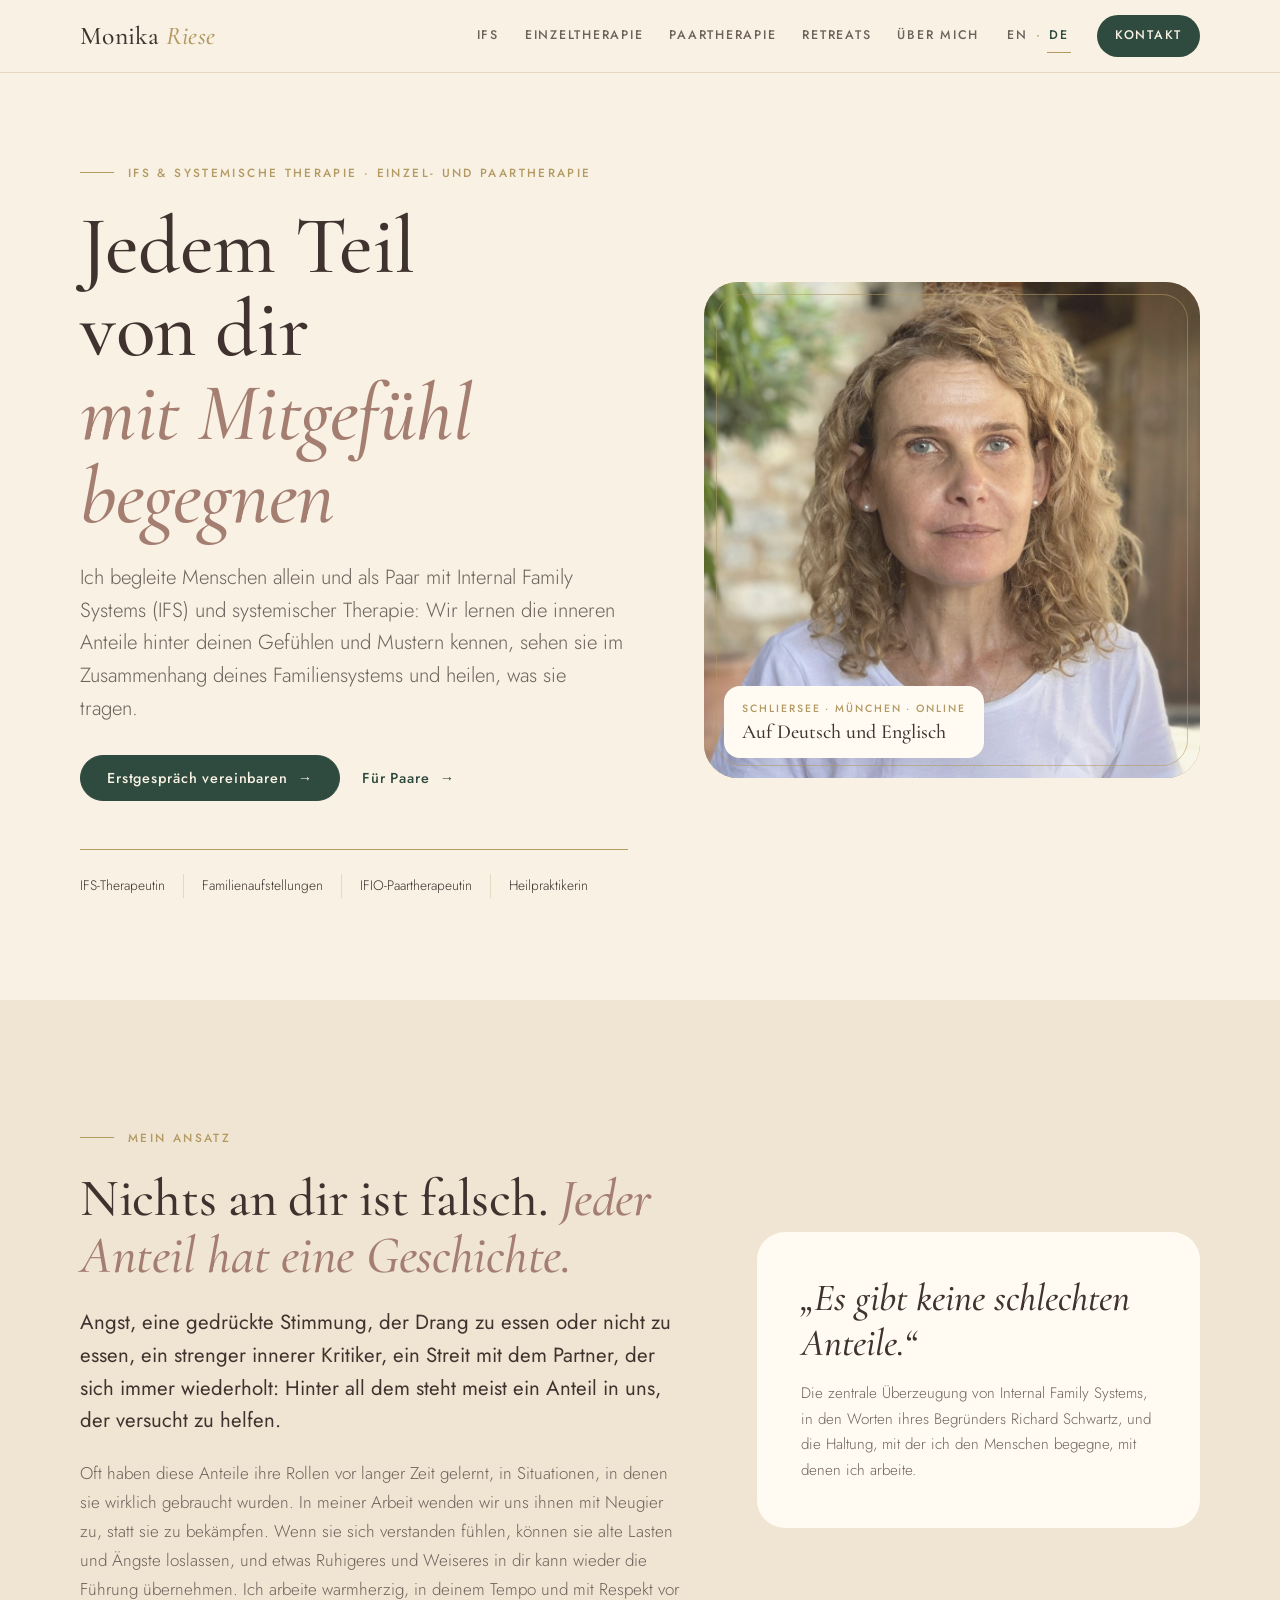
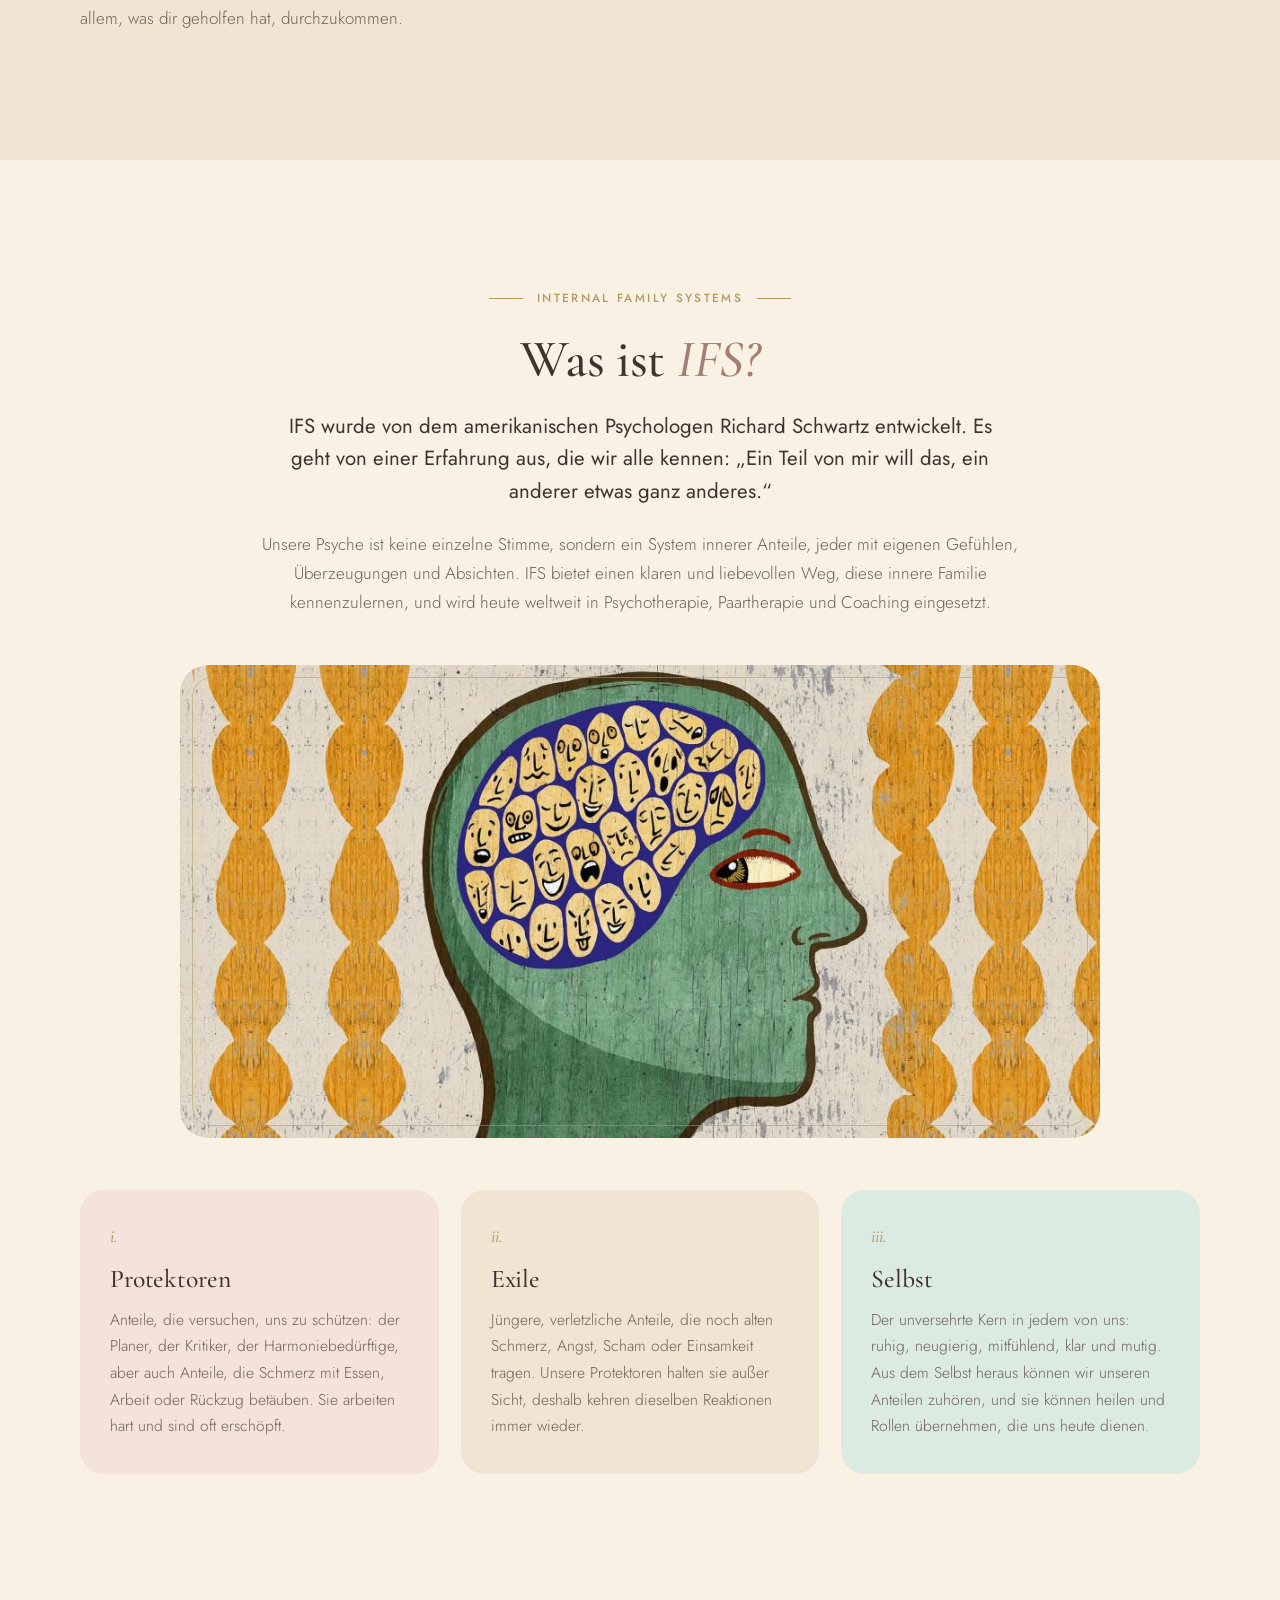
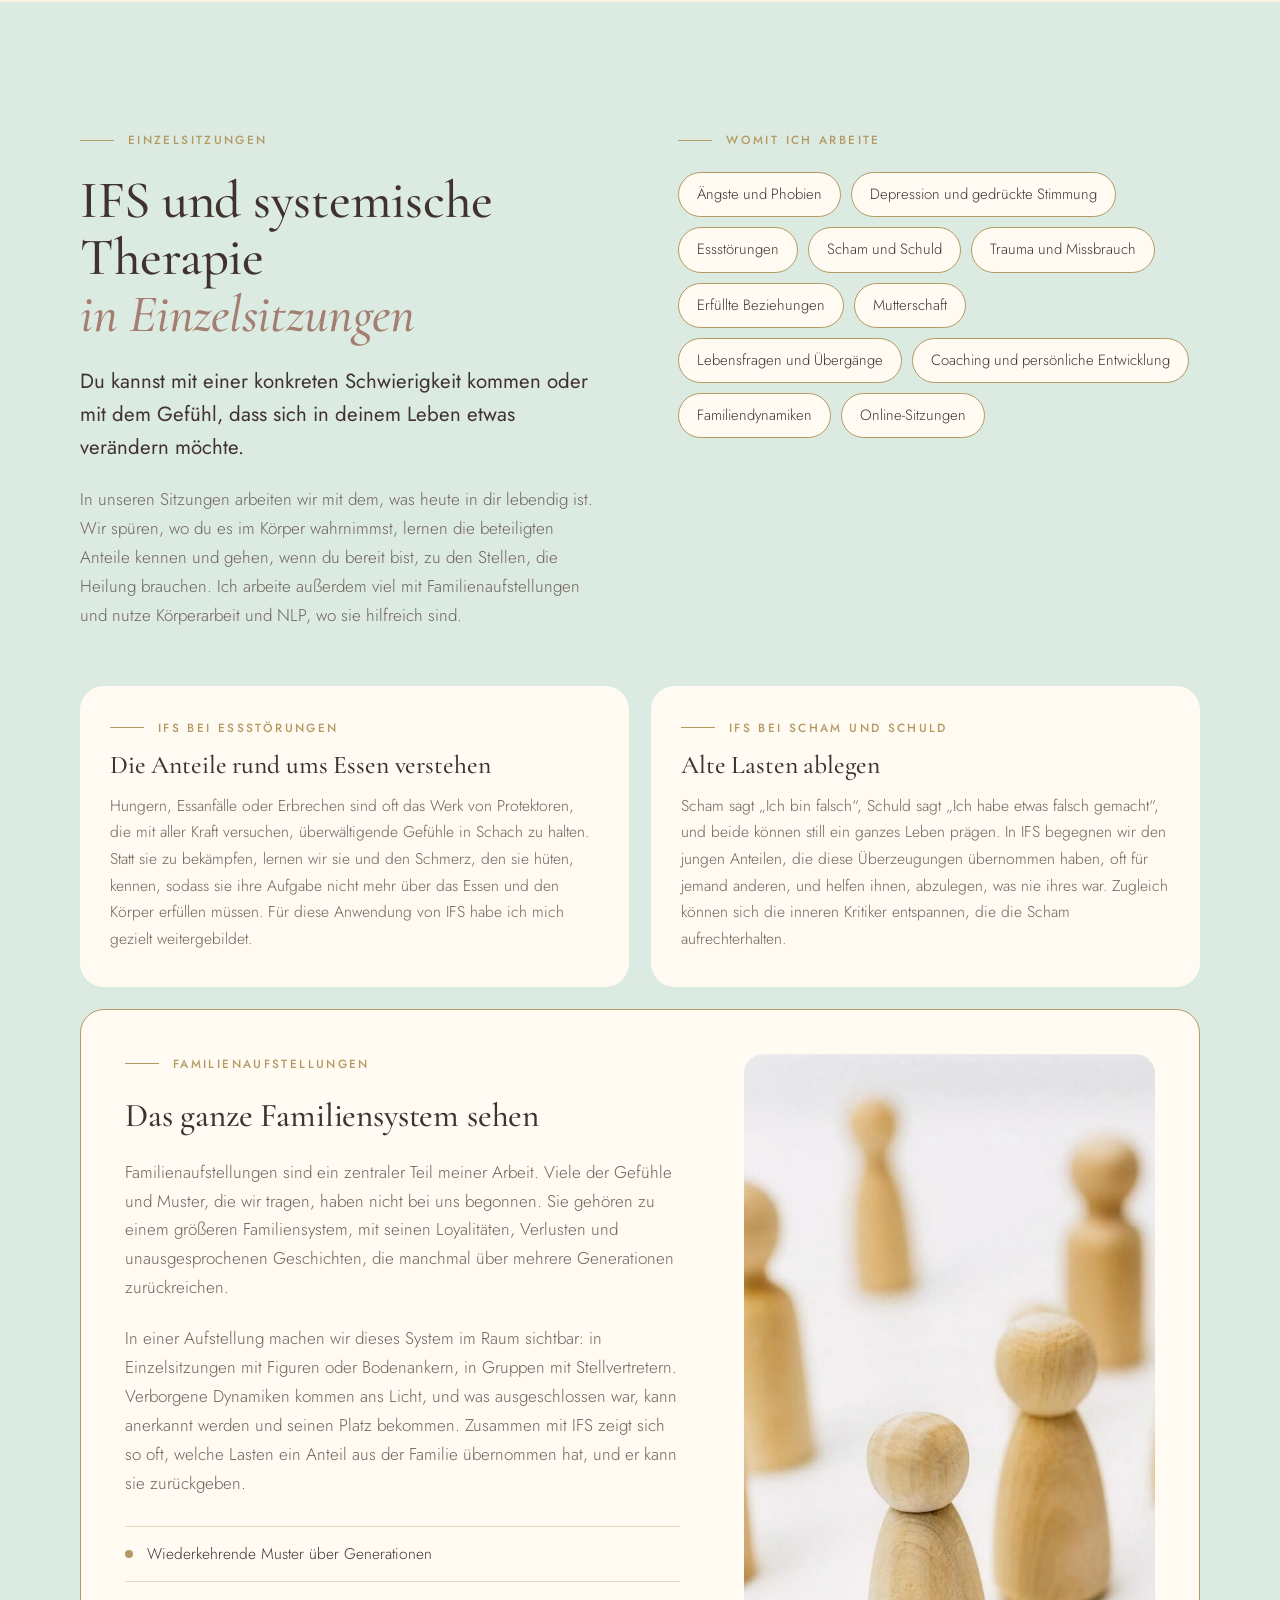
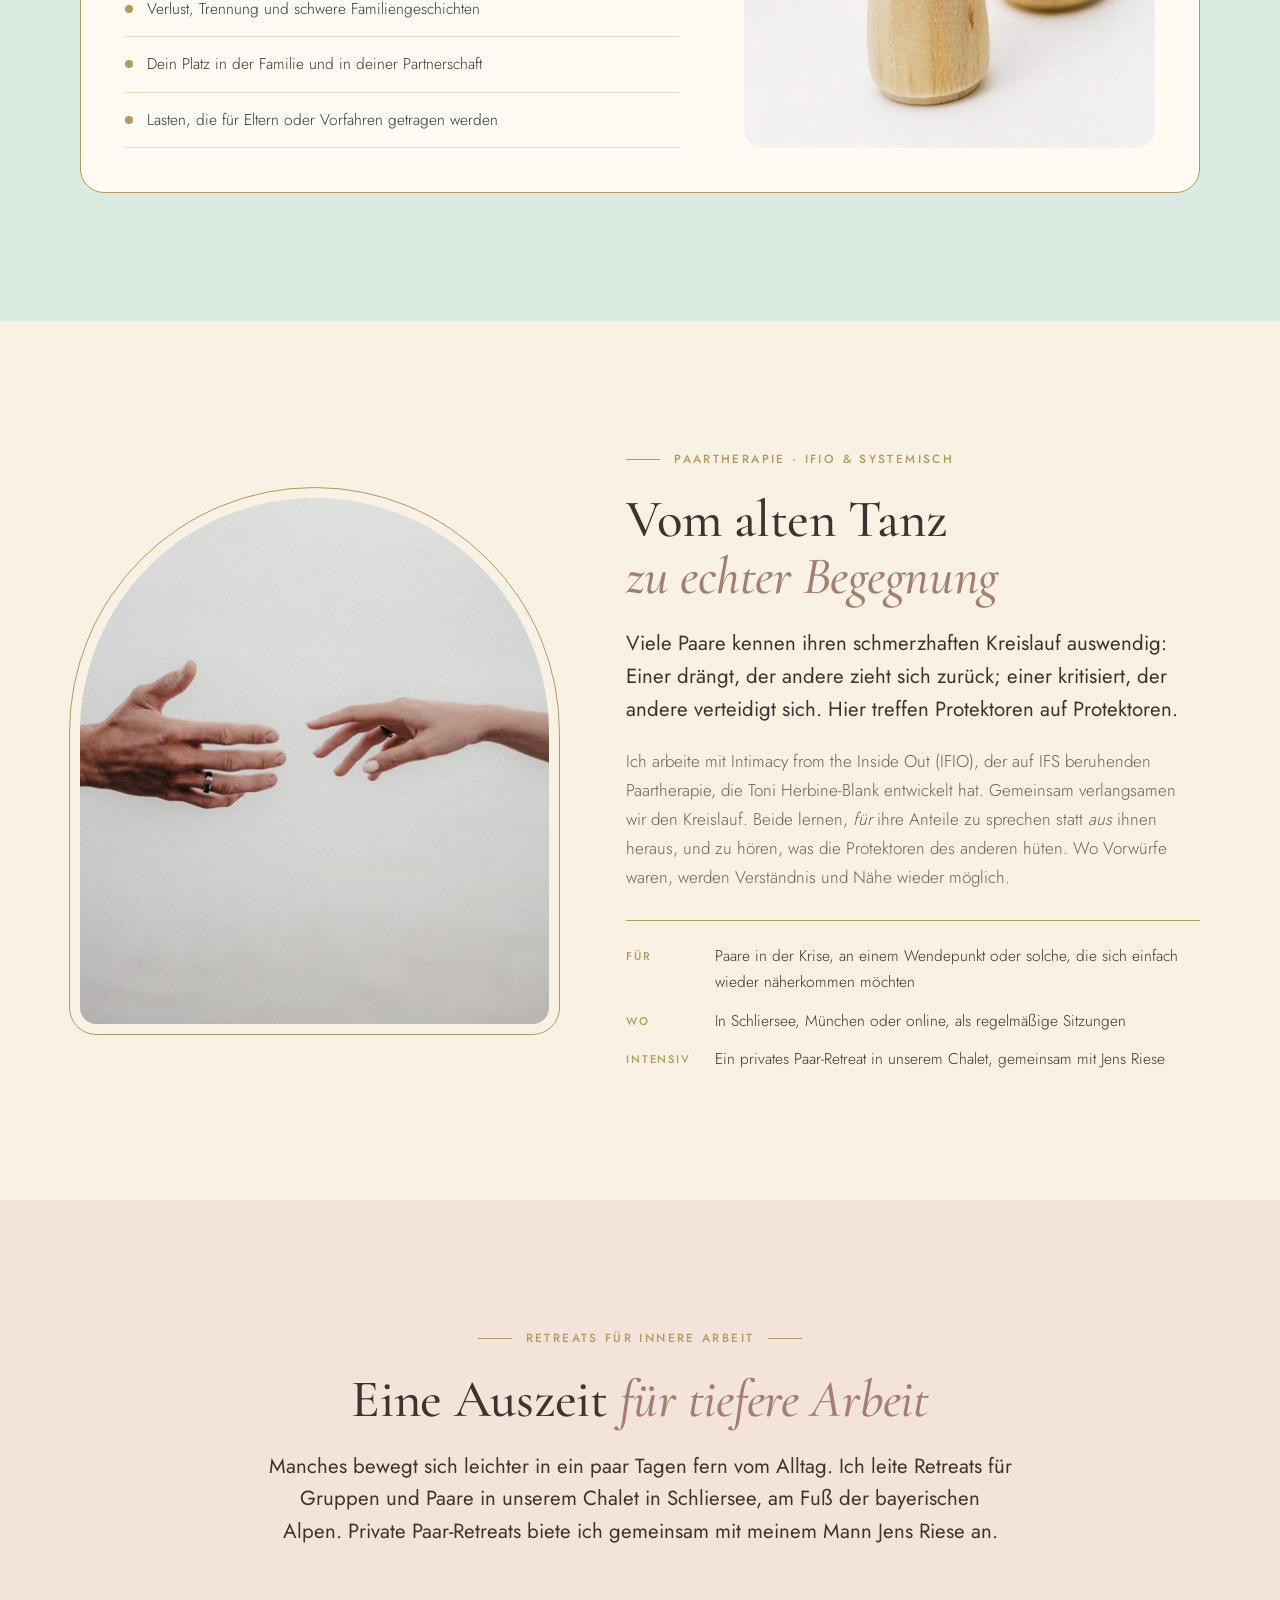
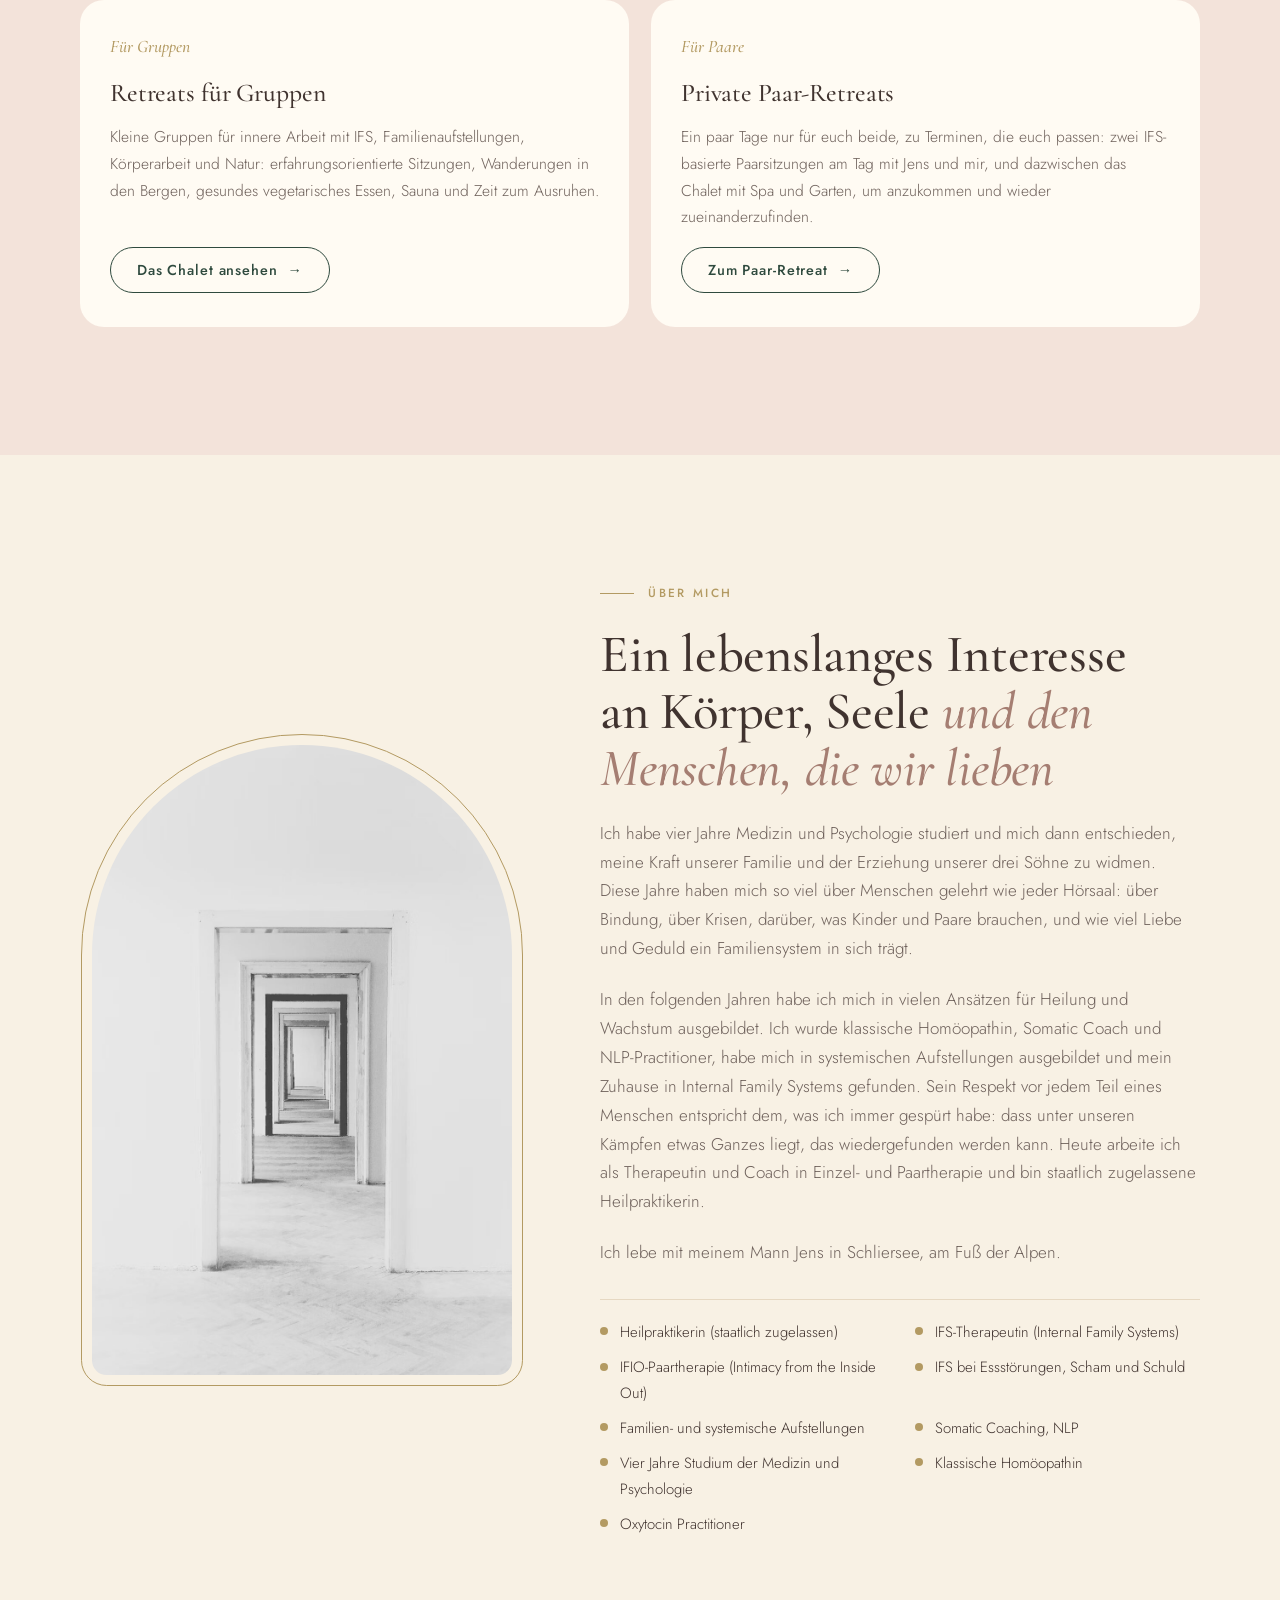
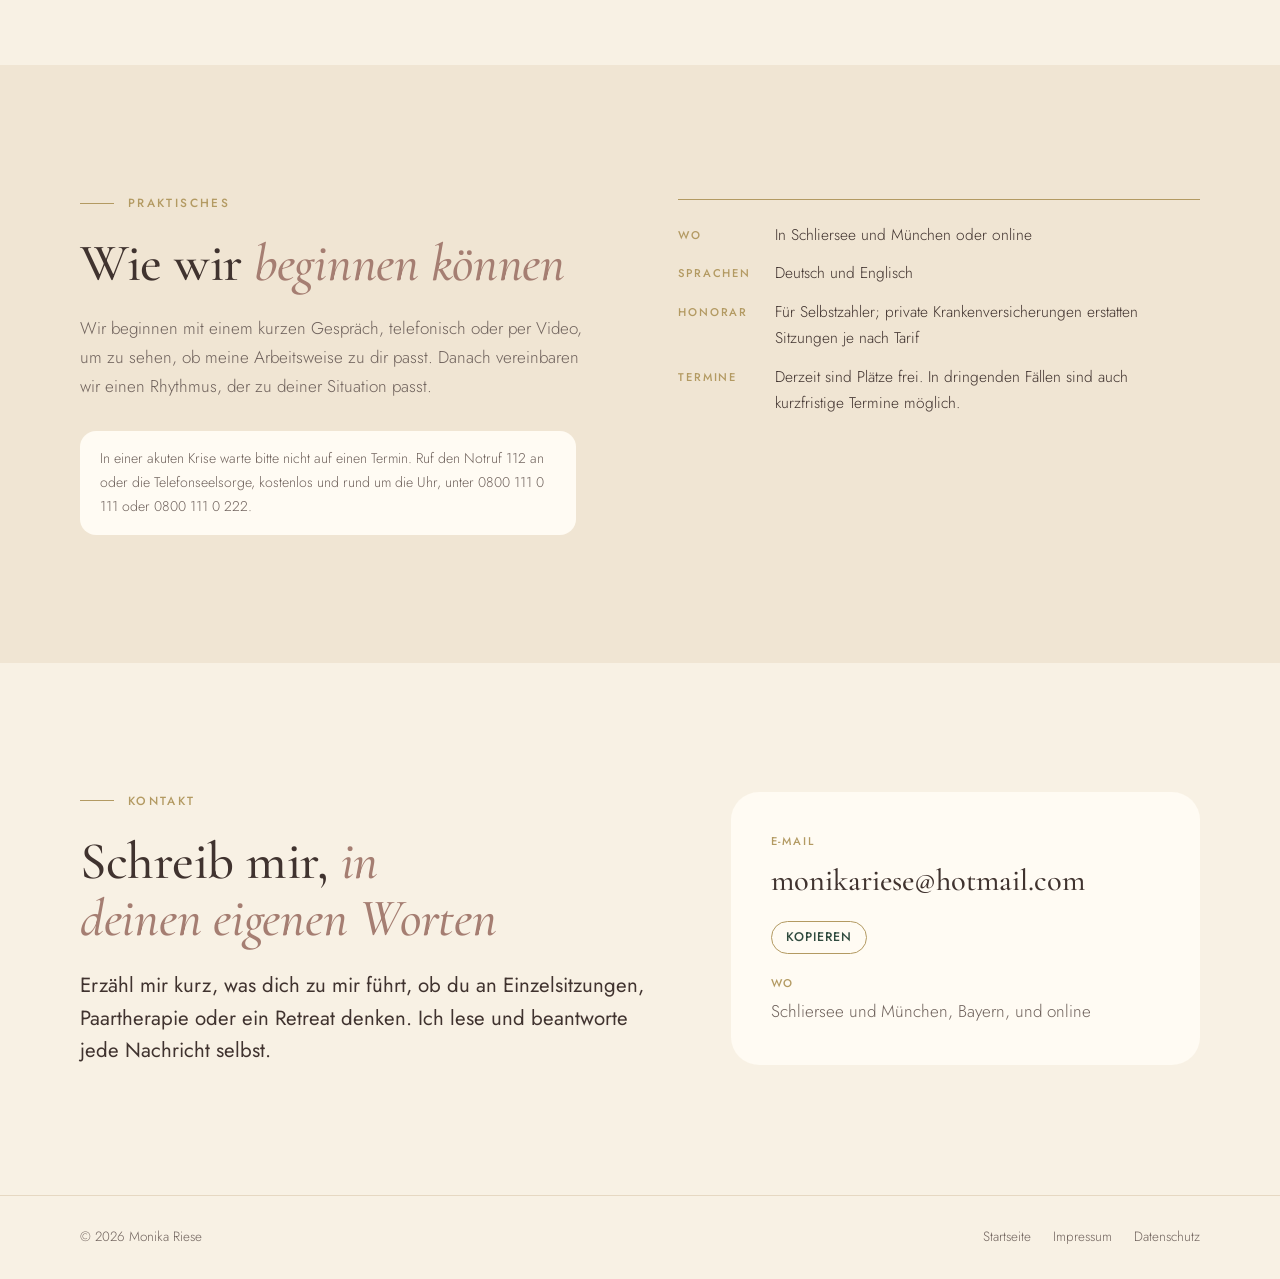
==== de/index.html @ e0b7226f "German: replace Einzelne with Einzel-/Paartherapie wording Co-Authored-By: Claude Opus 5.5 <noreply@" ====
<!DOCTYPE html>
<html lang="de">
<head>
<meta charset="utf-8">
<meta name="viewport" content="width=device-width,initial-scale=1">
<title>Monika Riese · IFS und systemische Therapie: Einzel- und Paartherapie</title>
<meta name="description" content="Monika Riese: Internal Family Systems (IFS) und systemische Therapie in Einzel- und Paartherapie, mit Familienaufstellungen, IFIO-Paartherapie und Retreats für innere Arbeit. In Schliersee, München und online, auf Deutsch und Englisch.">
<link rel="canonical" href="https://www.ifs-therapy.com/de/">
<link rel="alternate" hreflang="en" href="https://www.ifs-therapy.com/">
<link rel="alternate" hreflang="de" href="https://www.ifs-therapy.com/de/">
<link rel="stylesheet" href="../fonts/fonts.css">
<link rel="stylesheet" href="../site.css">
</head>
<body>

<header class="site-head">
  <div class="wrap">
    <a class="mark" href="#top" aria-label="Monika Riese, Startseite">Monika <em>Riese</em></a>
    <nav class="nav" aria-label="Hauptmenü">
      <a href="#ifs">IFS</a>
      <a href="#einzelne">Einzeltherapie</a>
      <a href="#paare">Paartherapie</a>
      <a href="#retreats">Retreats</a>
      <a href="#ueber-mich">Über mich</a>
      <span class="lang"><a href="../index.html" lang="en" hreflang="en">EN</a><span aria-hidden="true">·</span><a href="index.html" aria-current="true" lang="de">DE</a></span>
      <a class="pill" href="#kontakt">Kontakt</a>
    </nav>
  </div>
</header>

<main id="top">
<section class="hero">
  <div class="wrap">
    <div class="stack">
      <div class="eyebrow">IFS &amp; systemische Therapie · Einzel- und Paartherapie</div>
      <h1>Jedem Teil von dir <em>mit Mitgefühl begegnen</em></h1>
      <p class="lede">Ich begleite Menschen allein und als Paar mit Internal Family Systems (IFS) und systemischer Therapie: Wir lernen die inneren Anteile hinter deinen Gefühlen und Mustern kennen, sehen sie im Zusammenhang deines Familiensystems und heilen, was sie tragen.</p>
      <div class="hero-ctas">
        <a class="btn solid" href="#kontakt">Erstgespräch vereinbaren <span class="arr" aria-hidden="true">→</span></a>
        <a class="btn text" href="#paare">Für Paare <span class="arr" aria-hidden="true">→</span></a>
      </div>
      <div class="hero-meta">
        <span>IFS-Therapeutin</span>
        <span>Familienaufstellungen</span>
        <span>IFIO-Paartherapeutin</span>
        <span>Heilpraktikerin</span>
      </div>
    </div>
    <figure class="portrait-card">
      <img src="../img/monika-hero.jpg" alt="Porträt von Monika Riese in einem weißen Shirt vor einer Steinmauer und Pflanzen">
      <div class="badge"><span class="k">Schliersee · München · online</span><span class="v">Auf Deutsch und Englisch</span></div>
    </figure>
  </div>
</section>

<section class="band-sand">
  <div class="wrap intro-grid">
    <div class="stack">
      <div class="eyebrow">Mein Ansatz</div>
      <h2>Nichts an dir ist falsch. <em>Jeder Anteil hat eine Geschichte.</em></h2>
      <p class="lede">Angst, eine gedrückte Stimmung, der Drang zu essen oder nicht zu essen, ein strenger innerer Kritiker, ein Streit mit dem Partner, der sich immer wiederholt: Hinter all dem steht meist ein Anteil in uns, der versucht zu helfen.</p>
      <p>Oft haben diese Anteile ihre Rollen vor langer Zeit gelernt, in Situationen, in denen sie wirklich gebraucht wurden. In meiner Arbeit wenden wir uns ihnen mit Neugier zu, statt sie zu bekämpfen. Wenn sie sich verstanden fühlen, können sie alte Lasten und Ängste loslassen, und etwas Ruhigeres und Weiseres in dir kann wieder die Führung übernehmen. Ich arbeite warmherzig, in deinem Tempo und mit Respekt vor allem, was dir geholfen hat, durchzukommen.</p>
    </div>
    <div class="quote">
      <p class="big">„Es gibt keine schlechten Anteile.“</p>
      <p class="muted">Die zentrale Überzeugung von Internal Family Systems, in den Worten ihres Begründers Richard Schwartz, und die Haltung, mit der ich den Menschen begegne, mit denen ich arbeite.</p>
    </div>
  </div>
</section>

<section id="ifs">
  <div class="wrap">
    <div class="stack center" style="max-width:780px">
      <div class="eyebrow">Internal Family Systems</div>
      <h2>Was ist <em>IFS?</em></h2>
      <p class="lede">IFS wurde von dem amerikanischen Psychologen Richard Schwartz entwickelt. Es geht von einer Erfahrung aus, die wir alle kennen: „Ein Teil von mir will das, ein anderer etwas ganz anderes.“</p>
      <p>Unsere Psyche ist keine einzelne Stimme, sondern ein System innerer Anteile, jeder mit eigenen Gefühlen, Überzeugungen und Absichten. IFS bietet einen klaren und liebevollen Weg, diese innere Familie kennenzulernen, und wird heute weltweit in Psychotherapie, Paartherapie und Coaching eingesetzt.</p>
    </div>
    <figure class="wide-img ifs-img">
      <img src="../img/ifs-parts.jpg" alt="Illustration eines Kopfes im Profil, gefüllt mit vielen kleinen Gesichtern, die unterschiedliche Gefühle zeigen">
    </figure>
    <div class="cards">
      <div class="card" style="background:var(--rose-soft)">
        <span class="num">i.</span>
        <h3>Protektoren</h3>
        <p>Anteile, die versuchen, uns zu schützen: der Planer, der Kritiker, der Harmoniebedürftige, aber auch Anteile, die Schmerz mit Essen, Arbeit oder Rückzug betäuben. Sie arbeiten hart und sind oft erschöpft.</p>
      </div>
      <div class="card" style="background:var(--sand)">
        <span class="num">ii.</span>
        <h3>Exile</h3>
        <p>Jüngere, verletzliche Anteile, die noch alten Schmerz, Angst, Scham oder Einsamkeit tragen. Unsere Protektoren halten sie außer Sicht, deshalb kehren dieselben Reaktionen immer wieder.</p>
      </div>
      <div class="card" style="background:var(--mint)">
        <span class="num">iii.</span>
        <h3>Selbst</h3>
        <p>Der unversehrte Kern in jedem von uns: ruhig, neugierig, mitfühlend, klar und mutig. Aus dem Selbst heraus können wir unseren Anteilen zuhören, und sie können heilen und Rollen übernehmen, die uns heute dienen.</p>
      </div>
    </div>
  </div>
</section>

<section class="band-mint" id="einzelne">
  <div class="wrap two">
    <div class="stack">
      <div class="eyebrow">Einzelsitzungen</div>
      <h2>IFS und systemische Therapie <em>in Einzelsitzungen</em></h2>
      <p class="lede">Du kannst mit einer konkreten Schwierigkeit kommen oder mit dem Gefühl, dass sich in deinem Leben etwas verändern möchte.</p>
      <p>In unseren Sitzungen arbeiten wir mit dem, was heute in dir lebendig ist. Wir spüren, wo du es im Körper wahrnimmst, lernen die beteiligten Anteile kennen und gehen, wenn du bereit bist, zu den Stellen, die Heilung brauchen. Ich arbeite außerdem viel mit Familienaufstellungen und nutze Körperarbeit und NLP, wo sie hilfreich sind.</p>
    </div>
    <div class="stack">
      <div class="eyebrow">Womit ich arbeite</div>
      <ul class="focus">
        <li>Ängste und Phobien</li>
        <li>Depression und gedrückte Stimmung</li>
        <li>Essstörungen</li>
        <li>Scham und Schuld</li>
        <li>Trauma und Missbrauch</li>
        <li>Erfüllte Beziehungen</li>
        <li>Mutterschaft</li>
        <li>Lebensfragen und Übergänge</li>
        <li>Coaching und persönliche Entwicklung</li>
        <li>Familiendynamiken</li>
        <li>Online-Sitzungen</li>
      </ul>
    </div>
  </div>
  <div class="wrap">
    <div class="deep">
      <div class="card" style="background:var(--white)">
        <div class="eyebrow">IFS bei Essstörungen</div>
        <h3>Die Anteile rund ums Essen verstehen</h3>
        <p>Hungern, Essanfälle oder Erbrechen sind oft das Werk von Protektoren, die mit aller Kraft versuchen, überwältigende Gefühle in Schach zu halten. Statt sie zu bekämpfen, lernen wir sie und den Schmerz, den sie hüten, kennen, sodass sie ihre Aufgabe nicht mehr über das Essen und den Körper erfüllen müssen. Für diese Anwendung von IFS habe ich mich gezielt weitergebildet.</p>
      </div>
      <div class="card" style="background:var(--white)">
        <div class="eyebrow">IFS bei Scham und Schuld</div>
        <h3>Alte Lasten ablegen</h3>
        <p>Scham sagt „Ich bin falsch“, Schuld sagt „Ich habe etwas falsch gemacht“, und beide können still ein ganzes Leben prägen. In IFS begegnen wir den jungen Anteilen, die diese Überzeugungen übernommen haben, oft für jemand anderen, und helfen ihnen, abzulegen, was nie ihres war. Zugleich können sich die inneren Kritiker entspannen, die die Scham aufrechterhalten.</p>
      </div>
    </div>
    <div class="feature">
      <div class="stack">
        <div class="eyebrow">Familienaufstellungen</div>
        <h3>Das ganze Familiensystem sehen</h3>
        <p>Familienaufstellungen sind ein zentraler Teil meiner Arbeit. Viele der Gefühle und Muster, die wir tragen, haben nicht bei uns begonnen. Sie gehören zu einem größeren Familiensystem, mit seinen Loyalitäten, Verlusten und unausgesprochenen Geschichten, die manchmal über mehrere Generationen zurückreichen.</p>
        <p>In einer Aufstellung machen wir dieses System im Raum sichtbar: in Einzelsitzungen mit Figuren oder Bodenankern, in Gruppen mit Stellvertretern. Verborgene Dynamiken kommen ans Licht, und was ausgeschlossen war, kann anerkannt werden und seinen Platz bekommen. Zusammen mit IFS zeigt sich so oft, welche Lasten ein Anteil aus der Familie übernommen hat, und er kann sie zurückgeben.</p>

        <ul class="feature-points">
          <li>Wiederkehrende Muster über Generationen</li>
          <li>Verlust, Trennung und schwere Familiengeschichten</li>
          <li>Dein Platz in der Familie und in deiner Partnerschaft</li>
          <li>Lasten, die für Eltern oder Vorfahren getragen werden</li>
        </ul>
      </div>
      <figure class="feature-img">
        <img src="../img/constellation.jpg" alt="Einfache Holzfiguren, die locker gruppiert auf einer weißen Fläche stehen, wie bei einer Familienaufstellung">
      </figure>
    </div>
  </div>
</section>

<section id="paare">
  <div class="wrap split">
    <figure class="arch reach">
      <img src="../img/couple-hands.jpg" alt="Zwei Hände, die sich über ruhigem Wasser entgegenstrecken und sich fast berühren">
    </figure>
    <div class="stack">
      <div class="eyebrow">Paartherapie · IFIO &amp; systemisch</div>
      <h2>Vom alten Tanz <em>zu echter Begegnung</em></h2>
      <p class="lede">Viele Paare kennen ihren schmerzhaften Kreislauf auswendig: Einer drängt, der andere zieht sich zurück; einer kritisiert, der andere verteidigt sich. Hier treffen Protektoren auf Protektoren.</p>
      <p>Ich arbeite mit Intimacy from the Inside Out (IFIO), der auf IFS beruhenden Paartherapie, die Toni Herbine-Blank entwickelt hat. Gemeinsam verlangsamen wir den Kreislauf. Beide lernen, <i>für</i> ihre Anteile zu sprechen statt <i>aus</i> ihnen heraus, und zu hören, was die Protektoren des anderen hüten. Wo Vorwürfe waren, werden Verständnis und Nähe wieder möglich.</p>
      <dl class="keyinfo">
        <dt>Für</dt><dd>Paare in der Krise, an einem Wendepunkt oder solche, die sich einfach wieder näherkommen möchten</dd>
        <dt>Wo</dt><dd>In Schliersee, München oder online, als regelmäßige Sitzungen</dd>
        <dt>Intensiv</dt><dd>Ein privates Paar-Retreat in unserem Chalet, gemeinsam mit Jens Riese</dd>
      </dl>
    </div>
  </div>
</section>

<section class="band-rose" id="retreats">
  <div class="wrap">
    <div class="stack center" style="max-width:780px">
      <div class="eyebrow">Retreats für innere Arbeit</div>
      <h2>Eine Auszeit <em>für tiefere Arbeit</em></h2>
      <p class="lede">Manches bewegt sich leichter in ein paar Tagen fern vom Alltag. Ich leite Retreats für Gruppen und Paare in unserem Chalet in Schliersee, am Fuß der bayerischen Alpen. Private Paar-Retreats biete ich gemeinsam mit meinem Mann Jens Riese an.</p>
    </div>
    <div class="retreats">
      <div class="card">
        <span class="num">Für Gruppen</span>
        <h3>Retreats für Gruppen</h3>
        <p>Kleine Gruppen für innere Arbeit mit IFS, Familienaufstellungen, Körperarbeit und Natur: erfahrungsorientierte Sitzungen, Wanderungen in den Bergen, gesundes vegetarisches Essen, Sauna und Zeit zum Ausruhen.</p>
        <a class="btn line" href="https://riese.com/chalet">Das Chalet ansehen <span class="arr" aria-hidden="true">→</span></a>
      </div>
      <div class="card">
        <span class="num">Für Paare</span>
        <h3>Private Paar-Retreats</h3>
        <p>Ein paar Tage nur für euch beide, zu Terminen, die euch passen: zwei IFS-basierte Paarsitzungen am Tag mit Jens und mir, und dazwischen das Chalet mit Spa und Garten, um anzukommen und wieder zueinanderzufinden.</p>
        <a class="btn line" href="https://riese.com/couples-retreat.html">Zum Paar-Retreat <span class="arr" aria-hidden="true">→</span></a>
      </div>
    </div>
  </div>
</section>

<section id="ueber-mich">
  <div class="wrap about">
    <figure class="arch doors">
      <img src="../img/doors.jpg" alt="Eine lange Reihe offener Türen in einem hellen, leeren Gebäude, eine hinter der anderen">
    </figure>
    <div class="stack">
      <div class="eyebrow">Über mich</div>
      <h2>Ein lebenslanges Interesse an Körper, Seele <em>und den Menschen, die wir lieben</em></h2>
      <p>Ich habe vier Jahre Medizin und Psychologie studiert und mich dann entschieden, meine Kraft unserer Familie und der Erziehung unserer drei Söhne zu widmen. Diese Jahre haben mich so viel über Menschen gelehrt wie jeder Hörsaal: über Bindung, über Krisen, darüber, was Kinder und Paare brauchen, und wie viel Liebe und Geduld ein Familiensystem in sich trägt.</p>
      <p>In den folgenden Jahren habe ich mich in vielen Ansätzen für Heilung und Wachstum ausgebildet. Ich wurde klassische Homöopathin, Somatic Coach und NLP-Practitioner, habe mich in systemischen Aufstellungen ausgebildet und mein Zuhause in Internal Family Systems gefunden. Sein Respekt vor jedem Teil eines Menschen entspricht dem, was ich immer gespürt habe: dass unter unseren Kämpfen etwas Ganzes liegt, das wiedergefunden werden kann. Heute arbeite ich als Therapeutin und Coach in Einzel- und Paartherapie und bin staatlich zugelassene Heilpraktikerin.</p>
      <p>Ich lebe mit meinem Mann Jens in Schliersee, am Fuß der Alpen.</p>
      <ul class="creds">
        <li>Heilpraktikerin (staatlich zugelassen)</li>
        <li>IFS-Therapeutin (Internal Family Systems)</li>
        <li>IFIO-Paartherapie (Intimacy from the Inside Out)</li>
        <li>IFS bei Essstörungen, Scham und Schuld</li>
        <li>Familien- und systemische Aufstellungen</li>
        <li>Somatic Coaching, NLP</li>
        <li>Vier Jahre Studium der Medizin und Psychologie</li>
        <li>Klassische Homöopathin</li>
        <li>Oxytocin Practitioner</li>
      </ul>
    </div>
  </div>
</section>

<section class="band-sand">
  <div class="wrap two">
    <div class="stack">
      <div class="eyebrow">Praktisches</div>
      <h2>Wie wir <em>beginnen können</em></h2>
      <p>Wir beginnen mit einem kurzen Gespräch, telefonisch oder per Video, um zu sehen, ob meine Arbeitsweise zu dir passt. Danach vereinbaren wir einen Rhythmus, der zu deiner Situation passt.</p>
      <p class="crisis">In einer akuten Krise warte bitte nicht auf einen Termin. Ruf den Notruf 112 an oder die Telefonseelsorge, kostenlos und rund um die Uhr, unter 0800 111 0 111 oder 0800 111 0 222.</p>
    </div>
    <dl class="keyinfo">
      <dt>Wo</dt><dd>In Schliersee und München oder online</dd>
      <dt>Sprachen</dt><dd>Deutsch und Englisch</dd>
      <dt>Honorar</dt><dd>Für Selbstzahler; private Krankenversicherungen erstatten Sitzungen je nach Tarif</dd>
      <dt>Termine</dt><dd>Derzeit sind Plätze frei. In dringenden Fällen sind auch kurzfristige Termine möglich.</dd>
    </dl>
  </div>
</section>

<section class="cta" id="kontakt">
  <div class="wrap">
    <div class="stack">
      <div class="eyebrow">Kontakt</div>
      <h2>Schreib mir, <em>in deinen eigenen Worten</em></h2>
      <p class="lede">Erzähl mir kurz, was dich zu mir führt, ob du an Einzelsitzungen, Paartherapie oder ein Retreat denken. Ich lese und beantworte jede Nachricht selbst.</p>
    </div>
    <div class="contact">
      <div class="row">
        <span class="label">E-Mail</span>
        <div class="copy">
          <a class="line" id="mail" href="mailto:monikariese@hotmail.com">monikariese@hotmail.com</a>
          <button type="button" id="copy-mail" data-copy="monikariese@hotmail.com">Kopieren</button>
        </div>
      </div>
      <div class="row">
        <span class="label">Wo</span>
        <span>Schliersee und München, Bayern, und online</span>
      </div>
    </div>
  </div>
</section>
</main>

<footer>
  <div class="wrap">
    <span>© 2026 Monika Riese</span>
    <nav aria-label="Rechtliches">
      <a href="#top">Startseite</a>
      <a href="impressum.html">Impressum</a>
      <a href="datenschutz.html">Datenschutz</a>
    </nav>
  </div>
</footer>

<script>
document.getElementById('copy-mail').addEventListener('click', function(){
  var btn=this, text=btn.getAttribute('data-copy');
  function done(){btn.textContent='Kopiert';setTimeout(function(){btn.textContent='Kopieren'},1600)}
  function fallback(){var r=document.createRange();r.selectNodeContents(document.getElementById('mail'));var s=window.getSelection();s.removeAllRanges();s.addRange(r)}
  try{navigator.clipboard.writeText(text).then(done,fallback)}catch(e){fallback()}
});
</script>
</body>
</html>
---- fonts/fonts.css ----
/* Self-hosted fonts (no requests to Google). Cormorant Garamond and Jost, SIL Open Font License. */
@font-face{font-family:"Cormorant Garamond";font-style:normal;font-weight:500;font-display:swap;src:url(cormorant-garamond-latin-500-normal.woff2) format("woff2")}
@font-face{font-family:"Cormorant Garamond";font-style:normal;font-weight:600;font-display:swap;src:url(cormorant-garamond-latin-600-normal.woff2) format("woff2")}
@font-face{font-family:"Cormorant Garamond";font-style:italic;font-weight:500;font-display:swap;src:url(cormorant-garamond-latin-500-italic.woff2) format("woff2")}
@font-face{font-family:"Jost";font-style:normal;font-weight:300;font-display:swap;src:url(jost-latin-300-normal.woff2) format("woff2")}
@font-face{font-family:"Jost";font-style:normal;font-weight:400;font-display:swap;src:url(jost-latin-400-normal.woff2) format("woff2")}
@font-face{font-family:"Jost";font-style:normal;font-weight:500;font-display:swap;src:url(jost-latin-500-normal.woff2) format("woff2")}
---- site.css ----
/* Monika Riese: "Modern Feminine" palette (taupe, dusty rose, ivory, espresso) with soft mint. Light, airy, elegant. */
:root{
  --ivory:#F8F1E4;      /* warm ivory page background */
  --sand:#F0E5D3;       /* soft beige band */
  --rose:#D8C2BC;       /* dusty rose */
  --rose-soft:#F3E3DA;  /* rose band / card */
  --mint:#DCEBE2;       /* soft mint band */
  --mint-deep:#8DAE9B;  /* mint accent line */
  --taupe:#A99B91;
  --espresso:#40332F;   /* headings, buttons */
  --text:#6F625C;       /* body text, warm grey */
  --accent:#A57E72;     /* rosewood: eyebrows, italic words */
  --line:#E6D8C2;
  --white:#FFFBF3;
  --green:#2F4A3E;      /* deep green: buttons */
  --green-dark:#243A30;
  --gold:#B39A62;       /* matte gold: lines, details */
  --display:"Cormorant Garamond", Georgia, "Times New Roman", serif;
  --body:"Jost", "Helvetica Neue", Arial, sans-serif;
  --measure:62ch;
  color-scheme:light;
}
*{box-sizing:border-box}
html{scroll-behavior:smooth;scroll-padding-top:84px}
@media (prefers-reduced-motion:reduce){html{scroll-behavior:auto}}
body{margin:0;background:var(--ivory);color:var(--text);font-family:var(--body);font-weight:350;font-size:1.0625rem;line-height:1.7;-webkit-font-smoothing:antialiased}
img{max-width:100%;display:block}
a{color:inherit}
:focus-visible{outline:2px solid var(--accent);outline-offset:3px}
p{margin:0}
.wrap{max-width:1160px;margin:0 auto;padding-left:max(20px,env(safe-area-inset-left,0px));padding-right:max(20px,env(safe-area-inset-right,0px))}
section{padding-block:clamp(72px,10vw,128px)}
h1,h2,h3{font-family:var(--display);font-weight:500;color:var(--espresso);margin:0;text-wrap:balance;letter-spacing:-.005em}
h1 em,h2 em{font-style:italic;color:var(--accent);font-weight:500}
h2{font-size:clamp(2.2rem,4.2vw,3.3rem);line-height:1.08}
h3{font-size:1.6rem;line-height:1.2}
.eyebrow{display:flex;align-items:center;gap:14px;font-size:.74rem;font-weight:500;letter-spacing:.2em;text-transform:uppercase;color:var(--gold)}
.eyebrow::before{content:"";width:34px;height:1px;background:currentColor;flex:none}
.lede{font-size:clamp(1.12rem,1.6vw,1.28rem);line-height:1.6;color:var(--espresso);font-weight:400;max-width:var(--measure)}
.stack{display:flex;flex-direction:column;gap:22px}
.muted{color:var(--text)}
.center{text-align:center;align-items:center;margin-inline:auto}
.center .eyebrow::after{content:"";width:34px;height:1px;background:currentColor}

/* Buttons */
.btn{display:inline-flex;align-items:center;gap:10px;font:500 .9rem/1 var(--body);letter-spacing:.06em;padding:15px 26px;border-radius:999px;text-decoration:none;border:1px solid var(--green);transition:background .25s,color .25s,transform .25s}
.btn.solid{background:var(--green);color:var(--ivory)}
.btn.solid:hover{background:var(--green-dark)}
.btn.line{color:var(--green);background:transparent}
.btn.line:hover{background:var(--rose-soft)}
.btn.text{border:0;padding:15px 4px;color:var(--green)}
.btn .arr{transition:transform .2s}
.btn:hover .arr{transform:translateX(3px)}

/* Header */
.site-head{position:sticky;top:0;z-index:20;background:color-mix(in srgb,var(--ivory) 90%,transparent);backdrop-filter:blur(10px);-webkit-backdrop-filter:blur(10px);border-bottom:1px solid var(--line)}
.site-head .wrap{display:flex;align-items:center;justify-content:space-between;gap:10px 28px;min-height:72px;flex-wrap:wrap;padding-block:10px}
.mark{font-family:var(--display);font-size:1.6rem;color:var(--espresso);text-decoration:none;white-space:nowrap;letter-spacing:.01em}
.mark em{color:var(--gold)}
.nav{display:flex;align-items:center;gap:4px 26px;flex-wrap:wrap;font-size:.78rem;font-weight:500;letter-spacing:.14em;text-transform:uppercase}
.nav a{text-decoration:none;color:var(--text);padding:6px 0}
.nav a:hover{color:var(--espresso)}
.nav a.pill{background:var(--green);color:var(--ivory);padding:10px 18px;border-radius:999px}
.nav a.pill:hover{background:var(--green-dark)}

/* Hero */
.hero{padding-block:clamp(48px,7vw,96px) clamp(64px,8vw,104px)}
.hero .wrap{display:grid;grid-template-columns:1.05fr .95fr;gap:clamp(36px,6vw,80px);align-items:center}
.hero h1{font-size:clamp(3rem,6.4vw,5.4rem);line-height:1.02}
.hero h1 em{display:block}
.hero .lede{color:var(--text);font-weight:350}
.hero-ctas{display:flex;flex-wrap:wrap;gap:10px 18px;align-items:center;margin-top:8px}
.portrait-card{position:relative;margin:0;border-radius:34px;overflow:hidden;background:linear-gradient(160deg,var(--rose-soft) 0%,#f6ece8 45%,var(--mint) 100%);aspect-ratio:1/1;display:flex;align-items:flex-end;justify-content:center}
.portrait-card img{position:absolute;inset:0;width:100%;height:100%;object-fit:cover;object-position:center 30%}
.portrait-card .badge{position:absolute;left:20px;bottom:20px;z-index:2;background:var(--white);border-radius:16px;padding:14px 18px;box-shadow:0 10px 30px rgba(64,51,47,.10);display:flex;flex-direction:column;gap:2px;max-width:70%}
.badge .k{font-size:.66rem;letter-spacing:.18em;text-transform:uppercase;color:var(--gold);font-weight:500}
.badge .v{font-family:var(--display);font-size:1.25rem;color:var(--espresso);line-height:1.2}
.hero-meta{display:flex;flex-wrap:wrap;gap:8px 0;margin-top:26px;padding-top:24px;border-top:1px solid var(--gold)}
.hero-meta span{font-size:.86rem;color:var(--espresso);padding-right:18px;margin-right:18px;border-right:1px solid var(--line)}
.hero-meta span:last-child{border-right:0}

/* Approach */
.intro-grid{display:grid;grid-template-columns:1.15fr .85fr;gap:clamp(36px,6vw,96px);align-items:center}
.quote{background:var(--white);border-radius:28px;padding:clamp(28px,4vw,44px);display:flex;flex-direction:column;gap:16px}
.quote .big{font-family:var(--display);font-style:italic;font-size:clamp(1.9rem,3vw,2.5rem);line-height:1.15;color:var(--espresso)}
.quote p.muted{font-size:.95rem}

/* Bands */
.band-mint{background:var(--mint)}
.band-sand{background:var(--sand)}
.band-rose{background:var(--rose-soft)}

/* IFS cards */
.cards{display:grid;grid-template-columns:repeat(3,minmax(0,1fr));gap:22px;margin-top:52px}
.card{background:var(--white);border-radius:24px;padding:32px 30px 34px;display:flex;flex-direction:column;gap:12px}
.card .num{font-family:var(--display);font-style:italic;font-size:1.1rem;color:var(--gold)}
.card p{font-size:.98rem}

/* Individuals */
.two{display:grid;grid-template-columns:1fr 1fr;gap:clamp(36px,6vw,96px);align-items:start}
.focus{list-style:none;margin:0;padding:0;display:flex;flex-wrap:wrap;gap:10px}
.focus li{border:1px solid var(--gold);border-radius:999px;padding:9px 18px;font-size:.93rem;color:var(--espresso);background:var(--white)}
.deep{display:grid;grid-template-columns:1fr 1fr;gap:22px;margin-top:56px}
.deep .card{background:var(--sand)}

/* Couples */
.split{display:grid;grid-template-columns:.9fr 1.1fr;gap:clamp(36px,6vw,96px);align-items:center}
.arch{margin:0;border-radius:400px 400px 28px 28px;overflow:hidden;aspect-ratio:4/5}
.arch img{width:100%;height:100%;object-fit:cover}
.arch.sea img{object-position:70% center}
.keyinfo{margin:6px 0 0;display:grid;grid-template-columns:auto 1fr;gap:12px 24px;border-top:1px solid var(--gold);padding-top:22px;font-size:.97rem}
.keyinfo dt{font-size:.7rem;font-weight:500;letter-spacing:.16em;text-transform:uppercase;color:var(--gold);padding-top:4px}
.keyinfo dd{margin:0;color:var(--espresso)}

/* Retreats */
.retreats{display:grid;grid-template-columns:1fr 1fr;gap:22px;margin-top:52px}
.retreats .card{gap:16px}
.retreats .card .btn{align-self:flex-start;margin-top:auto}

/* About */
.about{display:grid;grid-template-columns:.85fr 1.15fr;gap:clamp(36px,6vw,96px);align-items:center}
.about-portrait{margin:0;position:relative}
.about-portrait::before{content:none}
.about-portrait img{position:relative;z-index:1;width:100%;max-width:440px;margin:0 auto}
.creds{list-style:none;margin:10px 0 0;padding:20px 0 0;border-top:1px solid var(--line);display:grid;grid-template-columns:1fr 1fr;gap:10px 30px}
.creds li{padding-left:20px;position:relative;font-size:.93rem;color:var(--espresso)}
.creds li::before{content:"";position:absolute;left:0;top:.75em;width:8px;height:8px;border-radius:50%;background:var(--gold);transform:translateY(-50%)}

/* Practical */
.crisis{margin-top:8px;font-size:.88rem;background:var(--white);border-radius:16px;padding:16px 20px;max-width:var(--measure)}

/* Contact */
.cta .wrap{display:grid;grid-template-columns:1.1fr .9fr;gap:clamp(36px,6vw,96px);align-items:center}
.contact{background:var(--white);border-radius:28px;padding:clamp(28px,4vw,40px);display:flex;flex-direction:column;gap:20px}
.contact .label{font-size:.7rem;font-weight:500;letter-spacing:.16em;text-transform:uppercase;color:var(--gold)}
.contact .row{display:flex;flex-direction:column;gap:4px}
.contact .line{font-family:var(--display);font-size:clamp(1.5rem,2.6vw,1.9rem);color:var(--espresso);text-decoration:none;overflow-wrap:anywhere}
.copy{display:flex;align-items:center;gap:14px;flex-wrap:wrap}
.copy button{font:500 .78rem/1 var(--body);letter-spacing:.08em;text-transform:uppercase;padding:9px 14px;border-radius:999px;border:1px solid var(--gold);background:transparent;color:var(--green);cursor:pointer}
.copy button:hover{background:var(--rose-soft)}

/* Footer */
footer{padding-block:30px;font-size:.84rem;border-top:1px solid var(--line)}
footer .wrap{display:flex;justify-content:space-between;gap:12px 28px;flex-wrap:wrap}
footer nav{display:flex;gap:22px;flex-wrap:wrap}
footer a{text-decoration:none}
footer a:hover{color:var(--espresso)}

@media (max-width:900px){
  .hero .wrap,.intro-grid,.two,.split,.about,.cta .wrap{grid-template-columns:1fr}
  .cards{grid-template-columns:1fr}
  .deep,.retreats{grid-template-columns:1fr}
  .portrait-card{max-width:520px}
  .arch{max-width:420px}
  .nav{gap:4px 18px}
}
@media (max-width:560px){
  .creds{grid-template-columns:1fr}
  .nav > a:not(.pill){display:none}
  .hero-meta span{border:0;margin-right:0}
}
@media (prefers-reduced-motion:no-preference){
  .hero .stack > *{animation:rise .9s ease-out both}
  .hero .stack > *:nth-child(2){animation-delay:.08s}
  .hero .stack > *:nth-child(3){animation-delay:.16s}
  .hero .stack > *:nth-child(4){animation-delay:.24s}
  .portrait-card{animation:fade 1.2s .1s ease-out both}
}
@keyframes rise{from{opacity:0;transform:translateY(14px)}to{opacity:1;transform:none}}
@keyframes fade{from{opacity:0}to{opacity:1}}
.arch.beach{aspect-ratio:1/1.12}
.arch.beach img{object-position:42% 30%}

.portrait-card{box-shadow:0 0 0 1px var(--gold) inset}
.portrait-card::after{content:"";position:absolute;inset:12px;border:1px solid rgba(179,154,98,.55);border-radius:26px;z-index:2;pointer-events:none}
.arch{outline:1px solid var(--gold);outline-offset:10px}
.wide-img{margin:48px 0 0;border-radius:28px;overflow:hidden;position:relative}
.wide-img img{width:100%;height:auto}
.wide-img::after{content:"";position:absolute;inset:12px;border:1px solid rgba(179,154,98,.55);border-radius:20px;pointer-events:none}
.ifs-img{max-width:920px;margin-inline:auto}
.hands-img{margin:0 0 clamp(48px,7vw,88px)}
.hands-img img{aspect-ratio:21/8;object-fit:cover;object-position:center 52%}
.arch.doors{aspect-ratio:2/3;max-width:420px;width:100%;justify-self:center}
.arch.doors img{object-position:center 60%}
.arch.reach{aspect-ratio:1/1.12}
.arch.reach img{object-position:center center}
.feature{margin-top:22px;background:var(--white);border-radius:24px;padding:clamp(28px,4vw,44px);display:grid;grid-template-columns:1.3fr .7fr;gap:clamp(28px,5vw,64px);align-items:center;border:1px solid var(--gold)}
.feature h3{font-size:clamp(1.7rem,2.6vw,2.1rem)}
.feature-points{list-style:none;margin:0;padding:0;display:flex;flex-direction:column}
.feature-points li{padding:14px 0 14px 22px;border-bottom:1px solid var(--line);position:relative;color:var(--espresso);font-size:.97rem}
.feature-points li:first-child{border-top:1px solid var(--line)}
.feature-points li::before{content:"";position:absolute;left:0;top:50%;width:8px;height:8px;border-radius:50%;background:var(--gold);transform:translateY(-50%)}
@media (max-width:900px){.feature{grid-template-columns:1fr}}
.feature{grid-template-columns:1.15fr .85fr;align-items:stretch}
.feature-points{margin-top:6px}
.feature-img{margin:0;border-radius:20px;overflow:hidden;min-height:320px}
.feature-img img{width:100%;height:100%;object-fit:cover;object-position:40% center}
@media (max-width:900px){.feature{grid-template-columns:1fr}.feature-img{min-height:0;aspect-ratio:4/3}}
/* Legal pages */
.legal-page{padding-block:clamp(48px,7vw,88px)}
.legal{max-width:780px;display:flex;flex-direction:column;gap:14px}
.legal h1{font-size:clamp(2.6rem,5vw,3.6rem);margin-bottom:10px}
.legal h2{font-size:1.5rem;margin-top:22px}
.legal a{color:var(--green)}
.legal .crumb{text-decoration:none;font-size:.85rem;letter-spacing:.06em;color:var(--text);margin-bottom:12px}
.legal .fine{margin-top:24px;font-size:.88rem}
/* Language switch */
.lang{display:inline-flex;align-items:center;gap:6px;font-size:.78rem;font-weight:500;letter-spacing:.14em}
.lang span{color:var(--gold)}
.nav .lang a{padding:6px 2px;color:var(--text);text-decoration:none;border-bottom:1px solid transparent}
.nav .lang a[aria-current]{color:var(--green);border-bottom-color:var(--gold)}
.nav .lang a:hover{color:var(--green)}
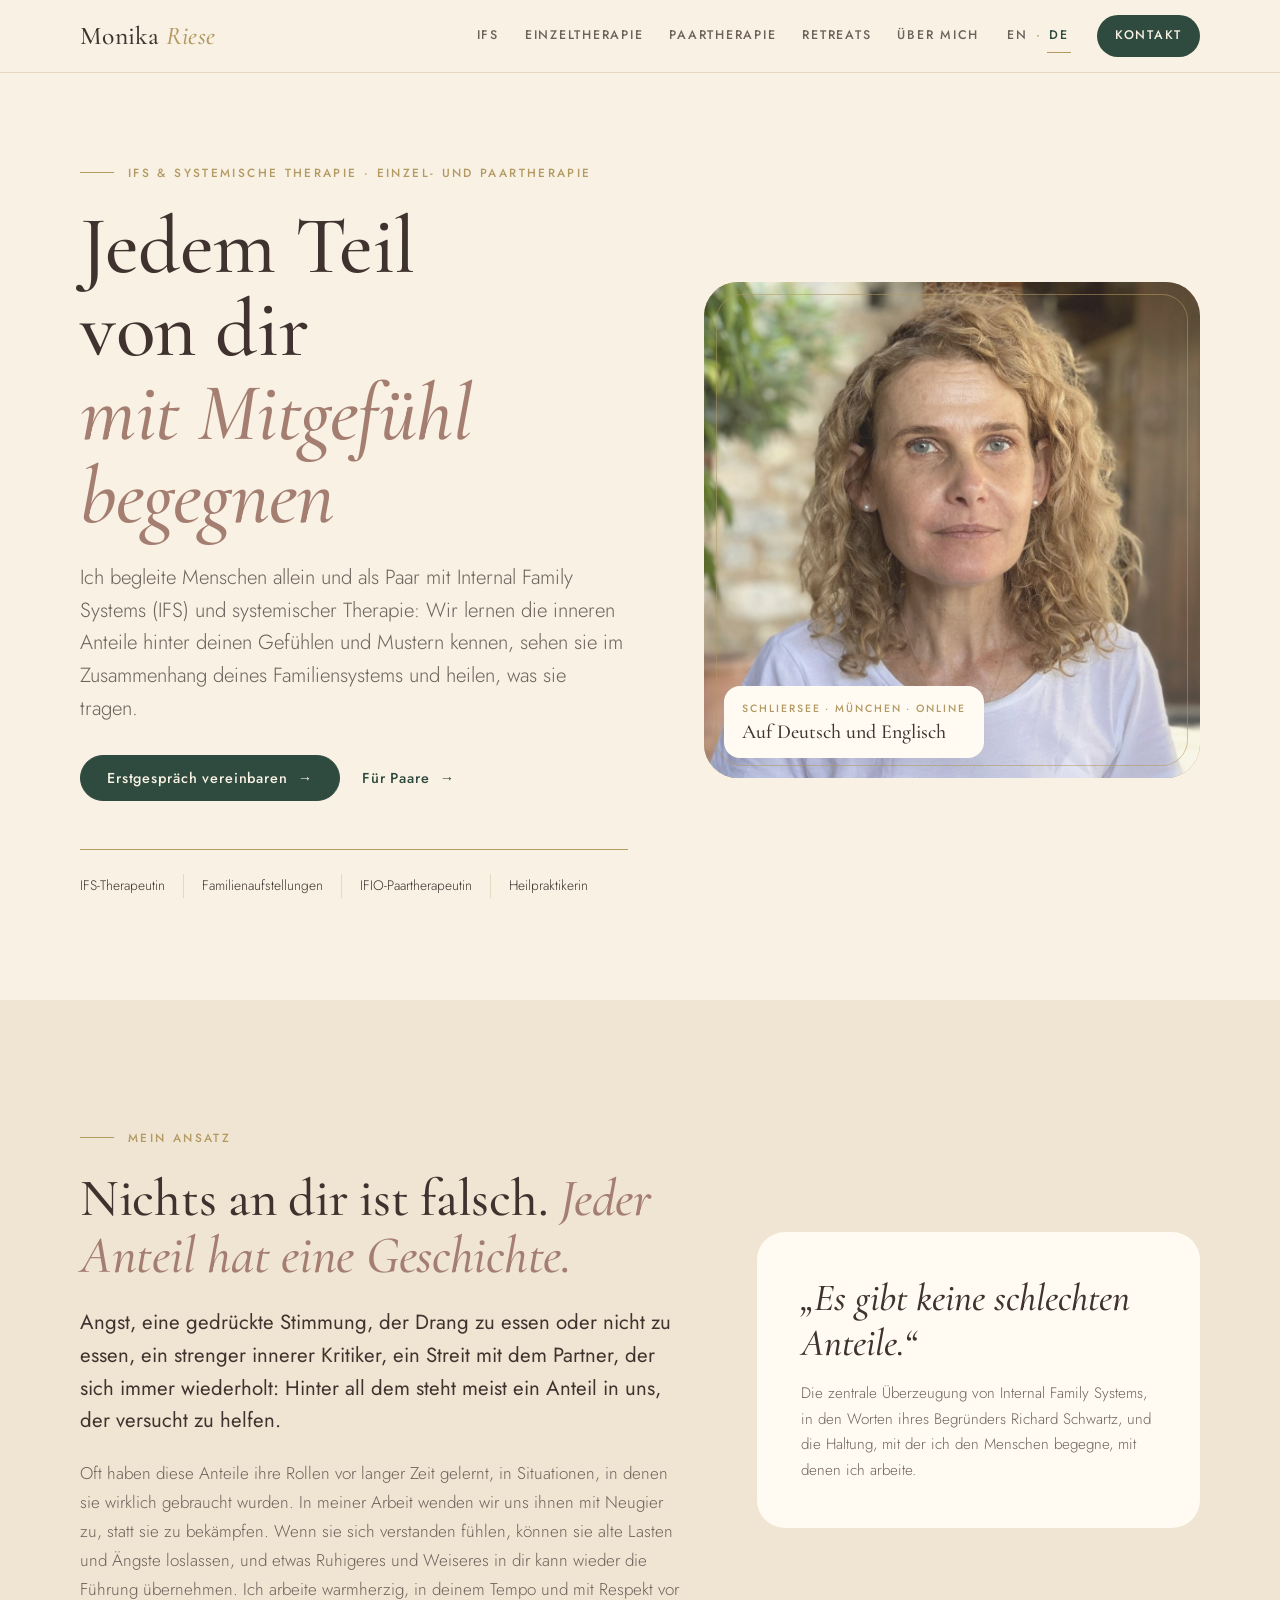
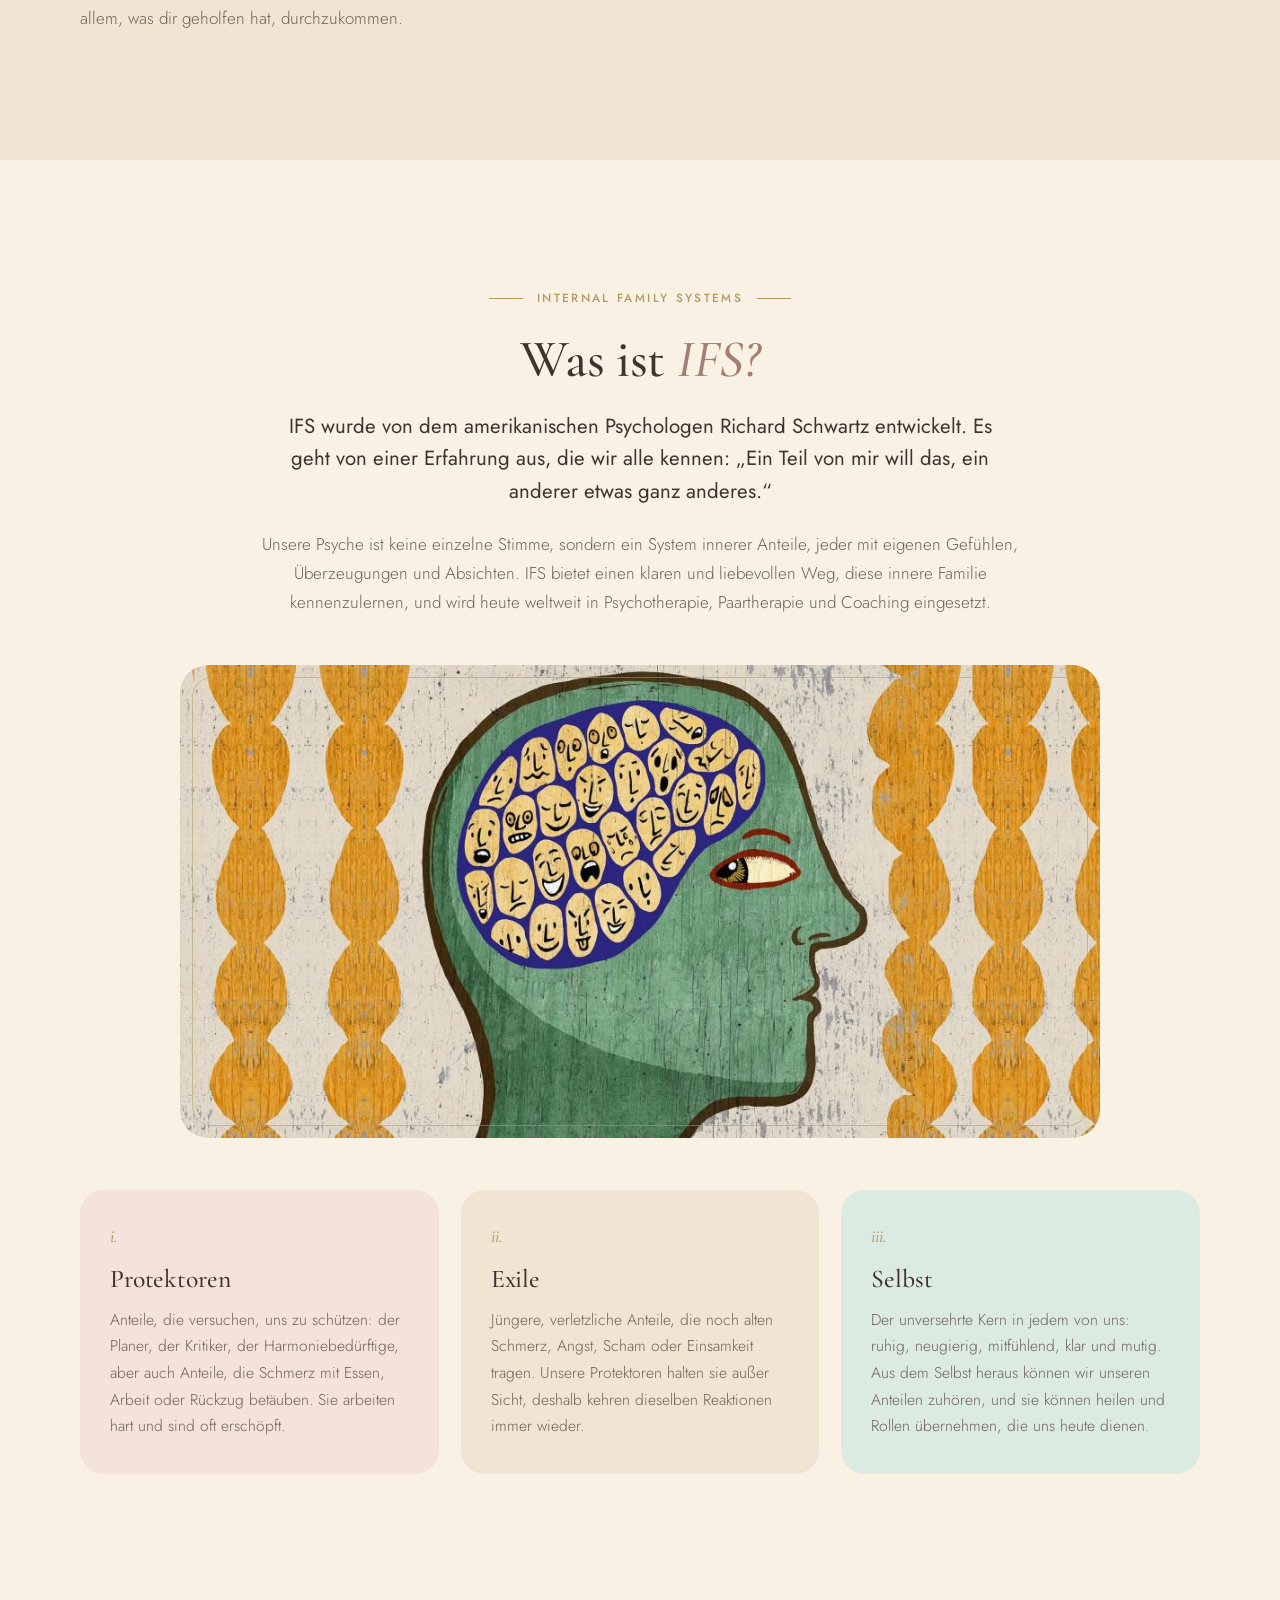
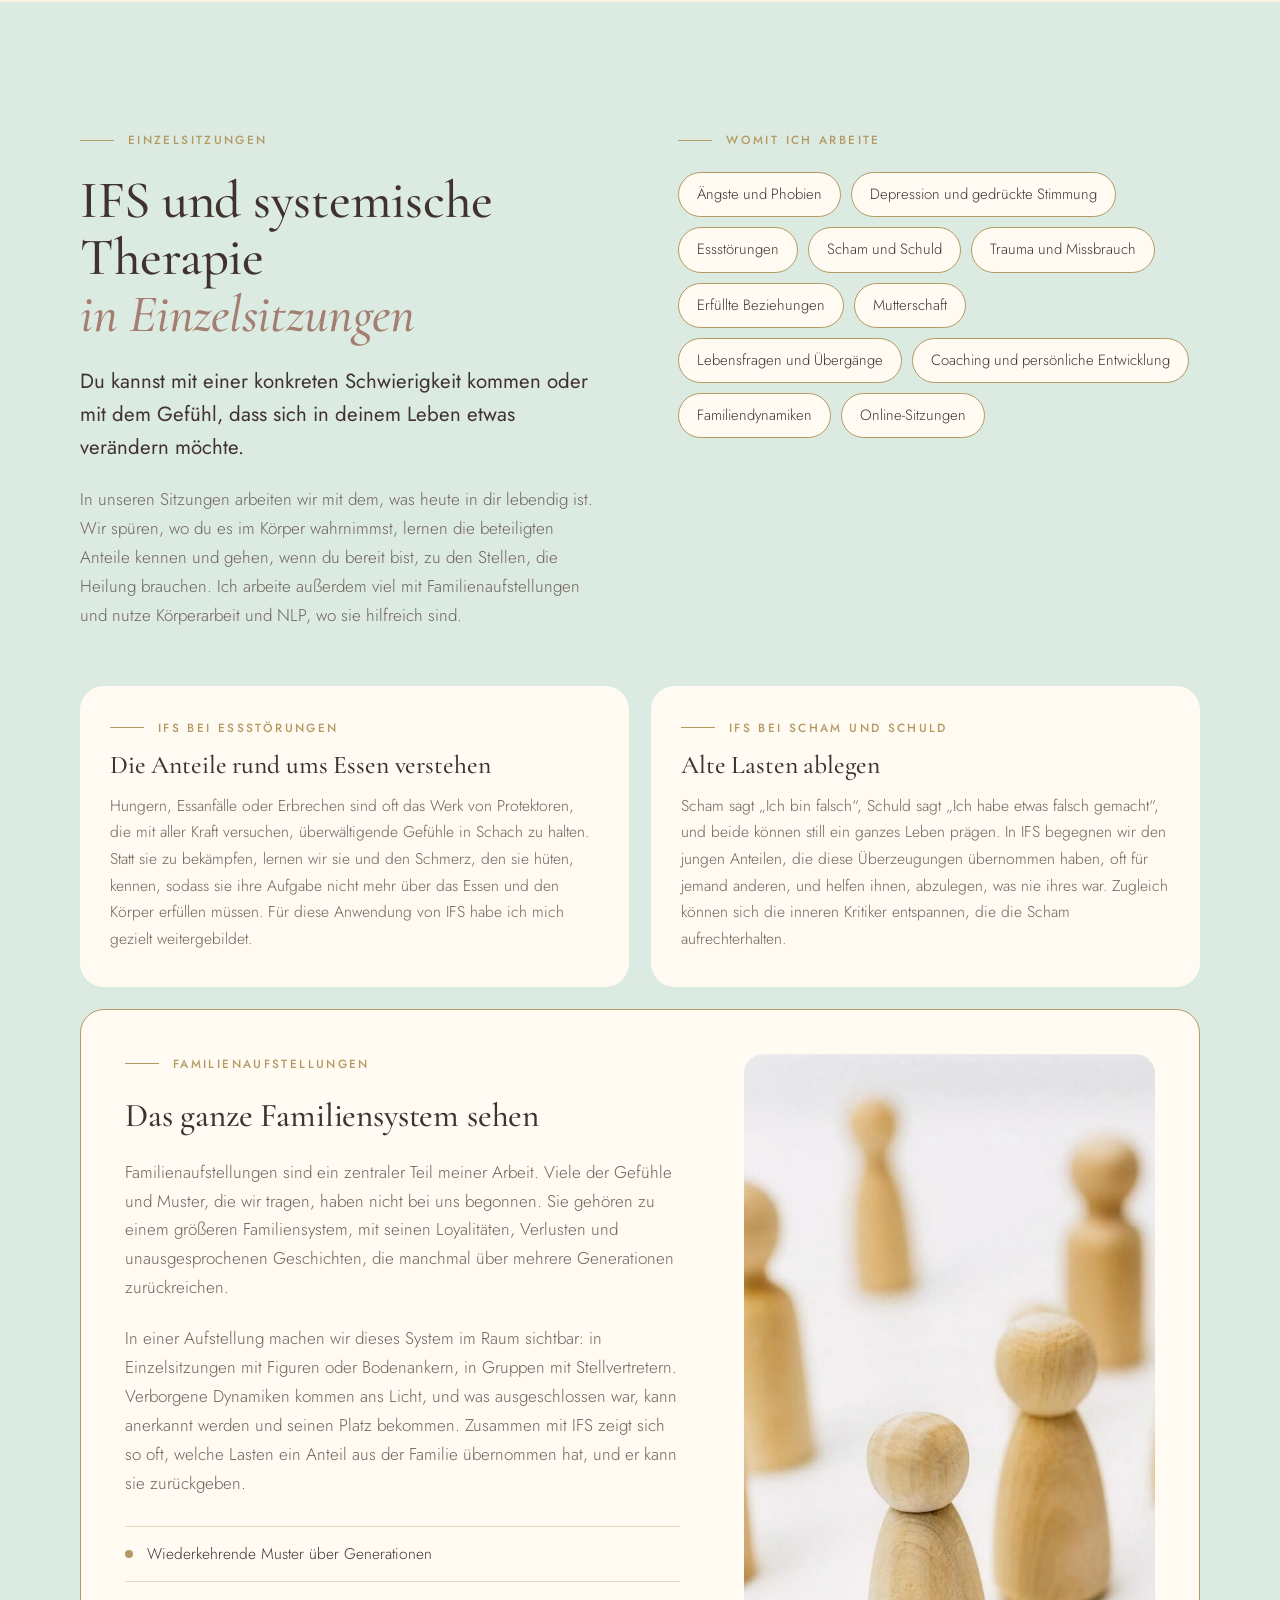
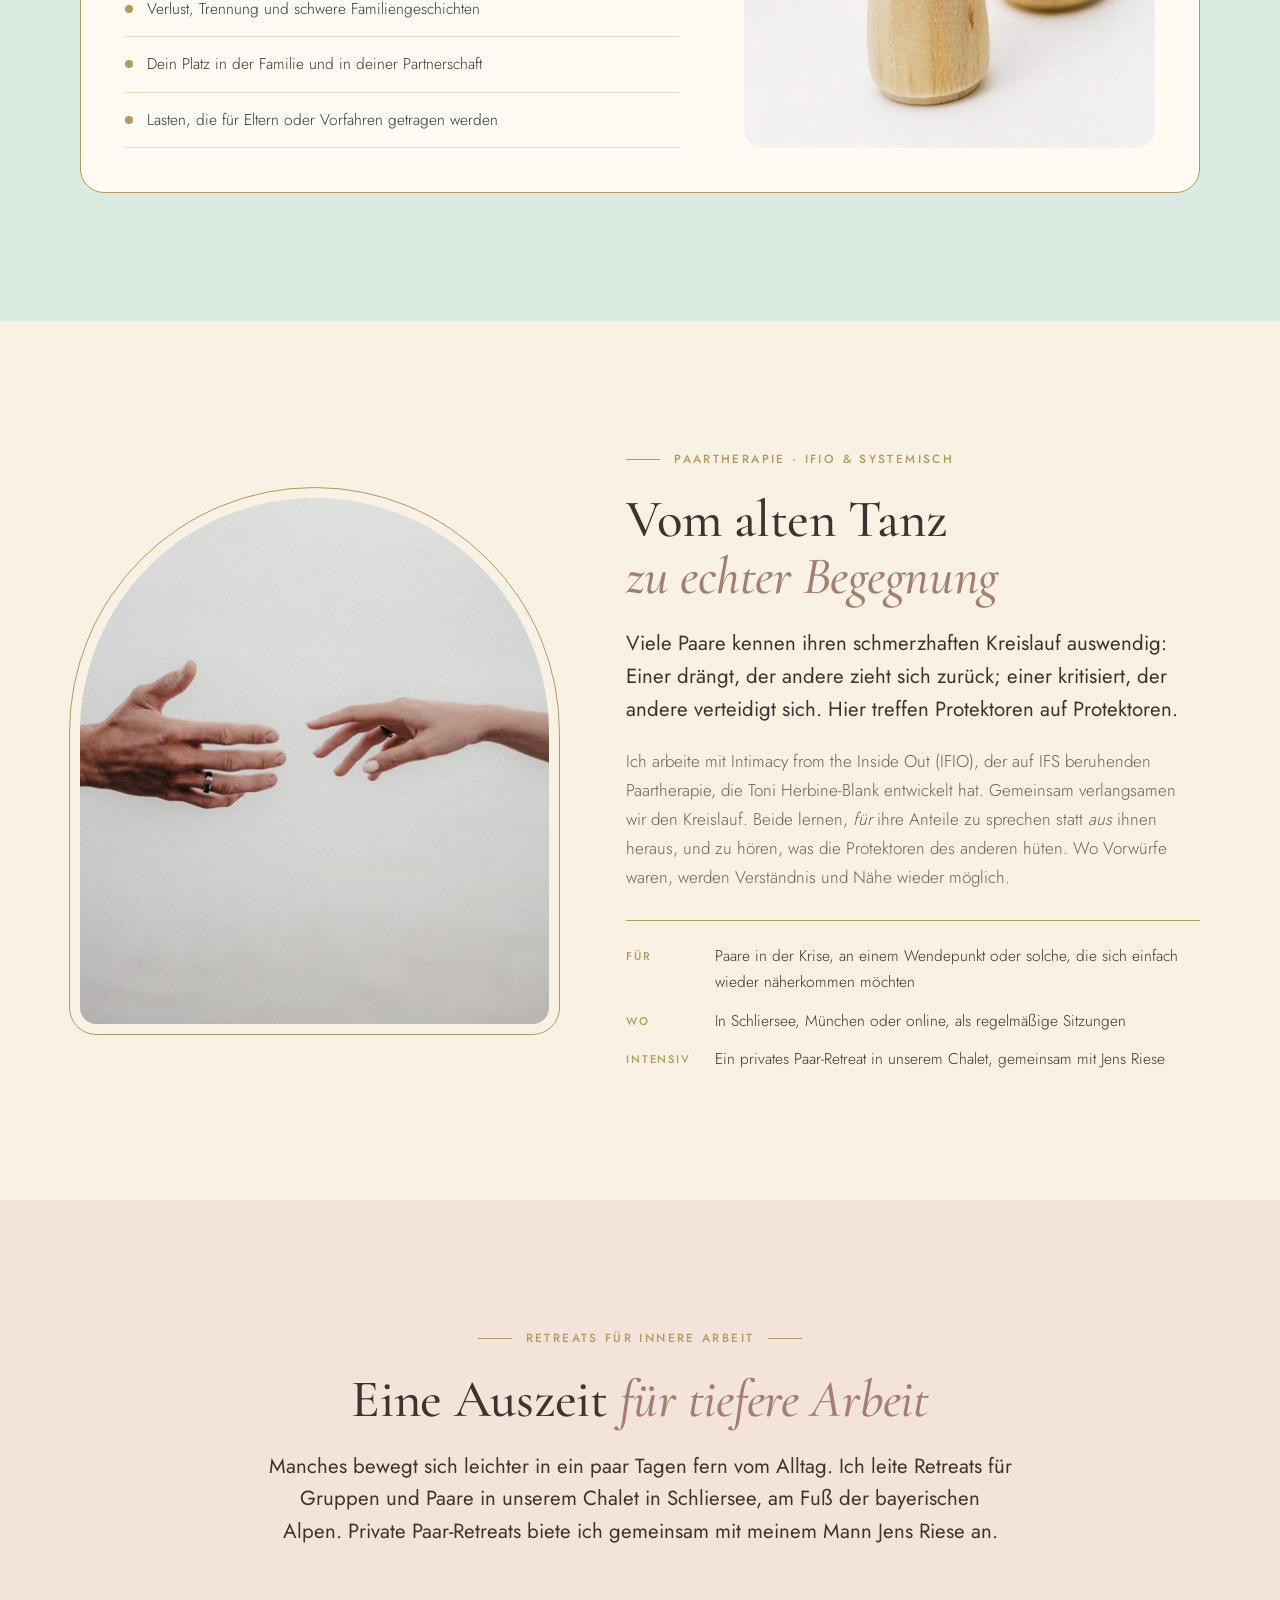
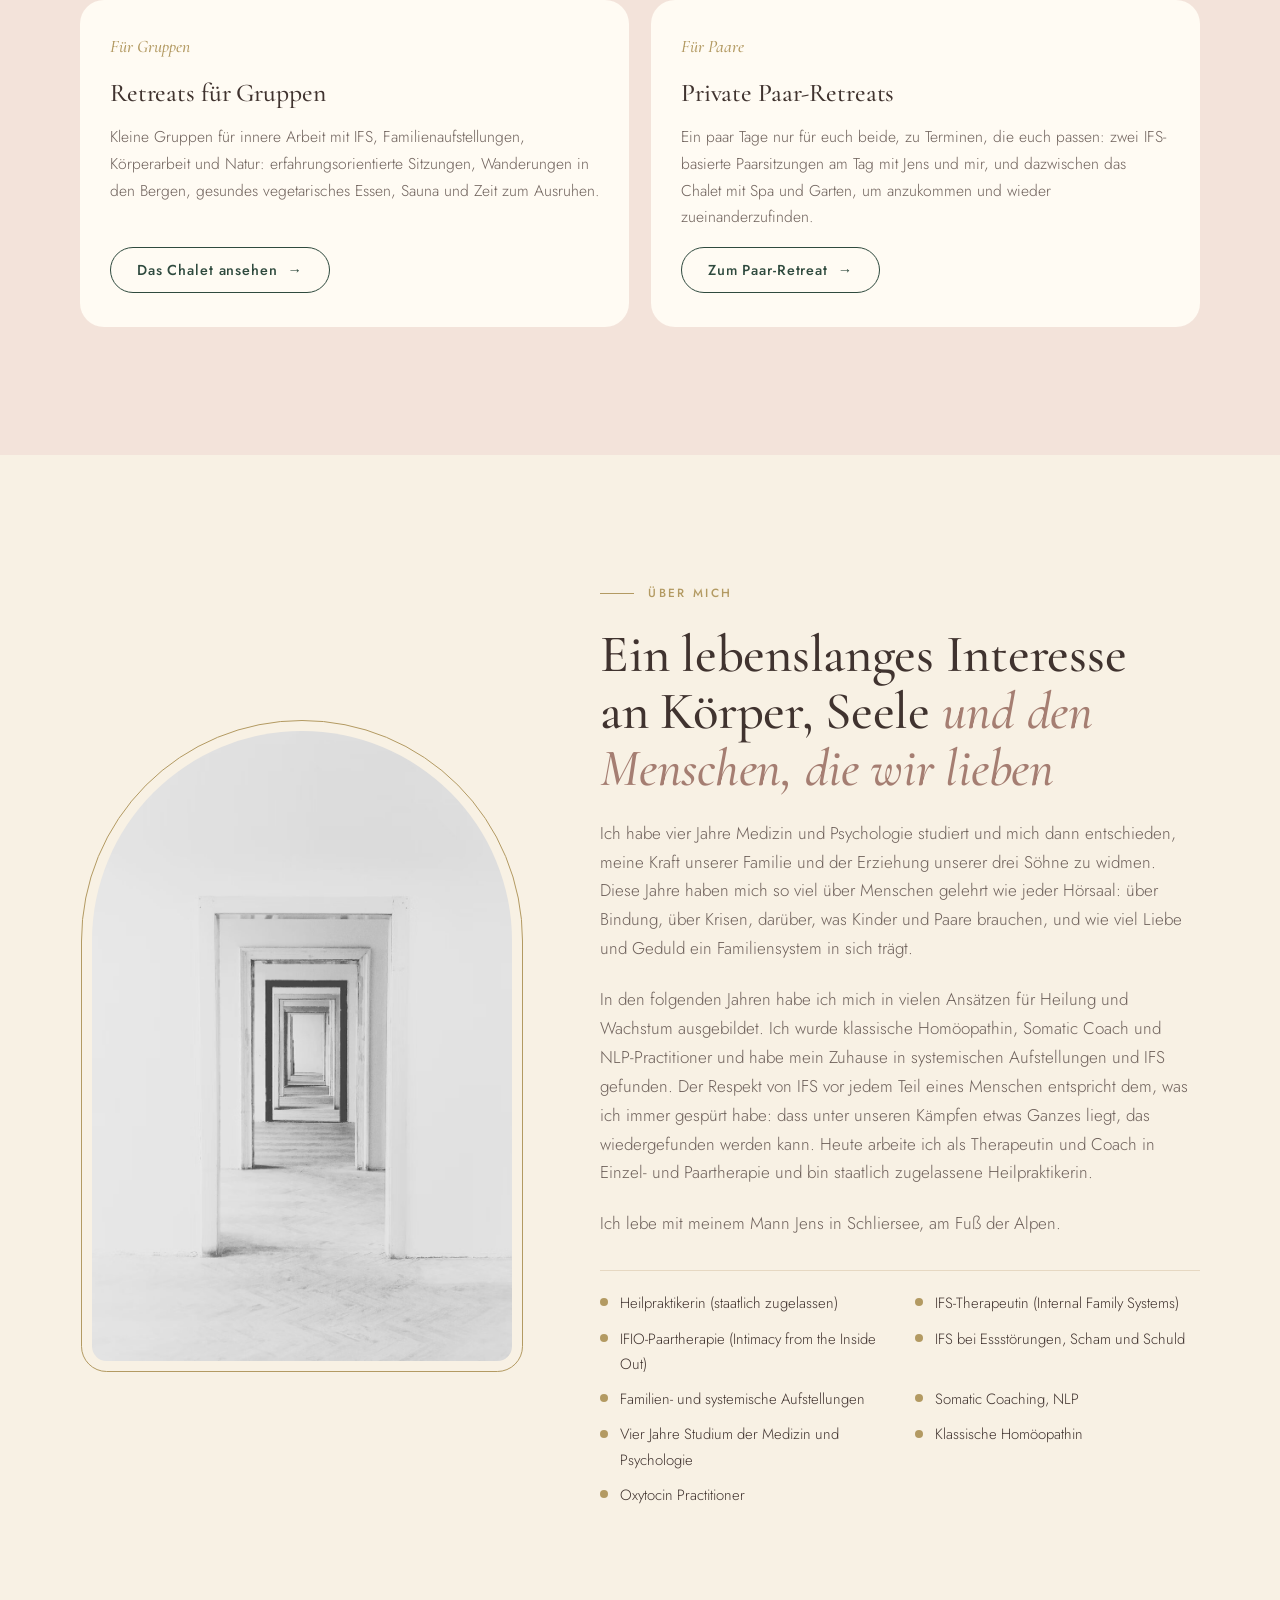
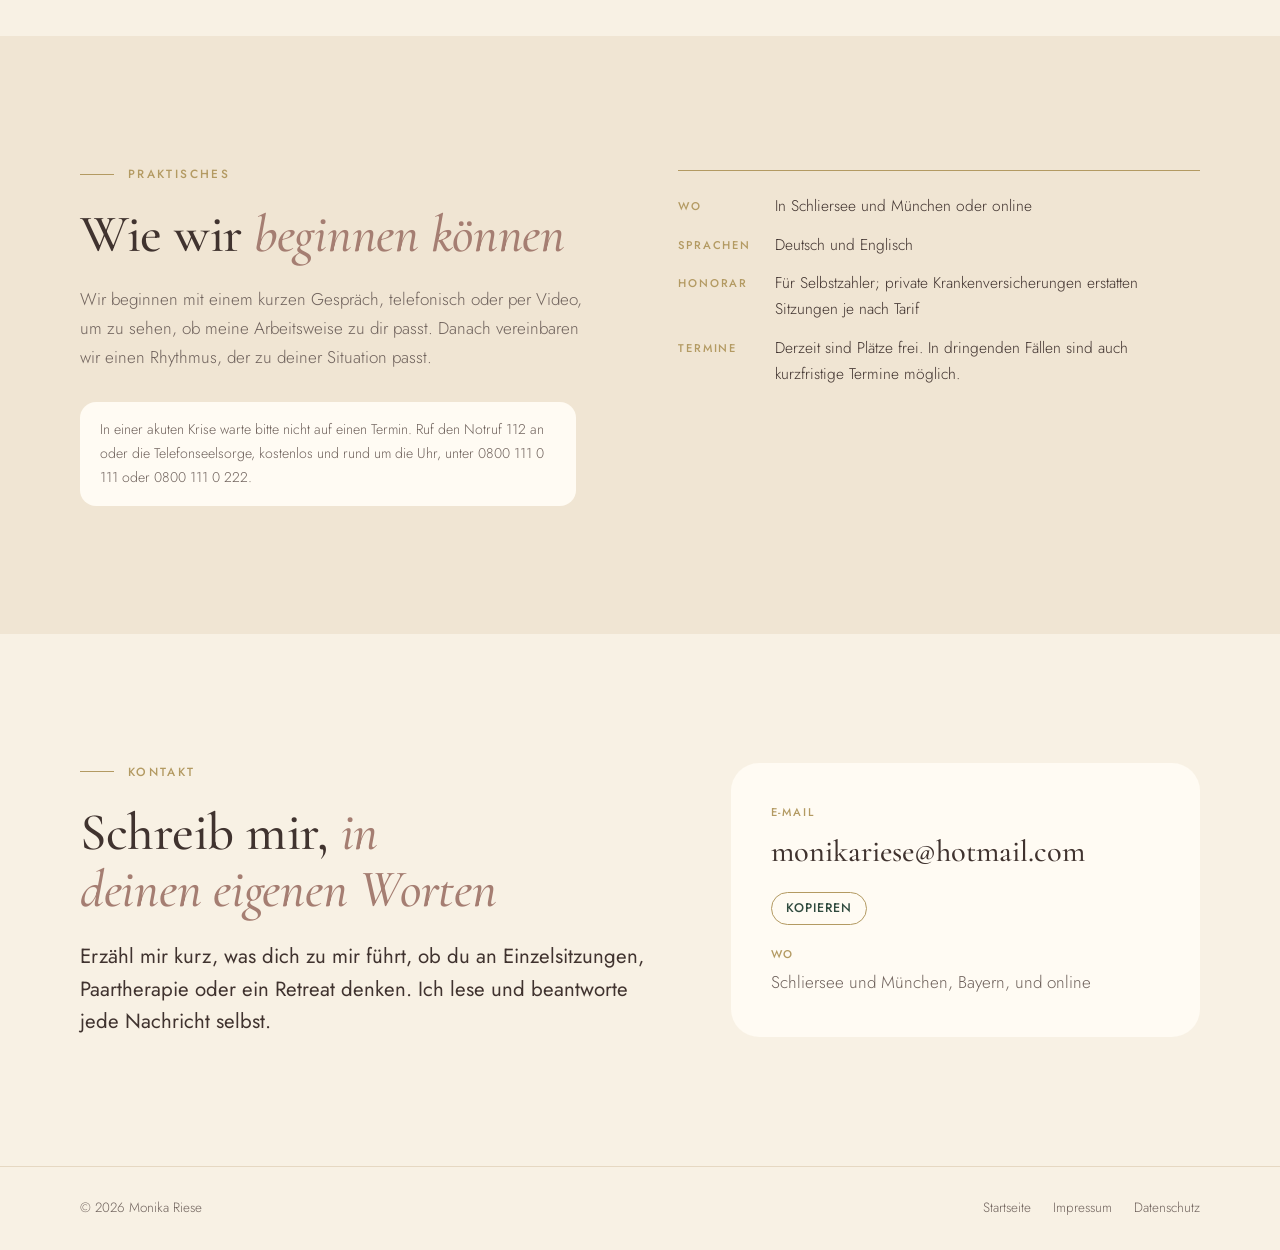
==== commit 4b6cea9a: "About: training sentence, EN and DE Co-Authored-By: Claude Opus 5.5 <noreply@anthropic.com> Claude-S" ====
--- a/de/index.html
+++ b/de/index.html
@@ -210,7 +210,7 @@
       <div class="eyebrow">Über mich</div>
       <h2>Ein lebenslanges Interesse an Körper, Seele <em>und den Menschen, die wir lieben</em></h2>
       <p>Ich habe vier Jahre Medizin und Psychologie studiert und mich dann entschieden, meine Kraft unserer Familie und der Erziehung unserer drei Söhne zu widmen. Diese Jahre haben mich so viel über Menschen gelehrt wie jeder Hörsaal: über Bindung, über Krisen, darüber, was Kinder und Paare brauchen, und wie viel Liebe und Geduld ein Familiensystem in sich trägt.</p>
-      <p>In den folgenden Jahren habe ich mich in vielen Ansätzen für Heilung und Wachstum ausgebildet. Ich wurde klassische Homöopathin, Somatic Coach und NLP-Practitioner, habe mich in systemischen Aufstellungen ausgebildet und mein Zuhause in Internal Family Systems gefunden. Sein Respekt vor jedem Teil eines Menschen entspricht dem, was ich immer gespürt habe: dass unter unseren Kämpfen etwas Ganzes liegt, das wiedergefunden werden kann. Heute arbeite ich als Therapeutin und Coach in Einzel- und Paartherapie und bin staatlich zugelassene Heilpraktikerin.</p>
+      <p>In den folgenden Jahren habe ich mich in vielen Ansätzen für Heilung und Wachstum ausgebildet. Ich wurde klassische Homöopathin, Somatic Coach und NLP-Practitioner und habe mein Zuhause in systemischen Aufstellungen und IFS gefunden. Der Respekt von IFS vor jedem Teil eines Menschen entspricht dem, was ich immer gespürt habe: dass unter unseren Kämpfen etwas Ganzes liegt, das wiedergefunden werden kann. Heute arbeite ich als Therapeutin und Coach in Einzel- und Paartherapie und bin staatlich zugelassene Heilpraktikerin.</p>
       <p>Ich lebe mit meinem Mann Jens in Schliersee, am Fuß der Alpen.</p>
       <ul class="creds">
         <li>Heilpraktikerin (staatlich zugelassen)</li>
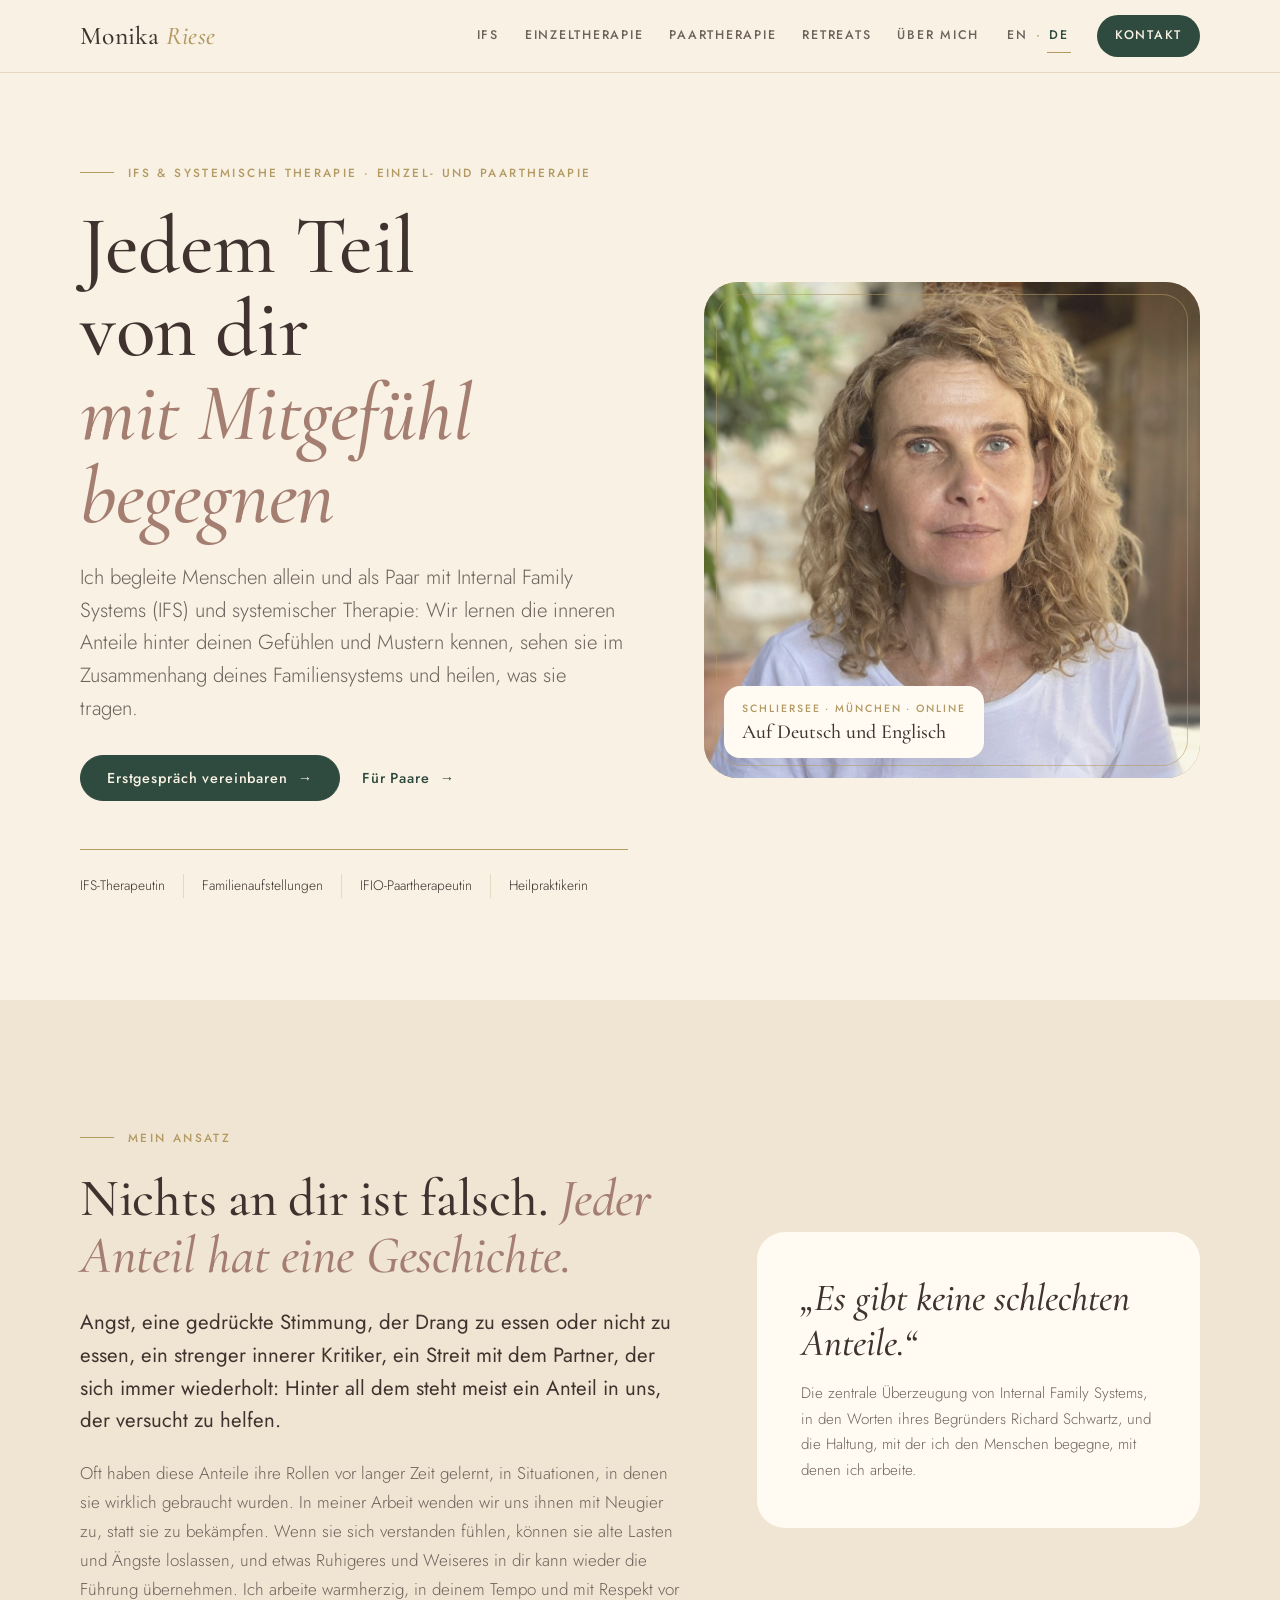
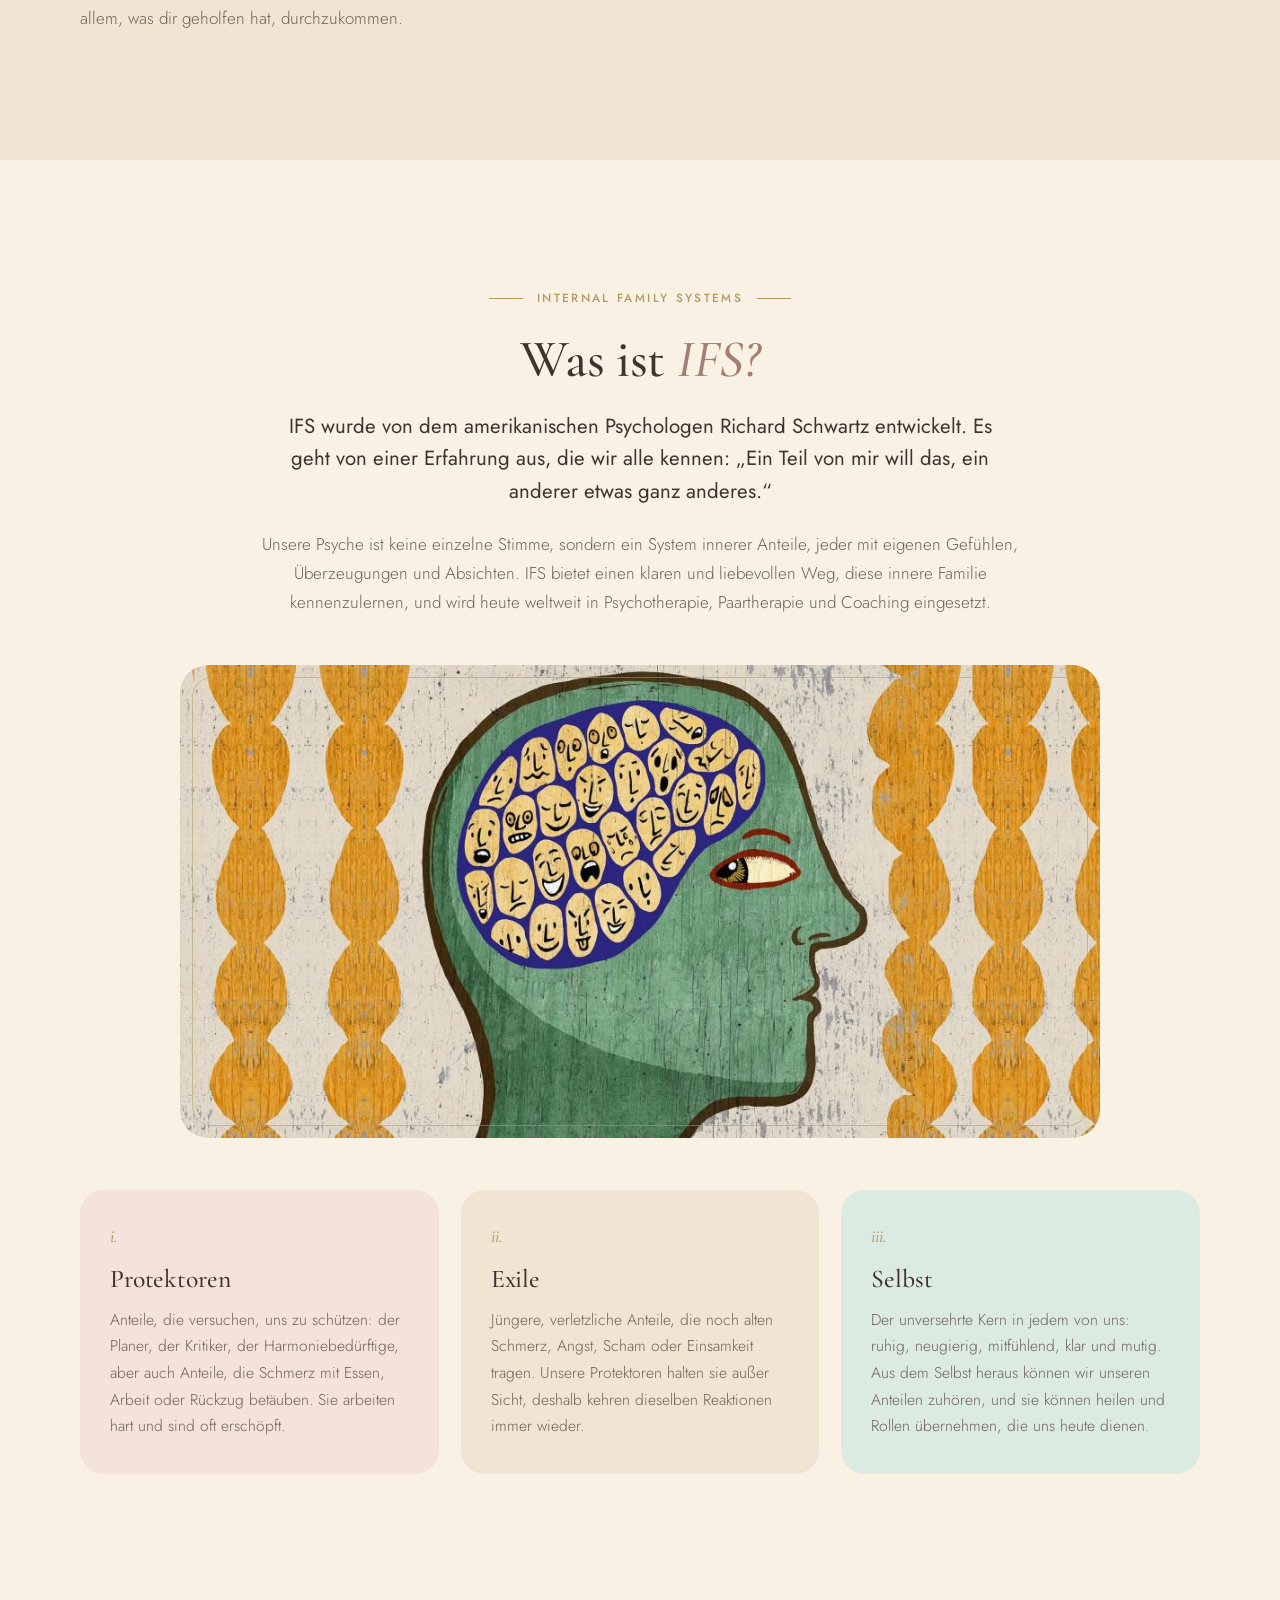
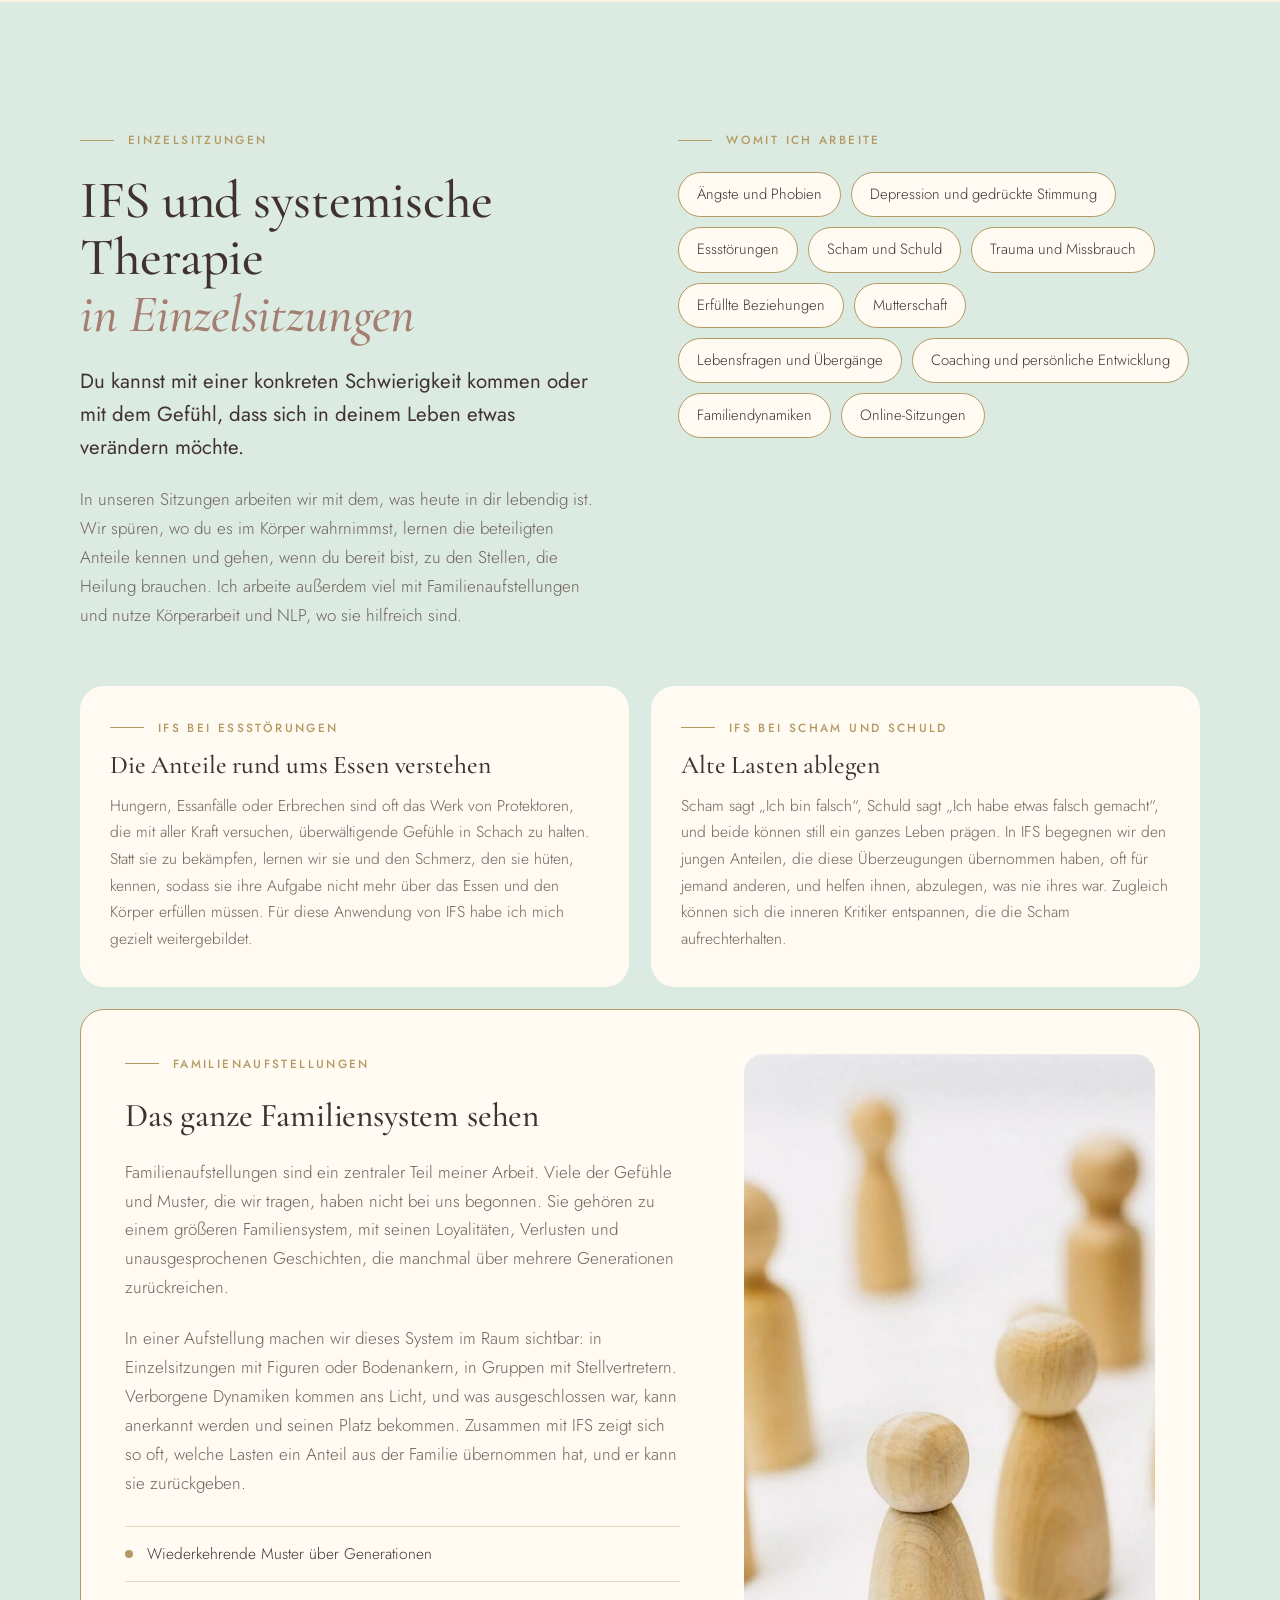
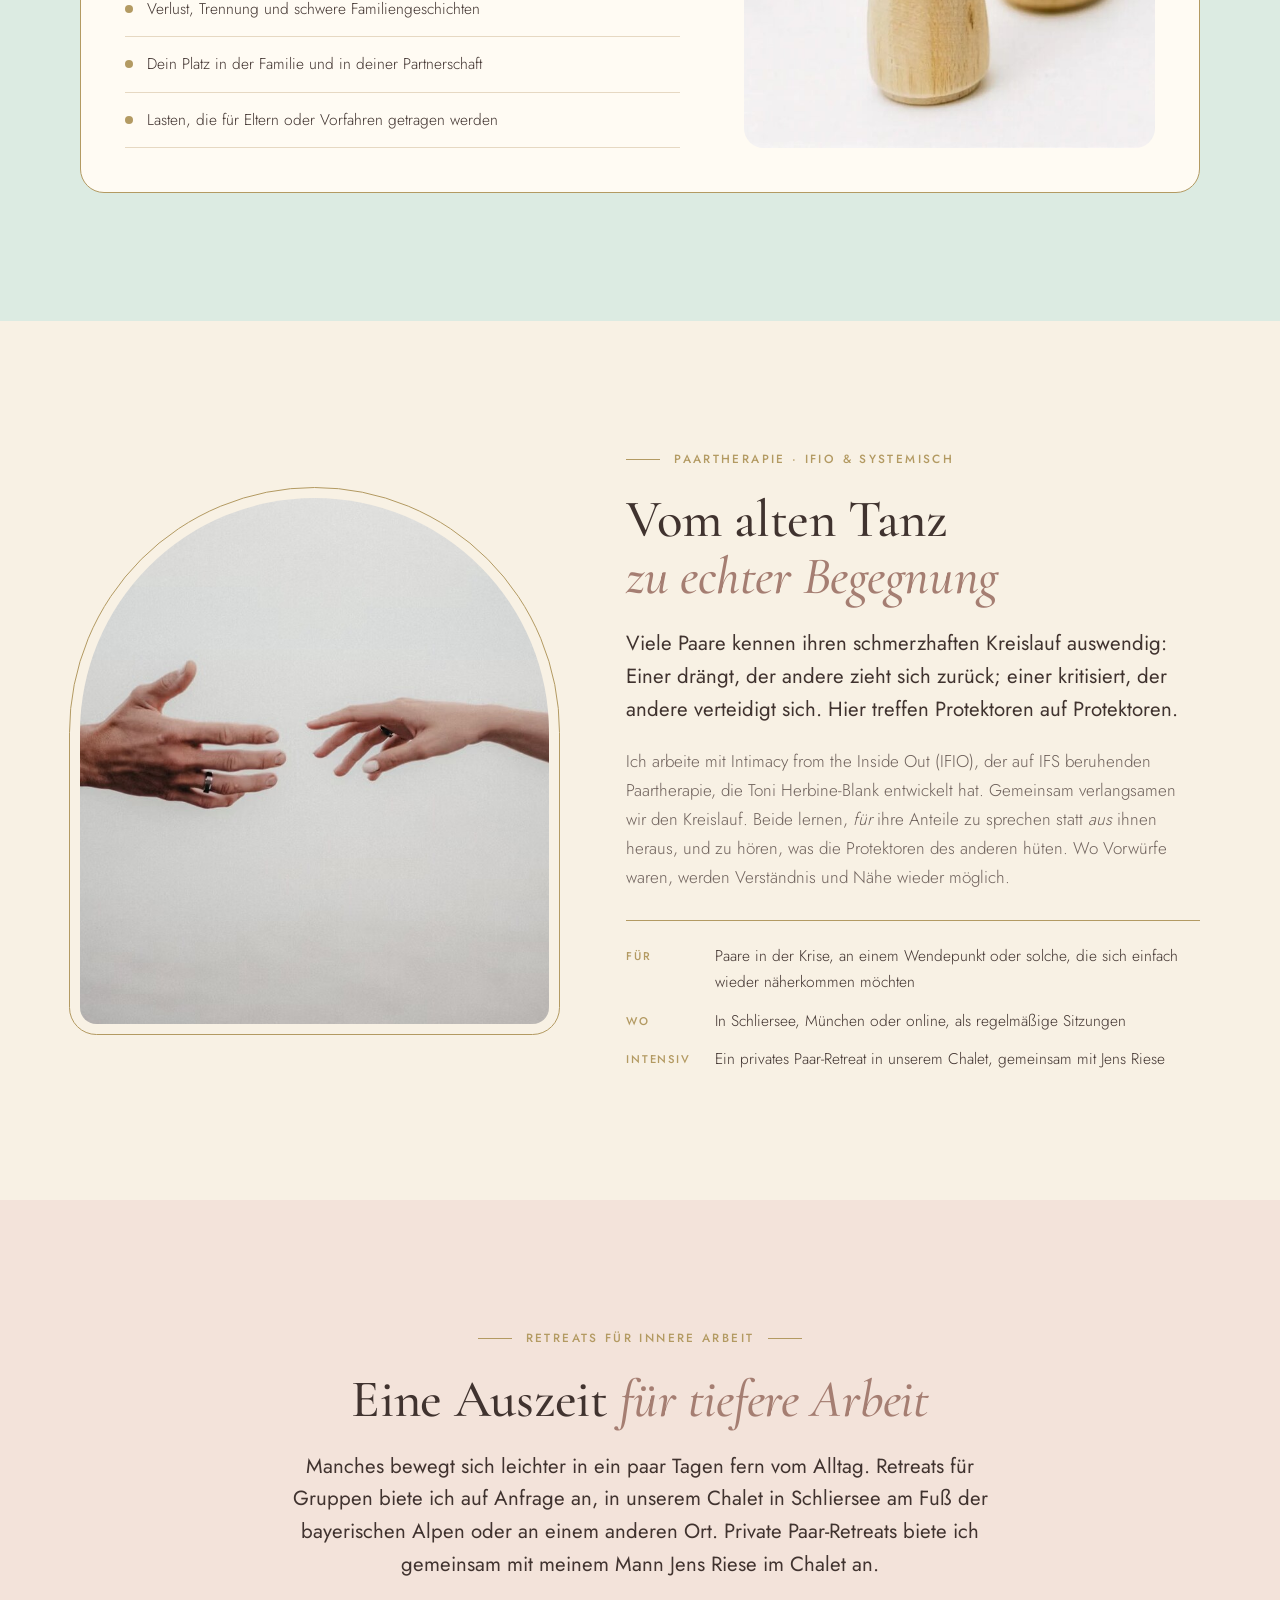
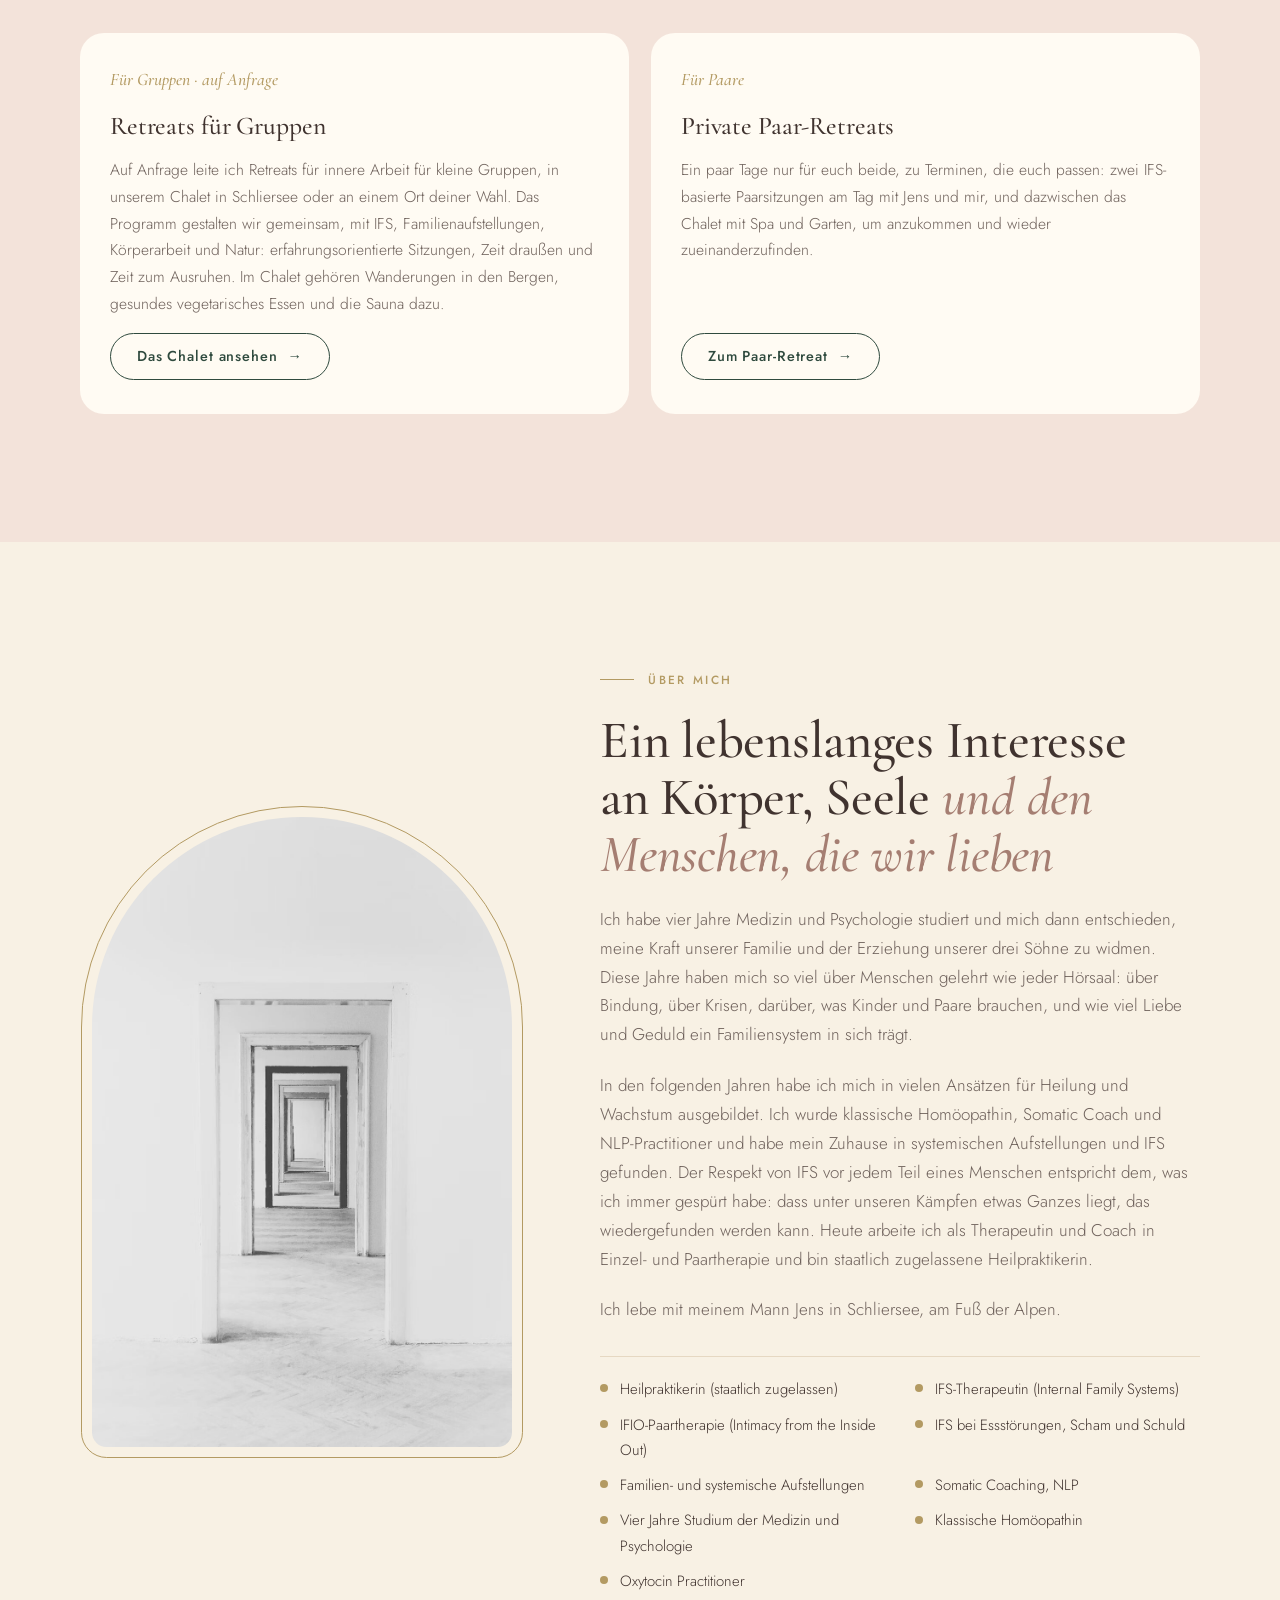
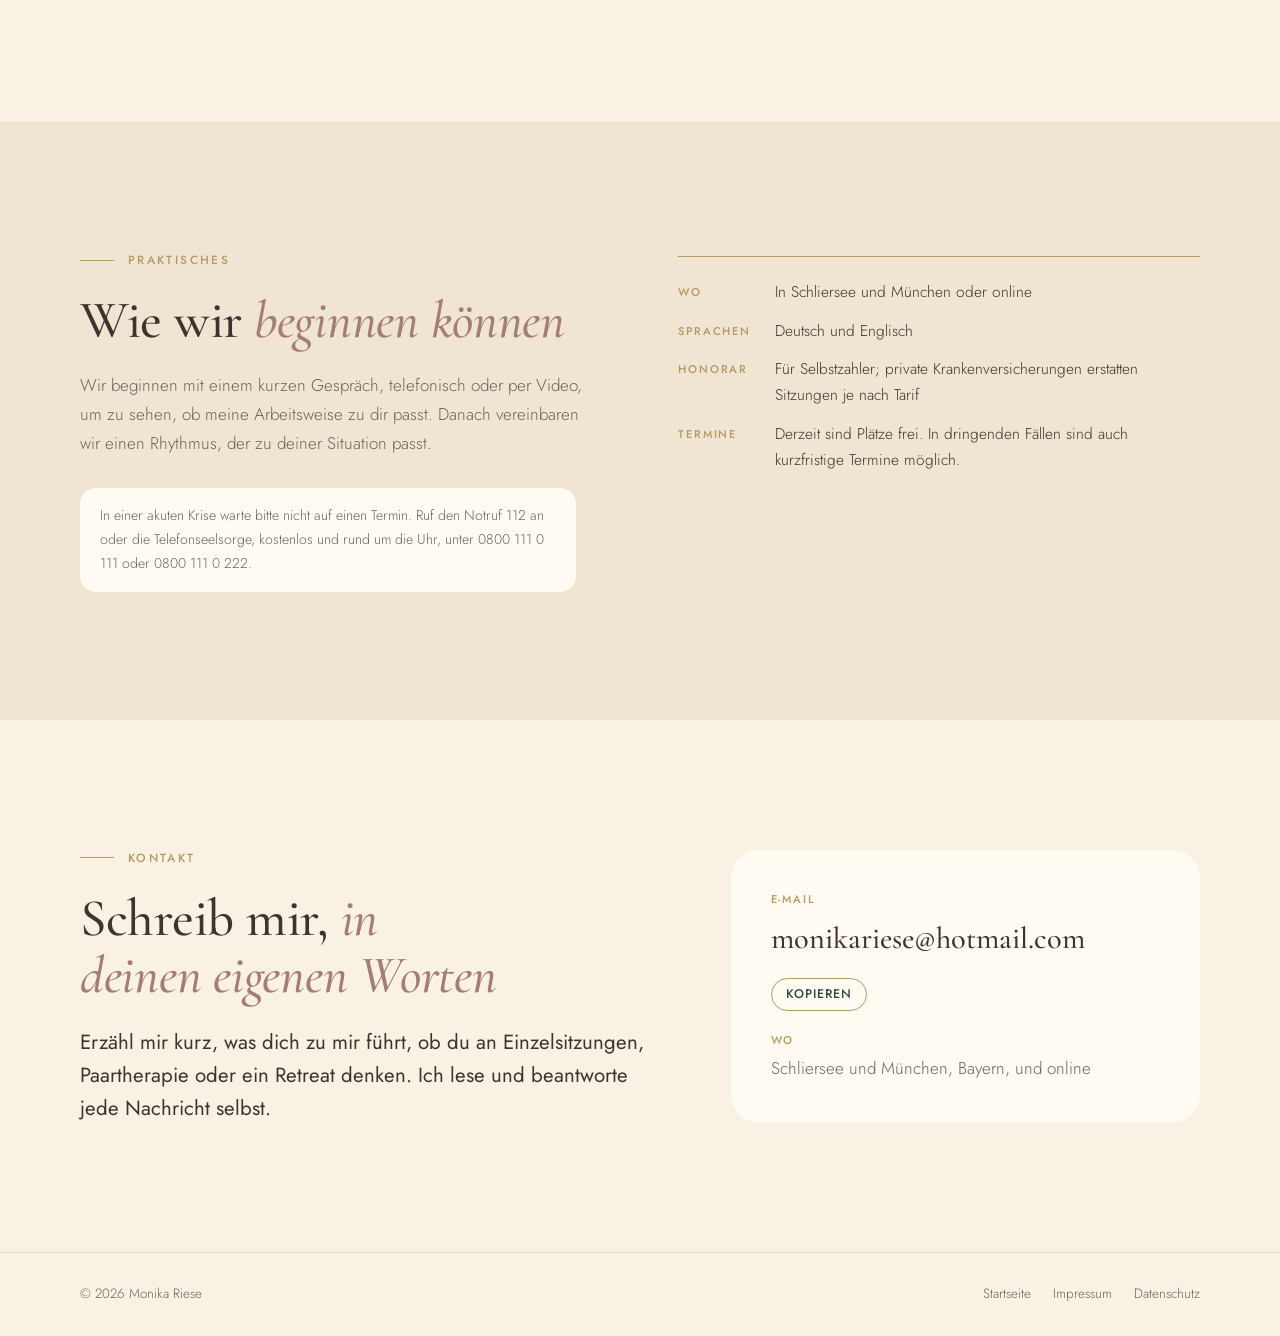
==== commit 9d2758a4: "Group retreats on request, at the chalet or elsewhere (EN, DE) Co-Authored-By: Claude Opus 5.5 <nore" ====
--- a/de/index.html
+++ b/de/index.html
@@ -182,13 +182,13 @@
     <div class="stack center" style="max-width:780px">
       <div class="eyebrow">Retreats für innere Arbeit</div>
       <h2>Eine Auszeit <em>für tiefere Arbeit</em></h2>
-      <p class="lede">Manches bewegt sich leichter in ein paar Tagen fern vom Alltag. Ich leite Retreats für Gruppen und Paare in unserem Chalet in Schliersee, am Fuß der bayerischen Alpen. Private Paar-Retreats biete ich gemeinsam mit meinem Mann Jens Riese an.</p>
+      <p class="lede">Manches bewegt sich leichter in ein paar Tagen fern vom Alltag. Retreats für Gruppen biete ich auf Anfrage an, in unserem Chalet in Schliersee am Fuß der bayerischen Alpen oder an einem anderen Ort. Private Paar-Retreats biete ich gemeinsam mit meinem Mann Jens Riese im Chalet an.</p>
     </div>
     <div class="retreats">
       <div class="card">
-        <span class="num">Für Gruppen</span>
+        <span class="num">Für Gruppen · auf Anfrage</span>
         <h3>Retreats für Gruppen</h3>
-        <p>Kleine Gruppen für innere Arbeit mit IFS, Familienaufstellungen, Körperarbeit und Natur: erfahrungsorientierte Sitzungen, Wanderungen in den Bergen, gesundes vegetarisches Essen, Sauna und Zeit zum Ausruhen.</p>
+        <p>Auf Anfrage leite ich Retreats für innere Arbeit für kleine Gruppen, in unserem Chalet in Schliersee oder an einem Ort deiner Wahl. Das Programm gestalten wir gemeinsam, mit IFS, Familienaufstellungen, Körperarbeit und Natur: erfahrungsorientierte Sitzungen, Zeit draußen und Zeit zum Ausruhen. Im Chalet gehören Wanderungen in den Bergen, gesundes vegetarisches Essen und die Sauna dazu.</p>
         <a class="btn line" href="https://riese.com/chalet">Das Chalet ansehen <span class="arr" aria-hidden="true">→</span></a>
       </div>
       <div class="card">
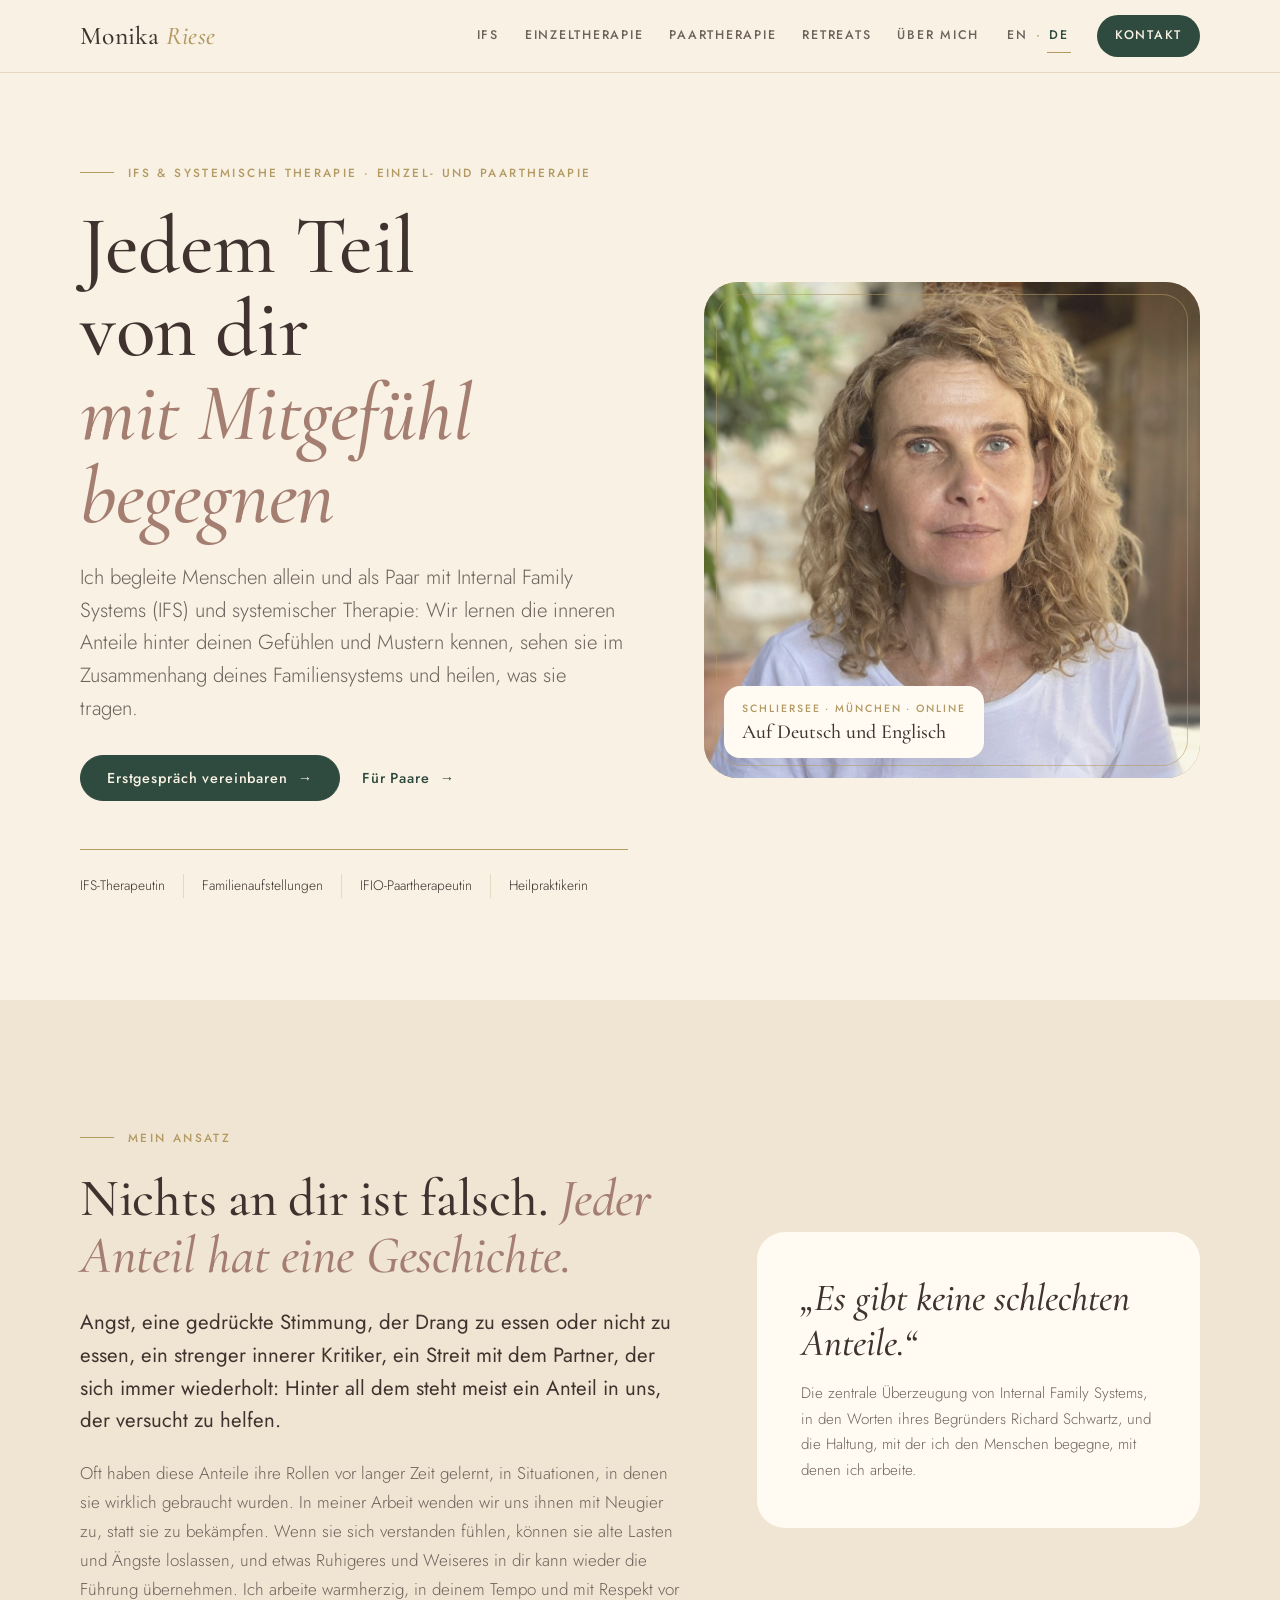
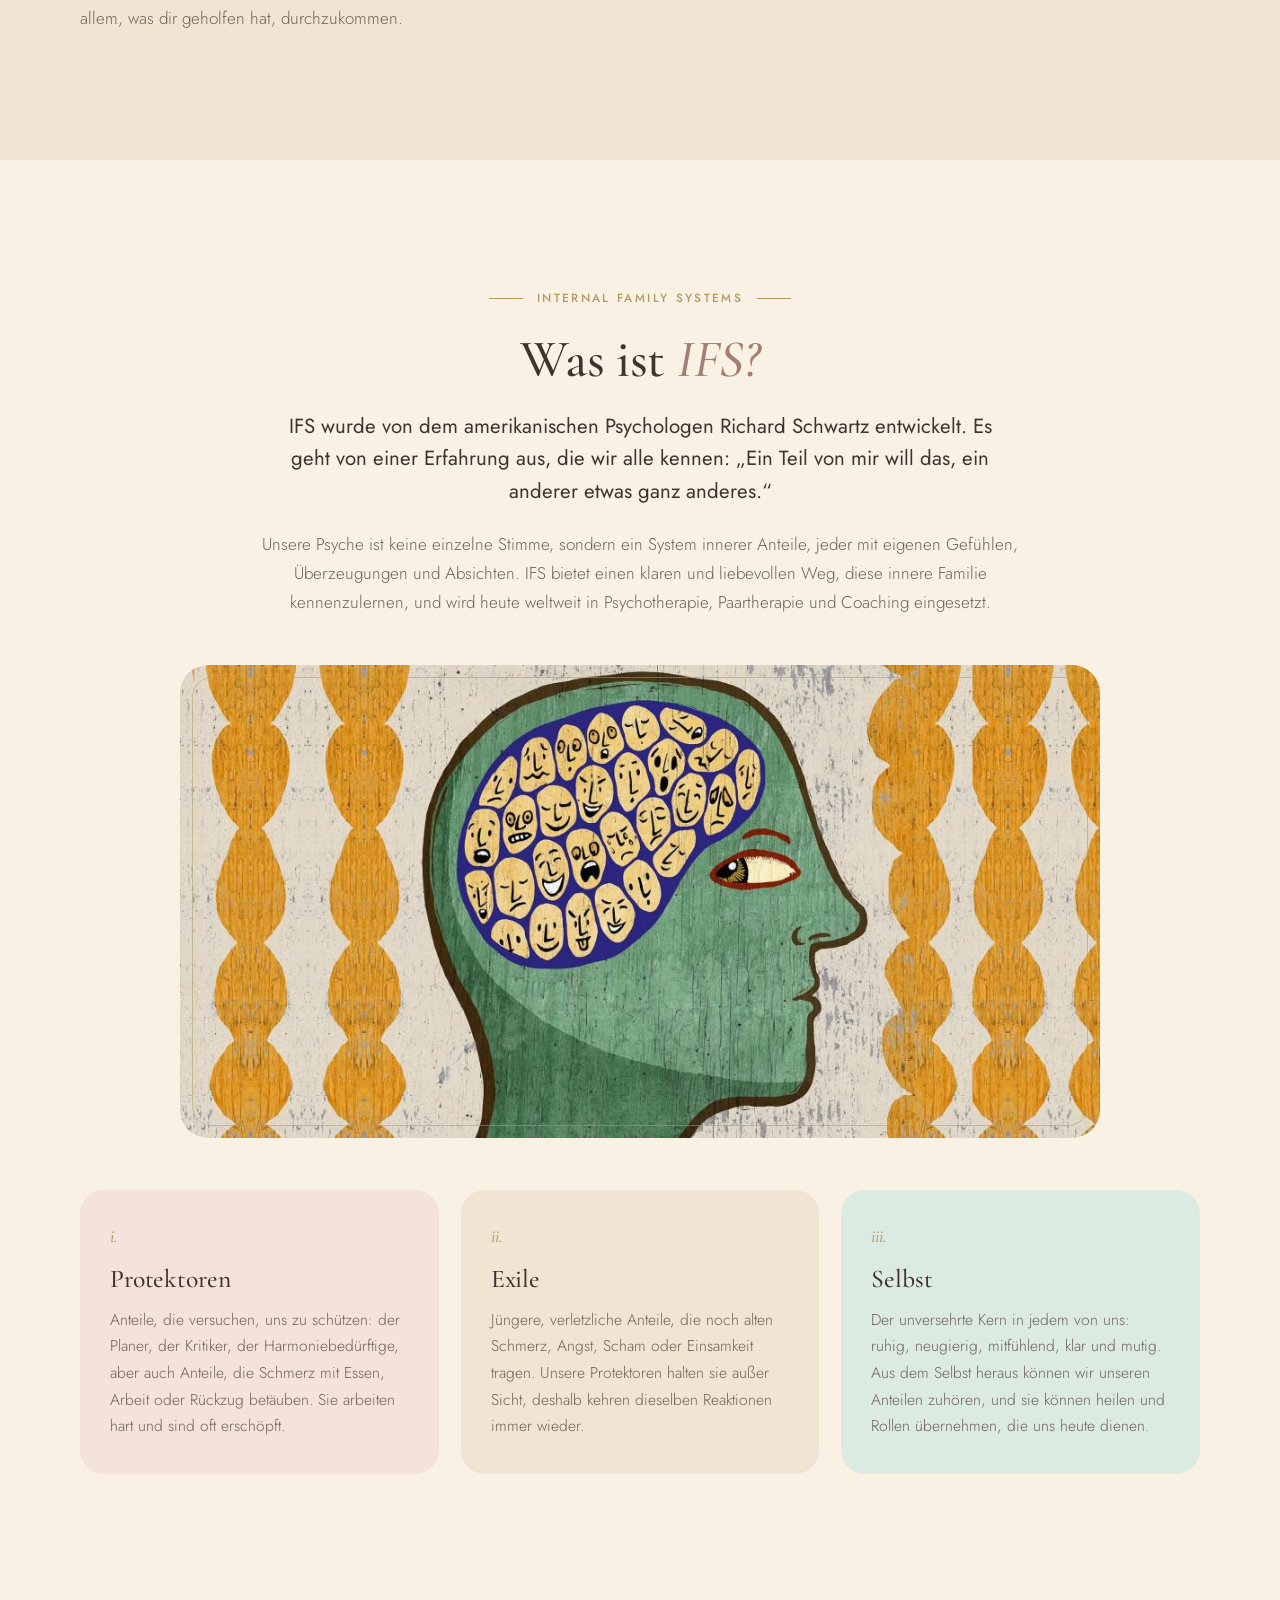
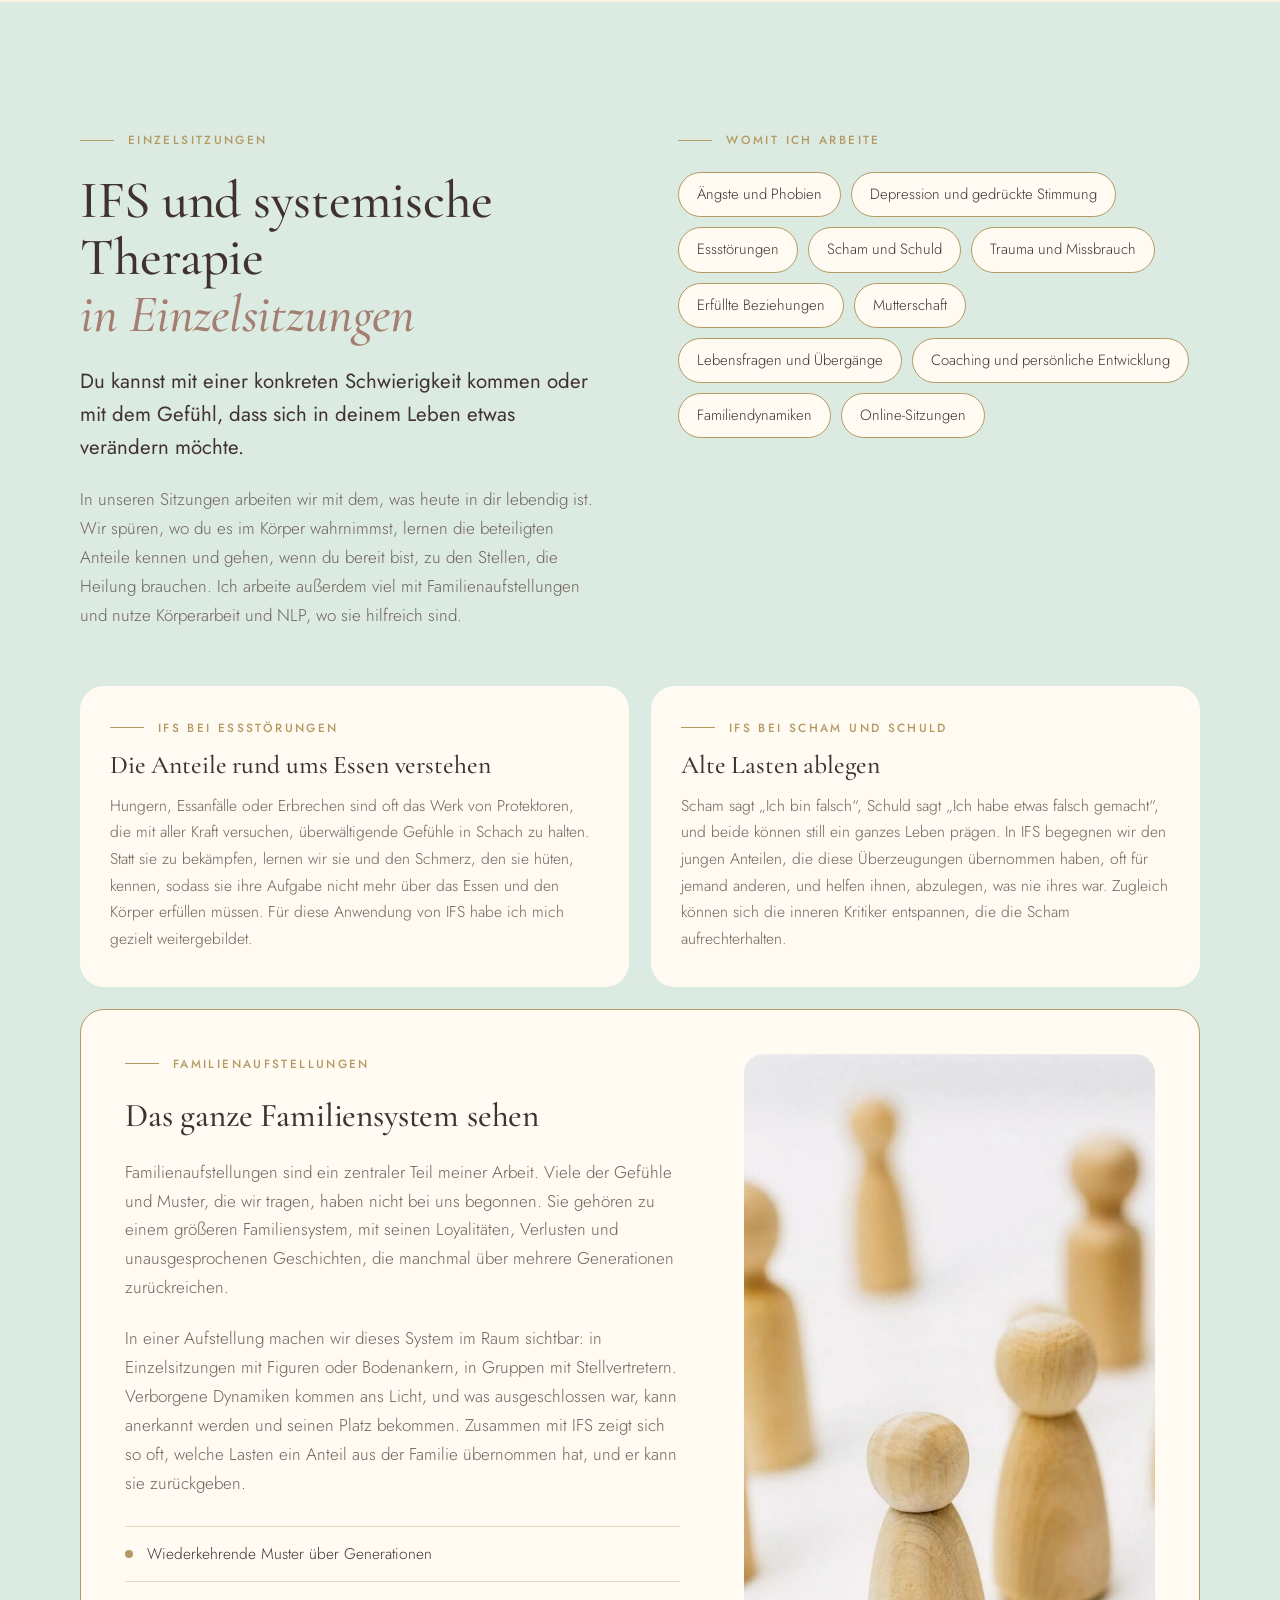
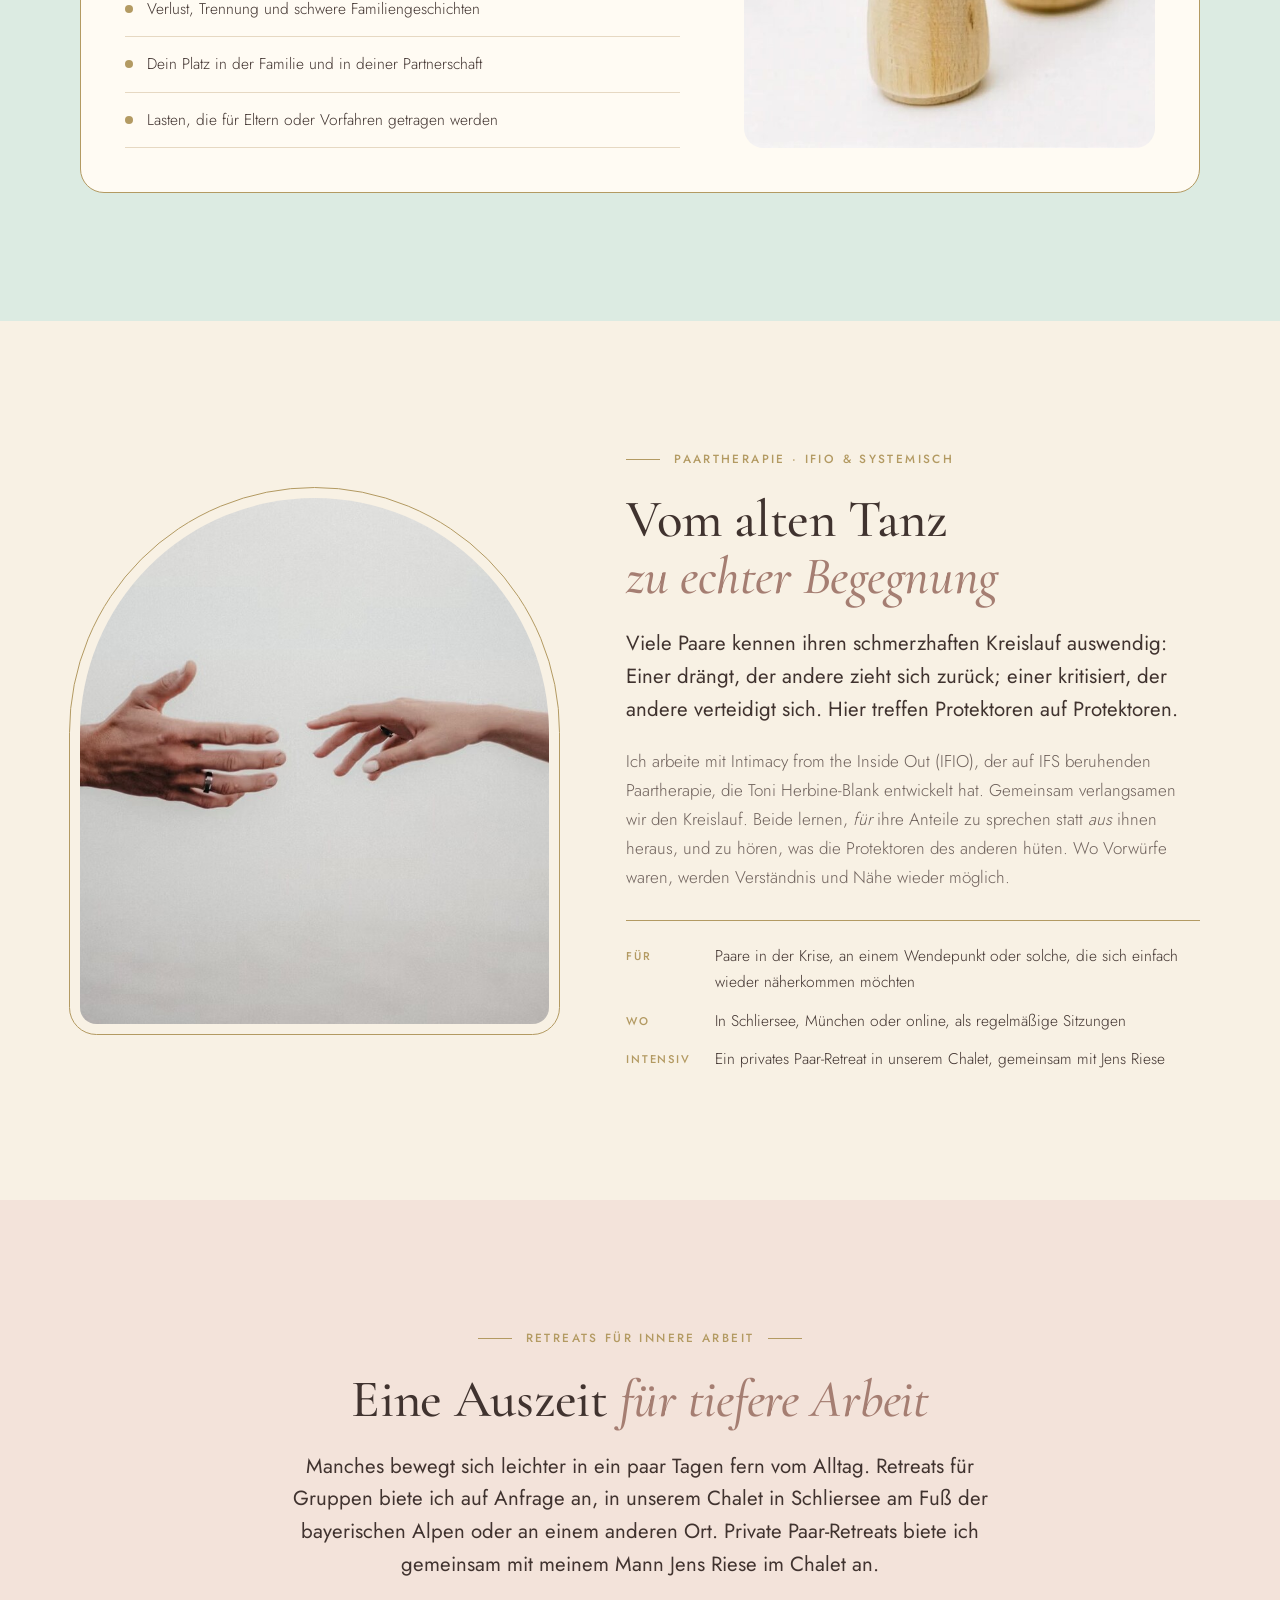
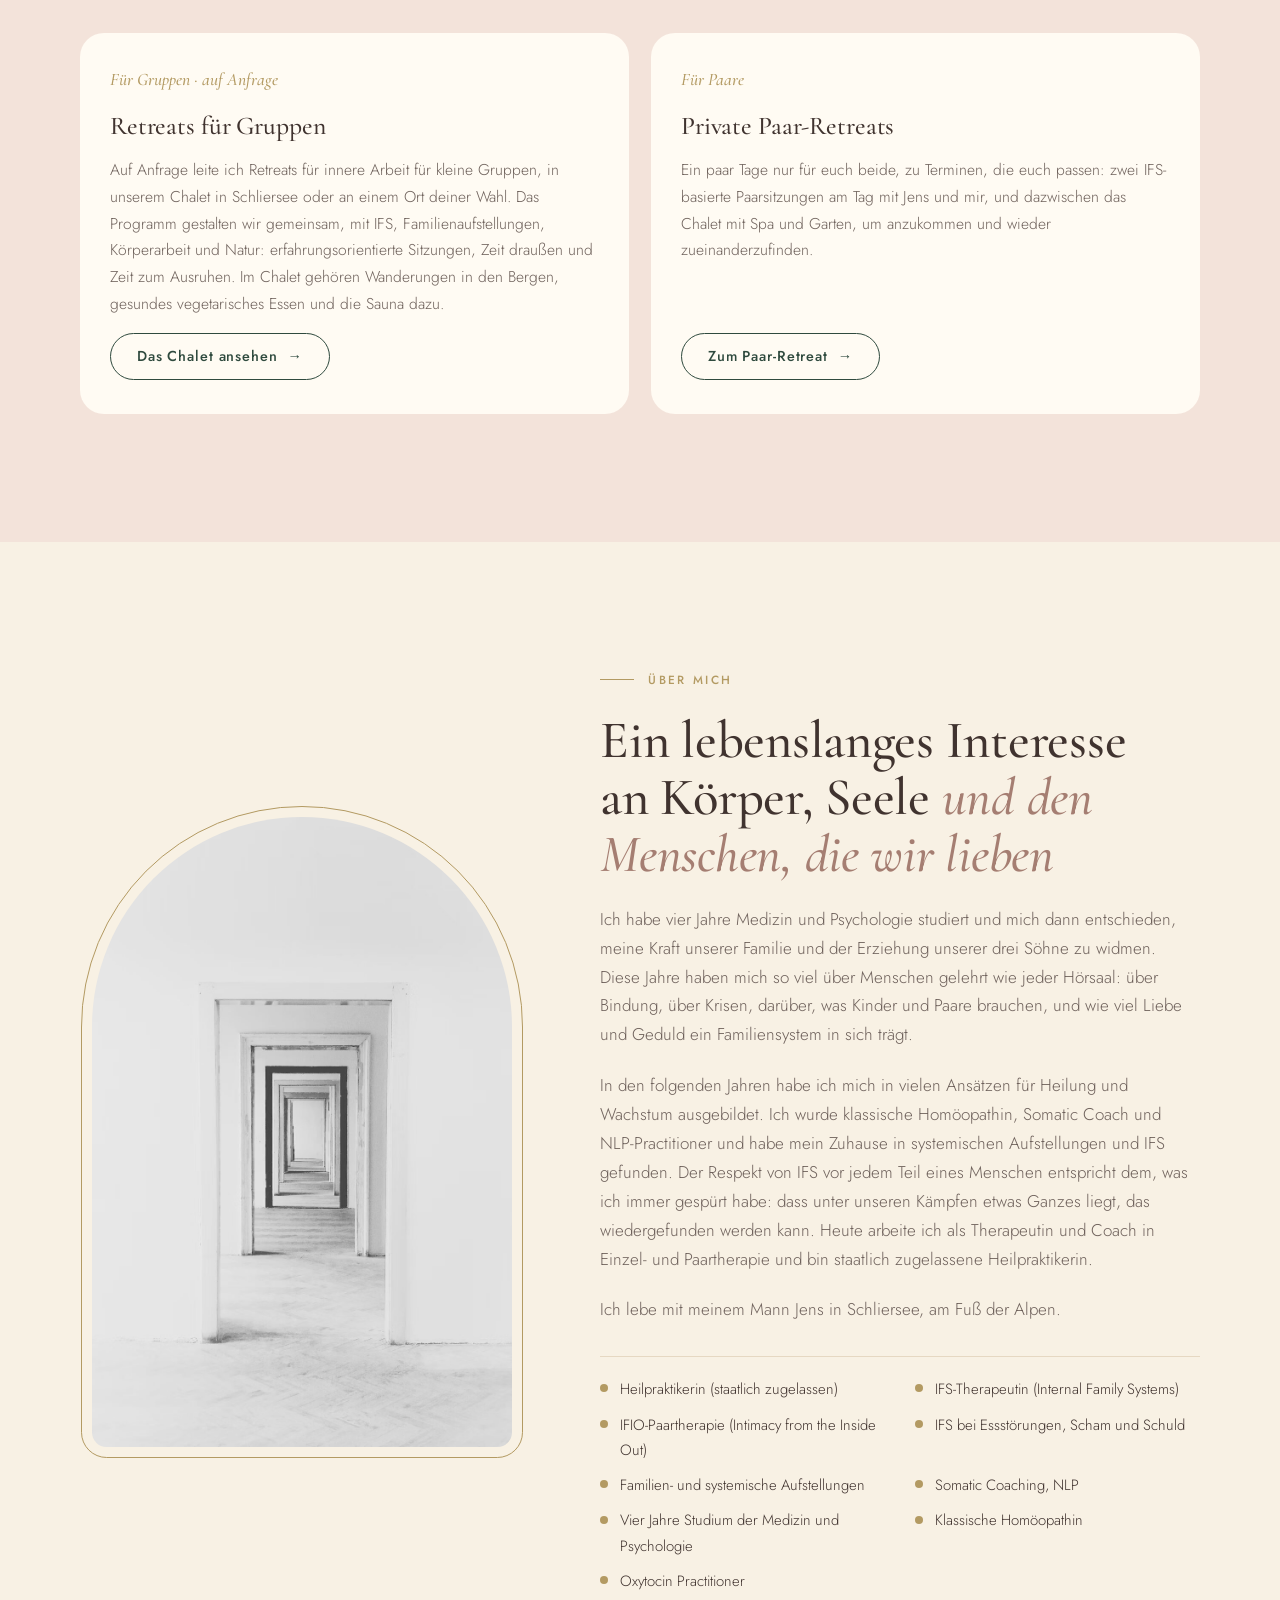
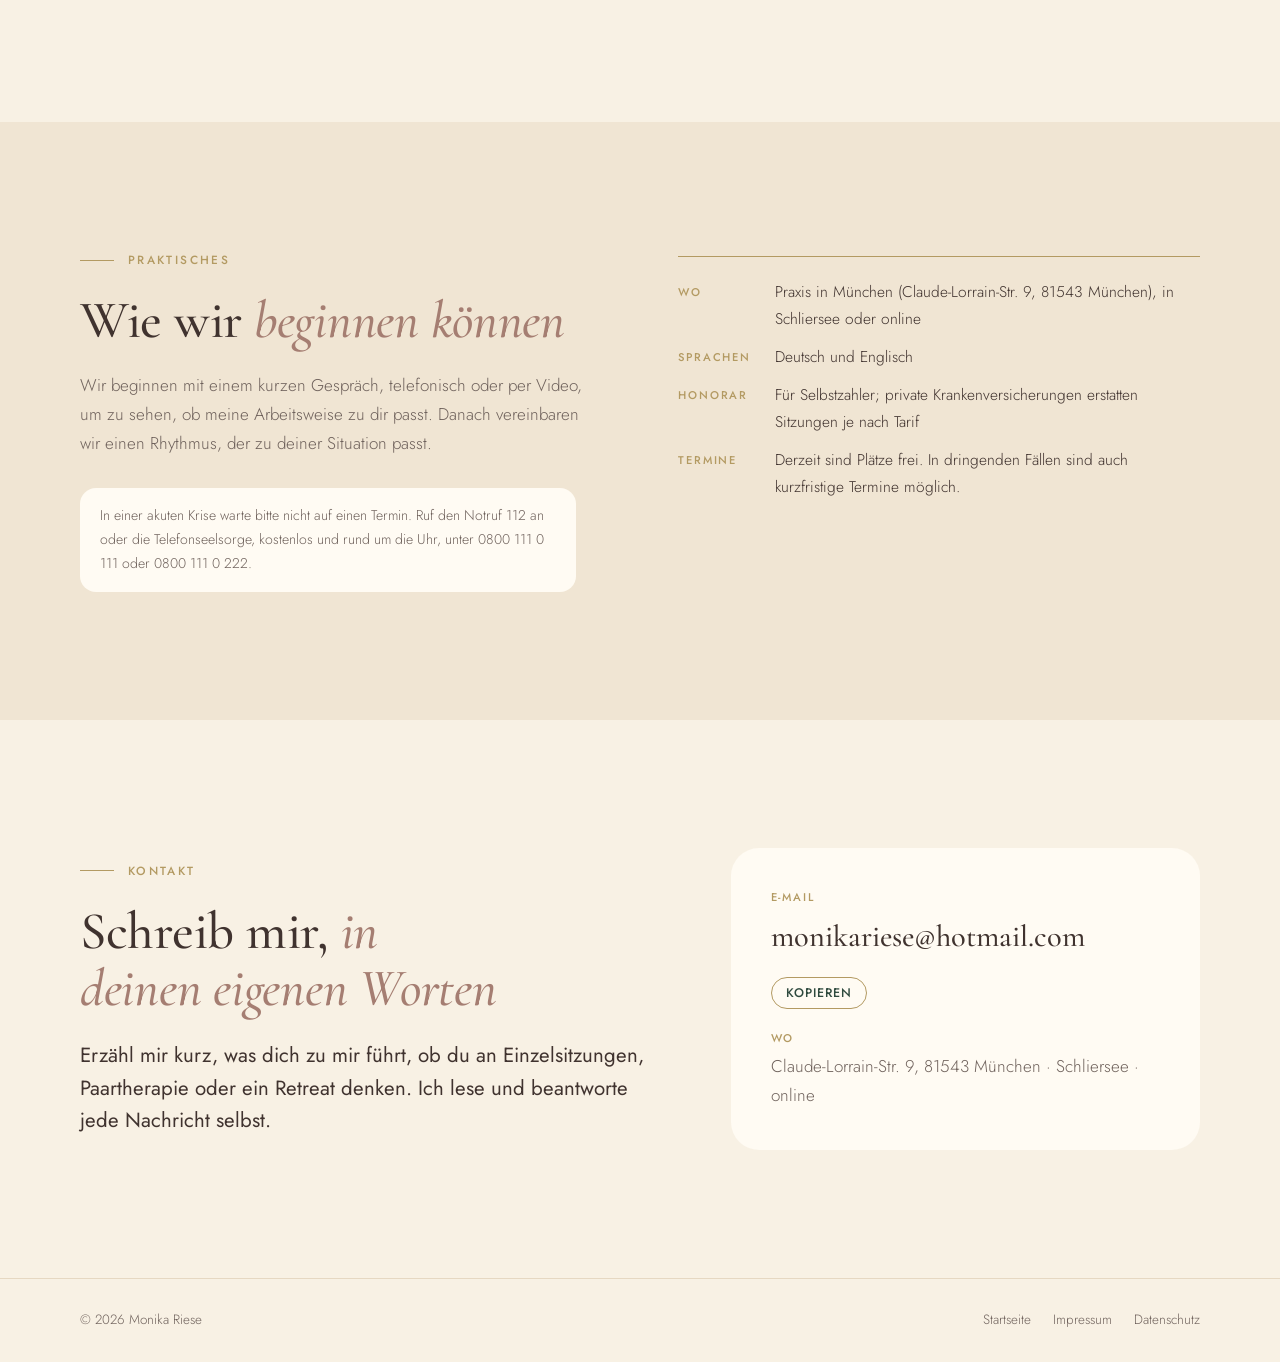
==== commit 97104f36: "Munich practice address (Claude-Lorrain-Str. 9) on site and in structured data Co-Authored-By: Claud" ====
--- a/de/index.html
+++ b/de/index.html
@@ -3,11 +3,152 @@
 <head>
 <meta charset="utf-8">
 <meta name="viewport" content="width=device-width,initial-scale=1">
-<title>Monika Riese · IFS und systemische Therapie: Einzel- und Paartherapie</title>
-<meta name="description" content="Monika Riese: Internal Family Systems (IFS) und systemische Therapie in Einzel- und Paartherapie, mit Familienaufstellungen, IFIO-Paartherapie und Retreats für innere Arbeit. In Schliersee, München und online, auf Deutsch und Englisch.">
+<title>IFS-Therapie & Paartherapie in München und Schliersee | Monika Riese</title>
+<meta name="description" content="IFS-Therapie, Paartherapie (IFIO) und Familienaufstellungen bei Heilpraktikerin Monika Riese – in München, Schliersee und online, auf Deutsch und Englisch.">
 <link rel="canonical" href="https://www.ifs-therapy.com/de/">
 <link rel="alternate" hreflang="en" href="https://www.ifs-therapy.com/">
 <link rel="alternate" hreflang="de" href="https://www.ifs-therapy.com/de/">
+<link rel="alternate" hreflang="x-default" href="https://www.ifs-therapy.com/">
+<meta property="og:type" content="website">
+<meta property="og:site_name" content="Monika Riese">
+<meta property="og:title" content="IFS-Therapie & Paartherapie in München und Schliersee | Monika Riese">
+<meta property="og:description" content="IFS-Therapie, Paartherapie (IFIO) und Familienaufstellungen bei Heilpraktikerin Monika Riese – in München, Schliersee und online, auf Deutsch und Englisch.">
+<meta property="og:url" content="https://www.ifs-therapy.com/de/">
+<meta property="og:image" content="https://www.ifs-therapy.com/img/og-image.jpg">
+<meta property="og:image:width" content="1200">
+<meta property="og:image:height" content="630">
+<meta property="og:locale" content="de_DE">
+<meta property="og:locale:alternate" content="en_US">
+<meta name="twitter:card" content="summary_large_image">
+<link rel="icon" href="/favicon.ico" sizes="any">
+<link rel="icon" type="image/png" href="/favicon-48.png" sizes="48x48">
+<link rel="apple-touch-icon" href="/apple-touch-icon.png">
+<meta name="theme-color" content="#F8F1E4">
+<script type="application/ld+json">
+{
+ "@context": "https://schema.org",
+ "@graph": [
+  {
+   "@type": "Person",
+   "@id": "https://www.ifs-therapy.com/#monika",
+   "name": "Monika Riese",
+   "jobTitle": "Heilpraktikerin, IFS-Therapeutin und Paartherapeutin",
+   "url": "https://www.ifs-therapy.com/de/",
+   "email": "mailto:monikariese@hotmail.com",
+   "image": "https://www.ifs-therapy.com/img/monika-hero.jpg",
+   "knowsLanguage": [
+    "de",
+    "en"
+   ],
+   "knowsAbout": [
+    "Internal Family Systems (IFS)",
+    "IFS-Therapie",
+    "Paartherapie",
+    "Intimacy from the Inside Out (IFIO)",
+    "Familienaufstellung",
+    "Systemische Aufstellung",
+    "Systemische Therapie",
+    "Essstörungen",
+    "Scham und Schuld",
+    "Trauma",
+    "Ängste",
+    "Depression",
+    "Somatic Coaching"
+   ],
+   "spouse": {
+    "@type": "Person",
+    "name": "Dr. Jens Riese",
+    "url": "https://riese.com/"
+   }
+  },
+  {
+   "@type": [
+    "ProfessionalService",
+    "MedicalBusiness"
+   ],
+   "@id": "https://www.ifs-therapy.com/#practice",
+   "name": "Monika Riese – IFS-Therapie & Paartherapie",
+   "url": "https://www.ifs-therapy.com/de/",
+   "image": "https://www.ifs-therapy.com/img/og-image.jpg",
+   "logo": "https://www.ifs-therapy.com/icon-512.png",
+   "description": "IFS-Therapie (Internal Family Systems), systemische Therapie, Familienaufstellungen und IFIO-Paartherapie in München, Schliersee und online, auf Deutsch und Englisch.",
+   "email": "monikariese@hotmail.com",
+   "address": {
+    "@type": "PostalAddress",
+    "streetAddress": "Claude-Lorrain-Str. 9",
+    "postalCode": "81543",
+    "addressLocality": "München",
+    "addressRegion": "Bayern",
+    "addressCountry": "DE"
+   },
+   "areaServed": [
+    {
+     "@type": "City",
+     "name": "München"
+    },
+    {
+     "@type": "City",
+     "name": "Schliersee"
+    },
+    {
+     "@type": "AdministrativeArea",
+     "name": "Landkreis Miesbach"
+    },
+    {
+     "@type": "Place",
+     "name": "Online"
+    }
+   ],
+   "availableLanguage": [
+    "German",
+    "English"
+   ],
+   "founder": {
+    "@id": "https://www.ifs-therapy.com/#monika"
+   },
+   "location": [
+    {
+     "@type": "Place",
+     "name": "Praxis München",
+     "address": {
+      "@type": "PostalAddress",
+      "streetAddress": "Claude-Lorrain-Str. 9",
+      "postalCode": "81543",
+      "addressLocality": "München",
+      "addressRegion": "Bayern",
+      "addressCountry": "DE"
+     }
+    },
+    {
+     "@type": "Place",
+     "name": "Praxis Schliersee",
+     "address": {
+      "@type": "PostalAddress",
+      "streetAddress": "Benzingstr. 5",
+      "postalCode": "83727",
+      "addressLocality": "Schliersee",
+      "addressRegion": "Bayern",
+      "addressCountry": "DE"
+     }
+    }
+   ]
+  },
+  {
+   "@type": "WebSite",
+   "@id": "https://www.ifs-therapy.com/#website",
+   "url": "https://www.ifs-therapy.com/",
+   "name": "Monika Riese · IFS-Therapie",
+   "inLanguage": [
+    "de",
+    "en"
+   ],
+   "publisher": {
+    "@id": "https://www.ifs-therapy.com/#practice"
+   }
+  }
+ ]
+}
+</script>
 <link rel="stylesheet" href="../fonts/fonts.css">
 <link rel="stylesheet" href="../site.css">
 </head>
@@ -17,12 +158,14 @@
   <div class="wrap">
     <a class="mark" href="#top" aria-label="Monika Riese, Startseite">Monika <em>Riese</em></a>
     <nav class="nav" aria-label="Hauptmenü">
-      <a href="#ifs">IFS</a>
-      <a href="#einzelne">Einzeltherapie</a>
-      <a href="#paare">Paartherapie</a>
-      <a href="#retreats">Retreats</a>
-      <a href="#ueber-mich">Über mich</a>
-      <span class="lang"><a href="../index.html" lang="en" hreflang="en">EN</a><span aria-hidden="true">·</span><a href="index.html" aria-current="true" lang="de">DE</a></span>
+      <div class="nav-links">
+        <a href="#ifs">IFS</a>
+        <a href="#einzelne">Einzeltherapie</a>
+        <a href="#paare">Paartherapie</a>
+        <a href="#retreats">Retreats</a>
+        <a href="#ueber-mich">Über mich</a>
+      </div>
+      <span class="lang"><a href="../" lang="en" hreflang="en">EN</a><span aria-hidden="true">·</span><a href="./" aria-current="true" lang="de">DE</a></span>
       <a class="pill" href="#kontakt">Kontakt</a>
     </nav>
   </div>
@@ -141,6 +284,7 @@
       <div class="stack">
         <div class="eyebrow">Familienaufstellungen</div>
         <h3>Das ganze Familiensystem sehen</h3>
+        <figure class="feature-img mobile-only"><img src="../img/constellation.jpg" alt="Einfache Holzfiguren, die locker gruppiert auf einer weißen Fläche stehen, wie bei einer Familienaufstellung"></figure>
         <p>Familienaufstellungen sind ein zentraler Teil meiner Arbeit. Viele der Gefühle und Muster, die wir tragen, haben nicht bei uns begonnen. Sie gehören zu einem größeren Familiensystem, mit seinen Loyalitäten, Verlusten und unausgesprochenen Geschichten, die manchmal über mehrere Generationen zurückreichen.</p>
         <p>In einer Aufstellung machen wir dieses System im Raum sichtbar: in Einzelsitzungen mit Figuren oder Bodenankern, in Gruppen mit Stellvertretern. Verborgene Dynamiken kommen ans Licht, und was ausgeschlossen war, kann anerkannt werden und seinen Platz bekommen. Zusammen mit IFS zeigt sich so oft, welche Lasten ein Anteil aus der Familie übernommen hat, und er kann sie zurückgeben.</p>
 
@@ -236,7 +380,7 @@
       <p class="crisis">In einer akuten Krise warte bitte nicht auf einen Termin. Ruf den Notruf 112 an oder die Telefonseelsorge, kostenlos und rund um die Uhr, unter 0800 111 0 111 oder 0800 111 0 222.</p>
     </div>
     <dl class="keyinfo">
-      <dt>Wo</dt><dd>In Schliersee und München oder online</dd>
+      <dt>Wo</dt><dd>Praxis in München (Claude-Lorrain-Str. 9, 81543 München), in Schliersee oder online</dd>
       <dt>Sprachen</dt><dd>Deutsch und Englisch</dd>
       <dt>Honorar</dt><dd>Für Selbstzahler; private Krankenversicherungen erstatten Sitzungen je nach Tarif</dd>
       <dt>Termine</dt><dd>Derzeit sind Plätze frei. In dringenden Fällen sind auch kurzfristige Termine möglich.</dd>
@@ -261,7 +405,7 @@
       </div>
       <div class="row">
         <span class="label">Wo</span>
-        <span>Schliersee und München, Bayern, und online</span>
+        <span>Claude-Lorrain-Str. 9, 81543 München · Schliersee · online</span>
       </div>
     </div>
   </div>
@@ -273,8 +417,8 @@
     <span>© 2026 Monika Riese</span>
     <nav aria-label="Rechtliches">
       <a href="#top">Startseite</a>
-      <a href="impressum.html">Impressum</a>
-      <a href="datenschutz.html">Datenschutz</a>
+      <a href="impressum">Impressum</a>
+      <a href="datenschutz">Datenschutz</a>
     </nav>
   </div>
 </footer>
--- a/site.css
+++ b/site.css
@@ -210,3 +210,24 @@
 .nav .lang a{padding:6px 2px;color:var(--text);text-decoration:none;border-bottom:1px solid transparent}
 .nav .lang a[aria-current]{color:var(--green);border-bottom-color:var(--gold)}
 .nav .lang a:hover{color:var(--green)}
+/* Constellations image: under the heading on phones, beside the text on desktop */
+.feature .feature-img.mobile-only{display:none}
+@media (max-width:900px){
+  .feature .feature-img.mobile-only{display:block;min-height:0;aspect-ratio:4/3;margin:4px 0 6px}
+  .feature > .feature-img{display:none}
+}
+/* Menu links grouped; on phones they get their own row that scrolls sideways */
+.nav-links{display:flex;align-items:center;gap:4px 26px;flex-wrap:wrap}
+.nav-links a{text-decoration:none;color:var(--text);padding:6px 0}
+.nav-links a:hover{color:var(--espresso)}
+@media (max-width:900px){.nav-links{gap:4px 18px}}
+@media (max-width:560px){
+  .site-head .wrap{flex-wrap:wrap;justify-content:flex-start;column-gap:12px;row-gap:0;padding-block:8px 4px}
+  .site-head .nav{display:contents}
+  .site-head .mark{order:0;flex:1;font-size:1.35rem}
+  .site-head .lang{order:1}
+  .site-head .nav a.pill{order:2;padding:8px 13px;font-size:.7rem;letter-spacing:.1em}
+  .site-head .nav-links{order:3;flex-basis:100%;flex-wrap:wrap;gap:0 15px;font-size:.66rem;letter-spacing:.08em;padding:2px 0}
+  .site-head .nav-links a{white-space:nowrap}
+}
+@media (max-width:560px){html{scroll-padding-top:120px}}
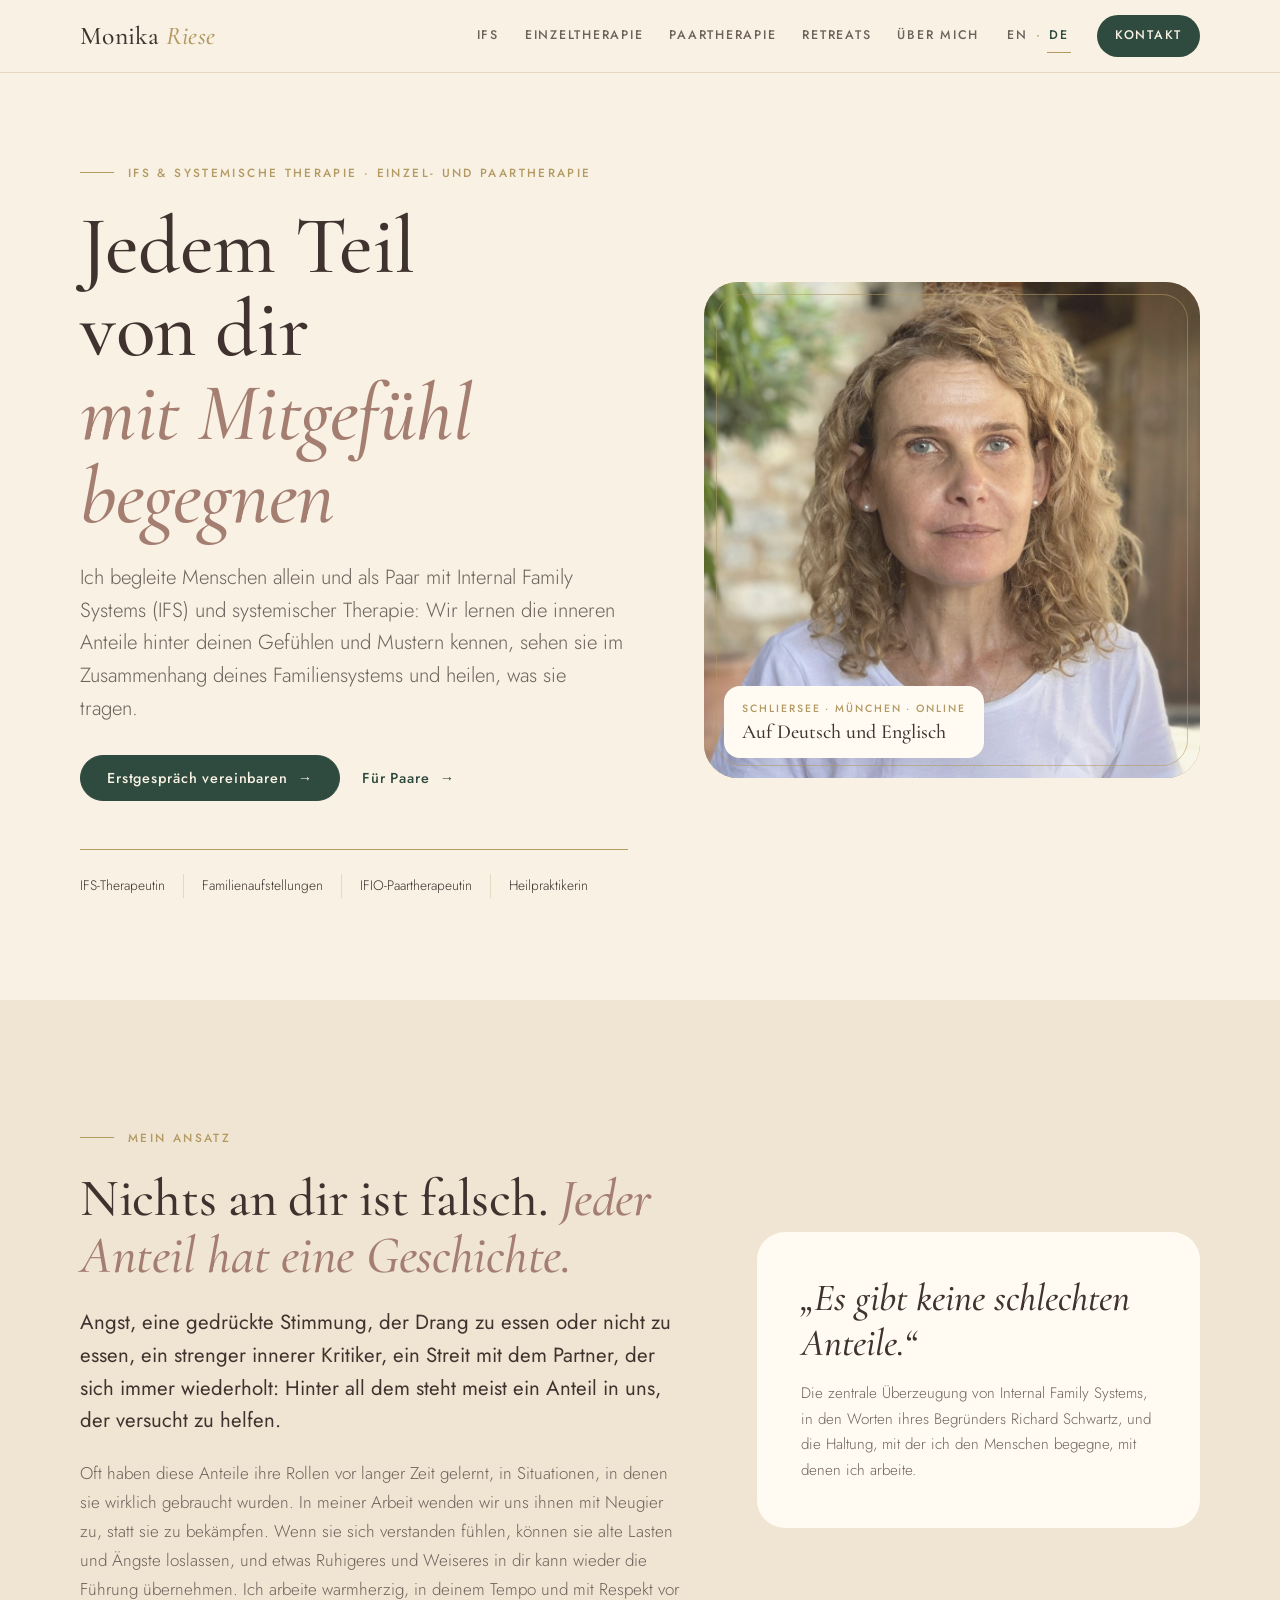
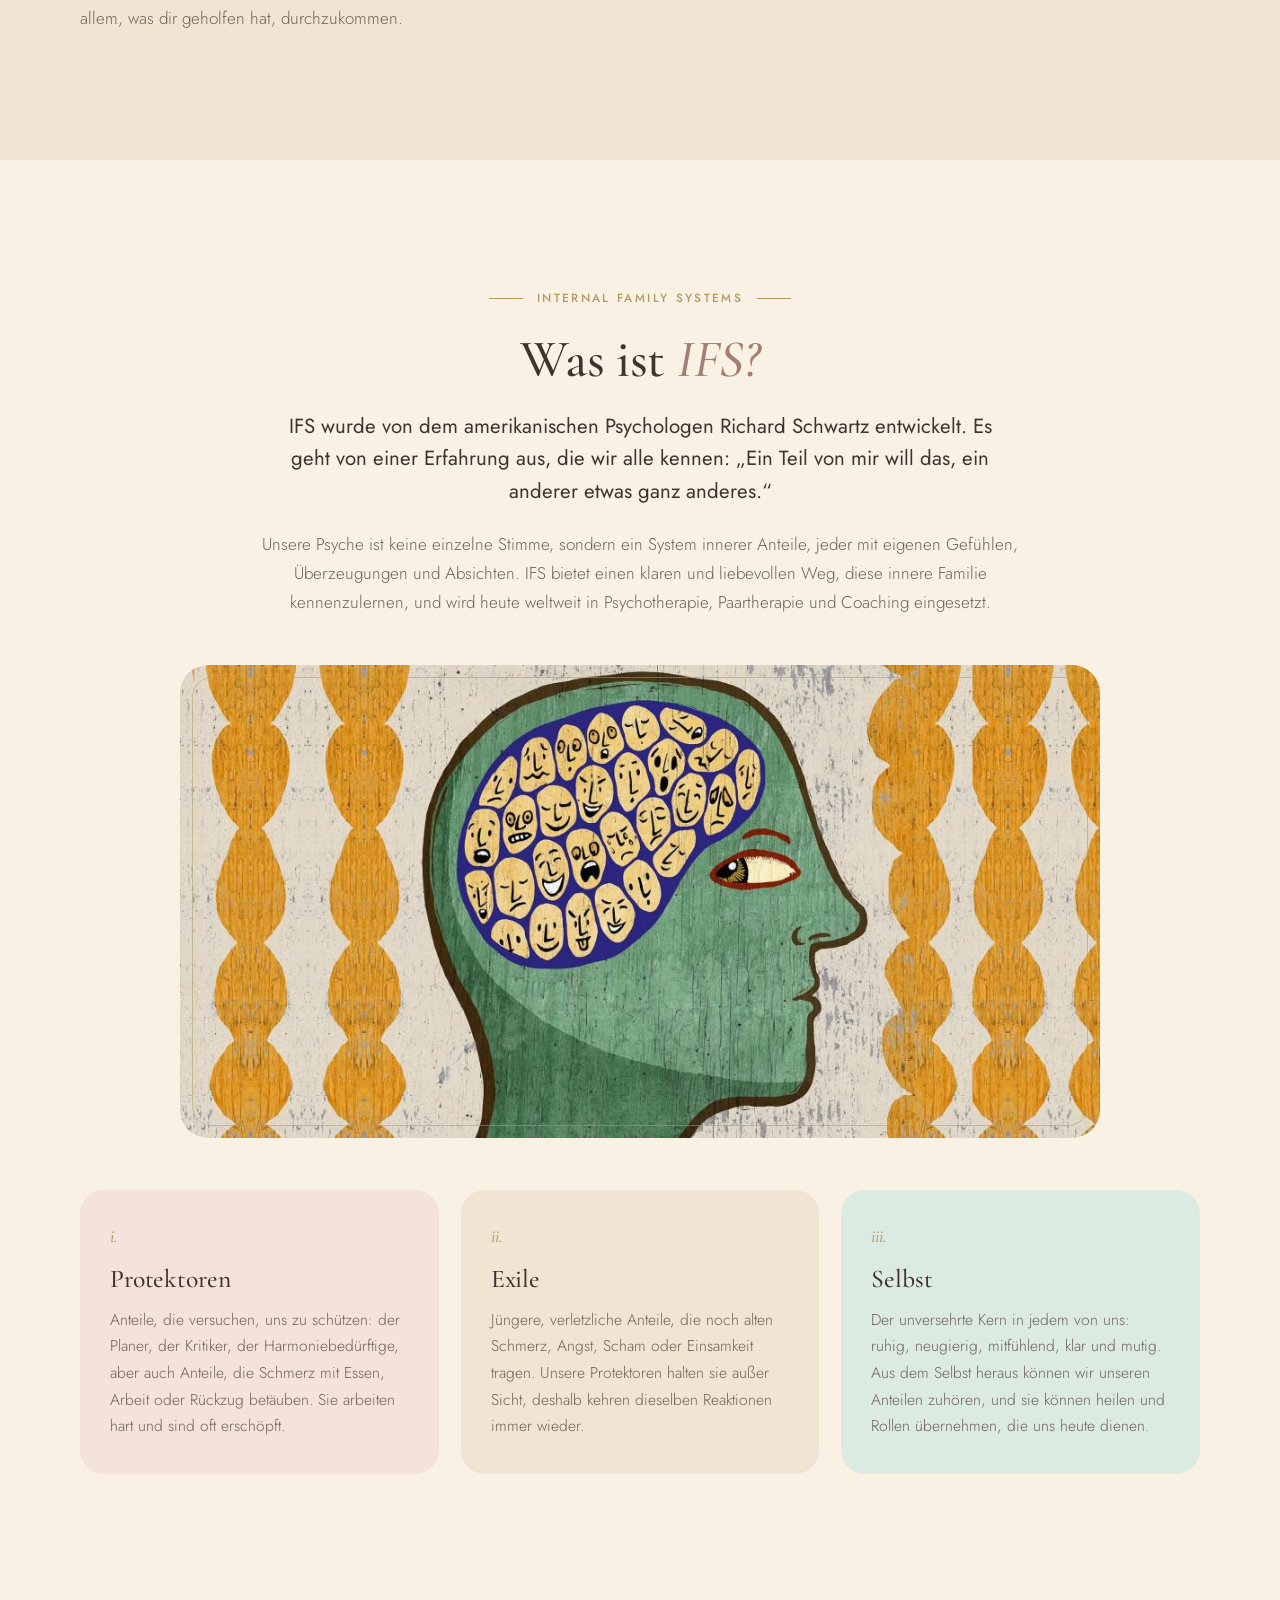
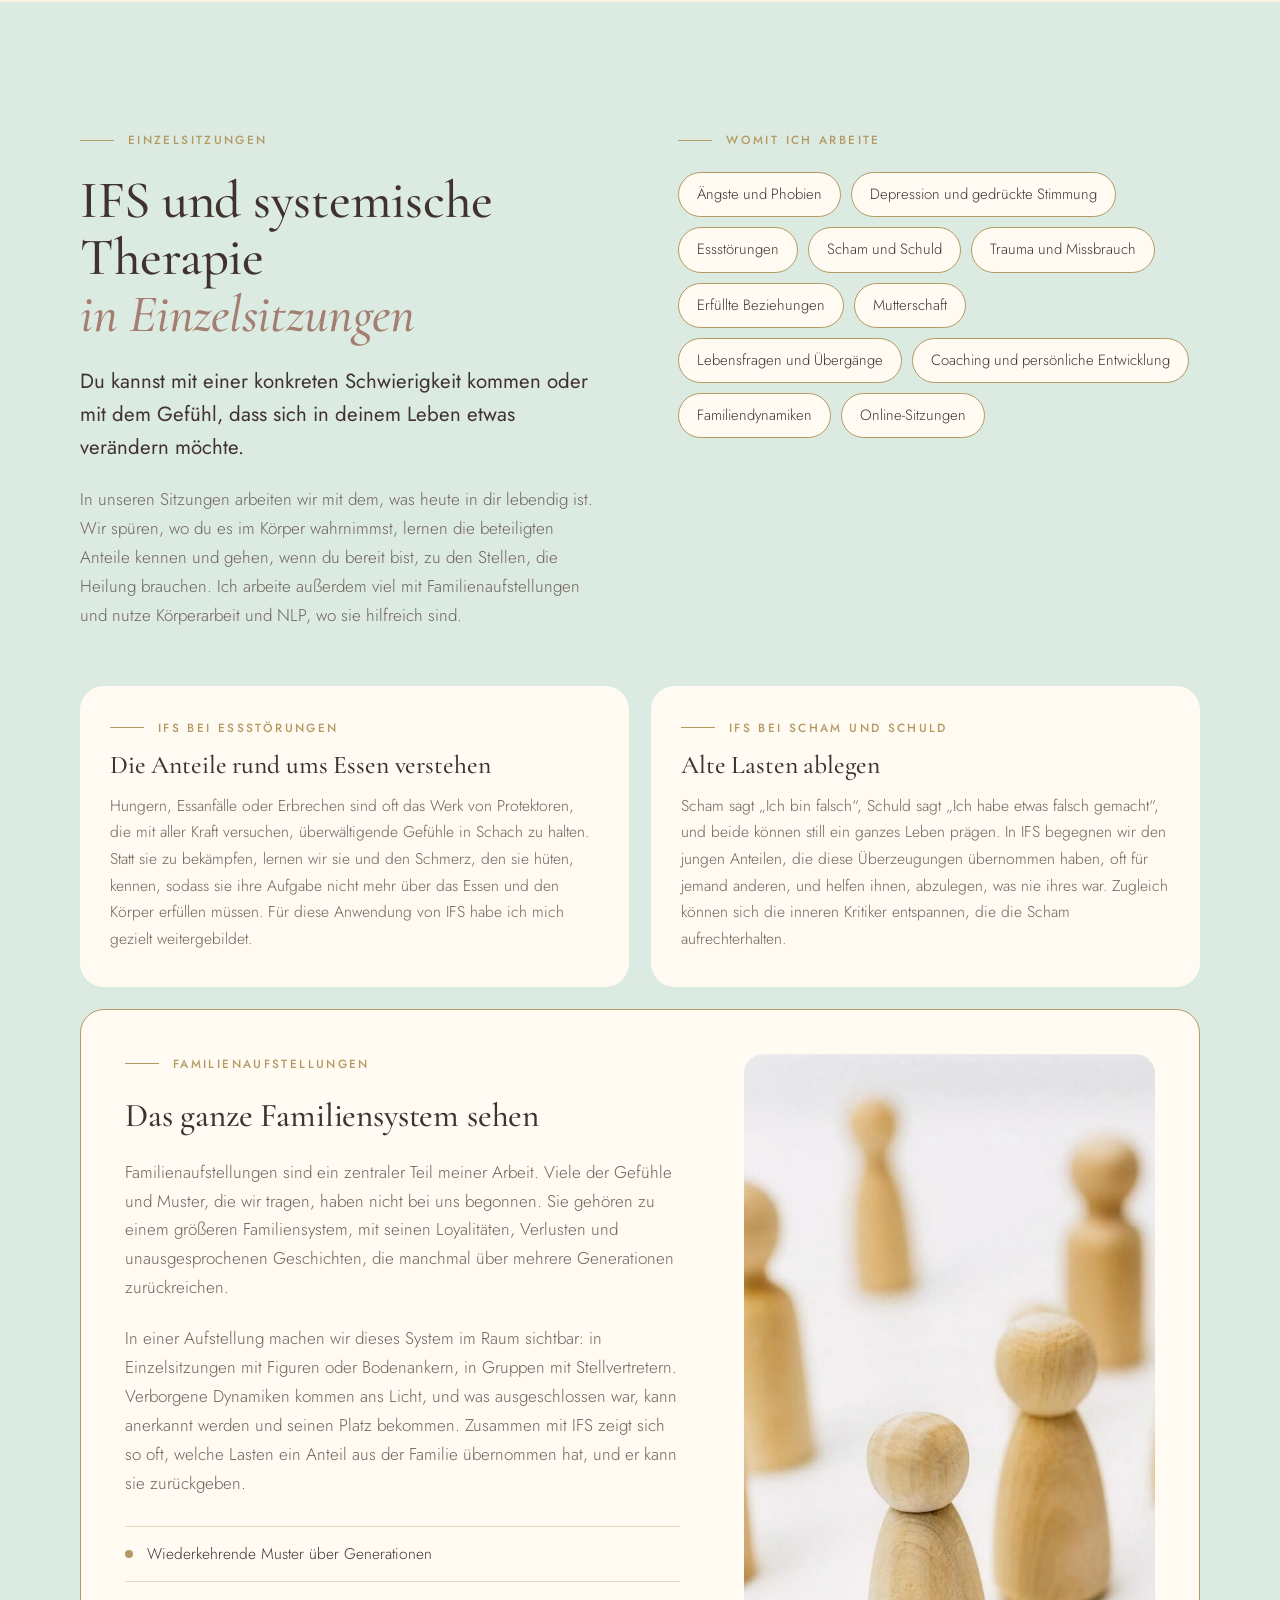
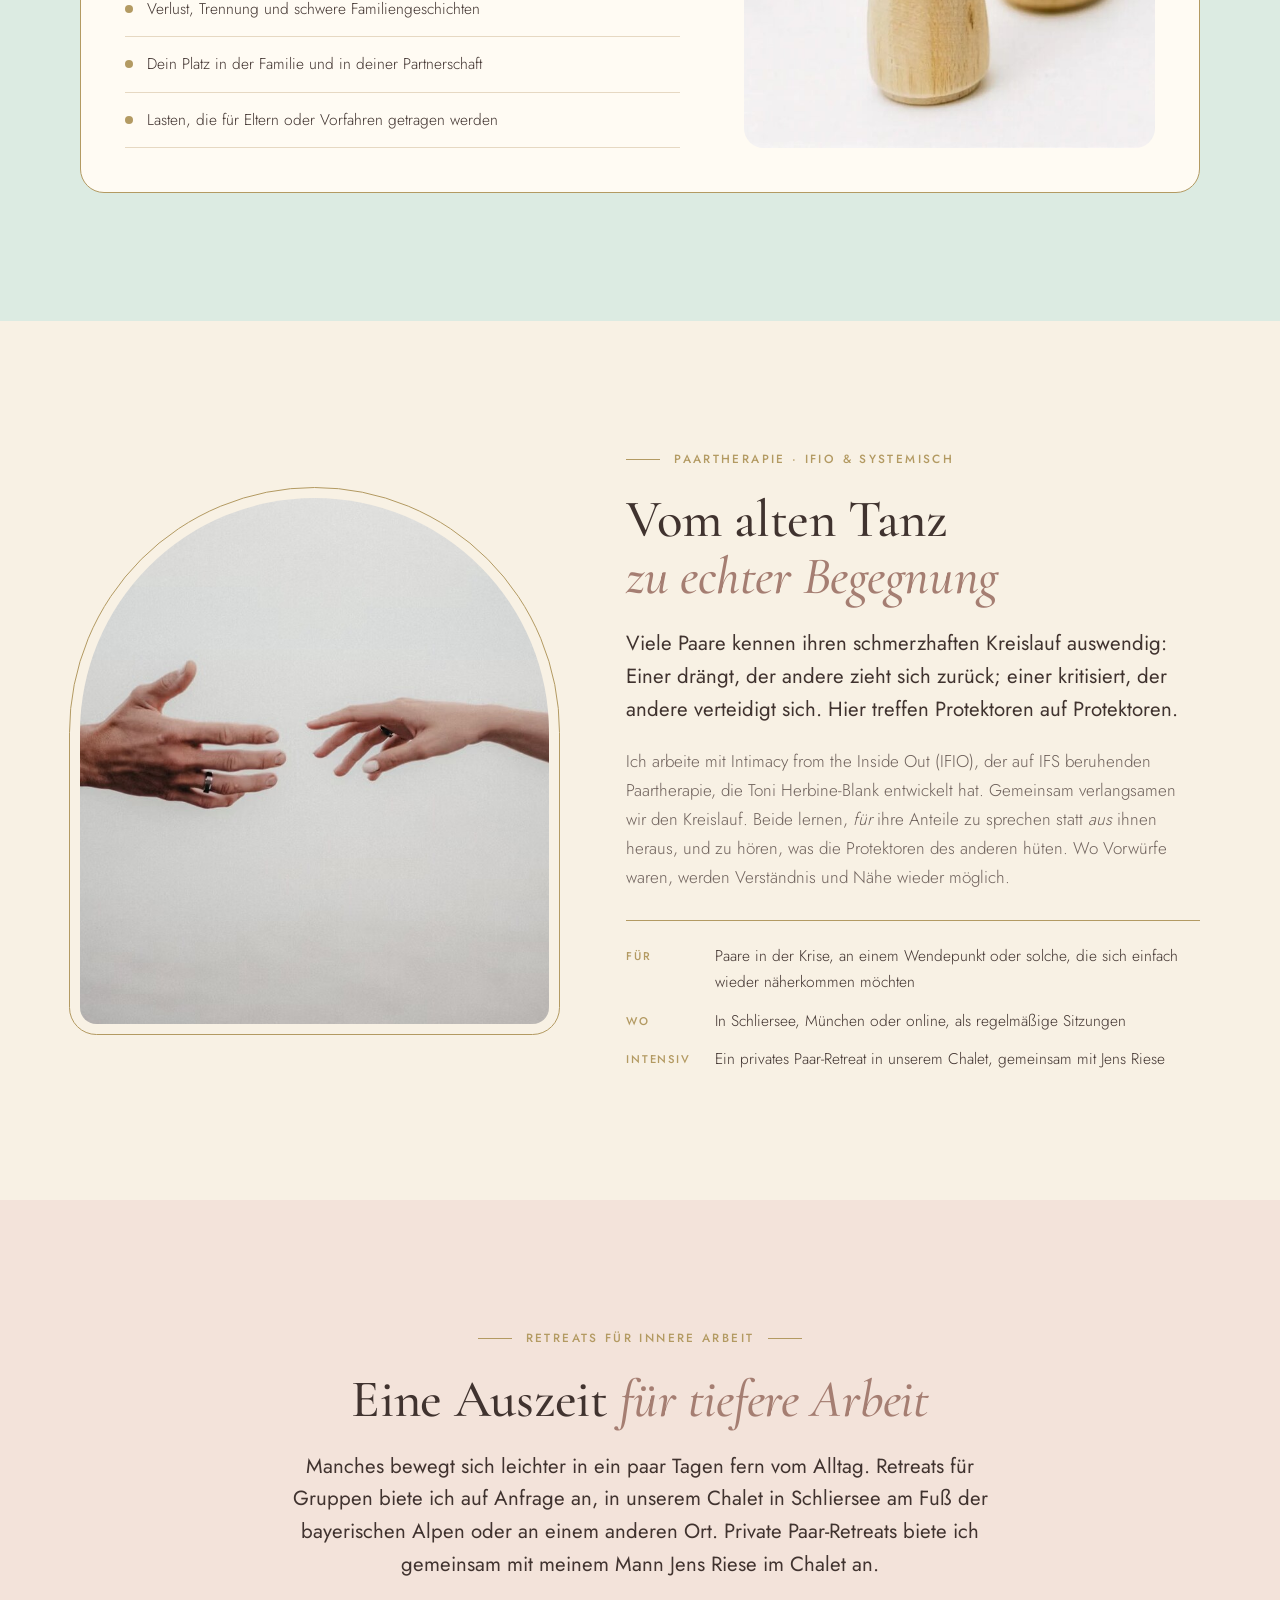
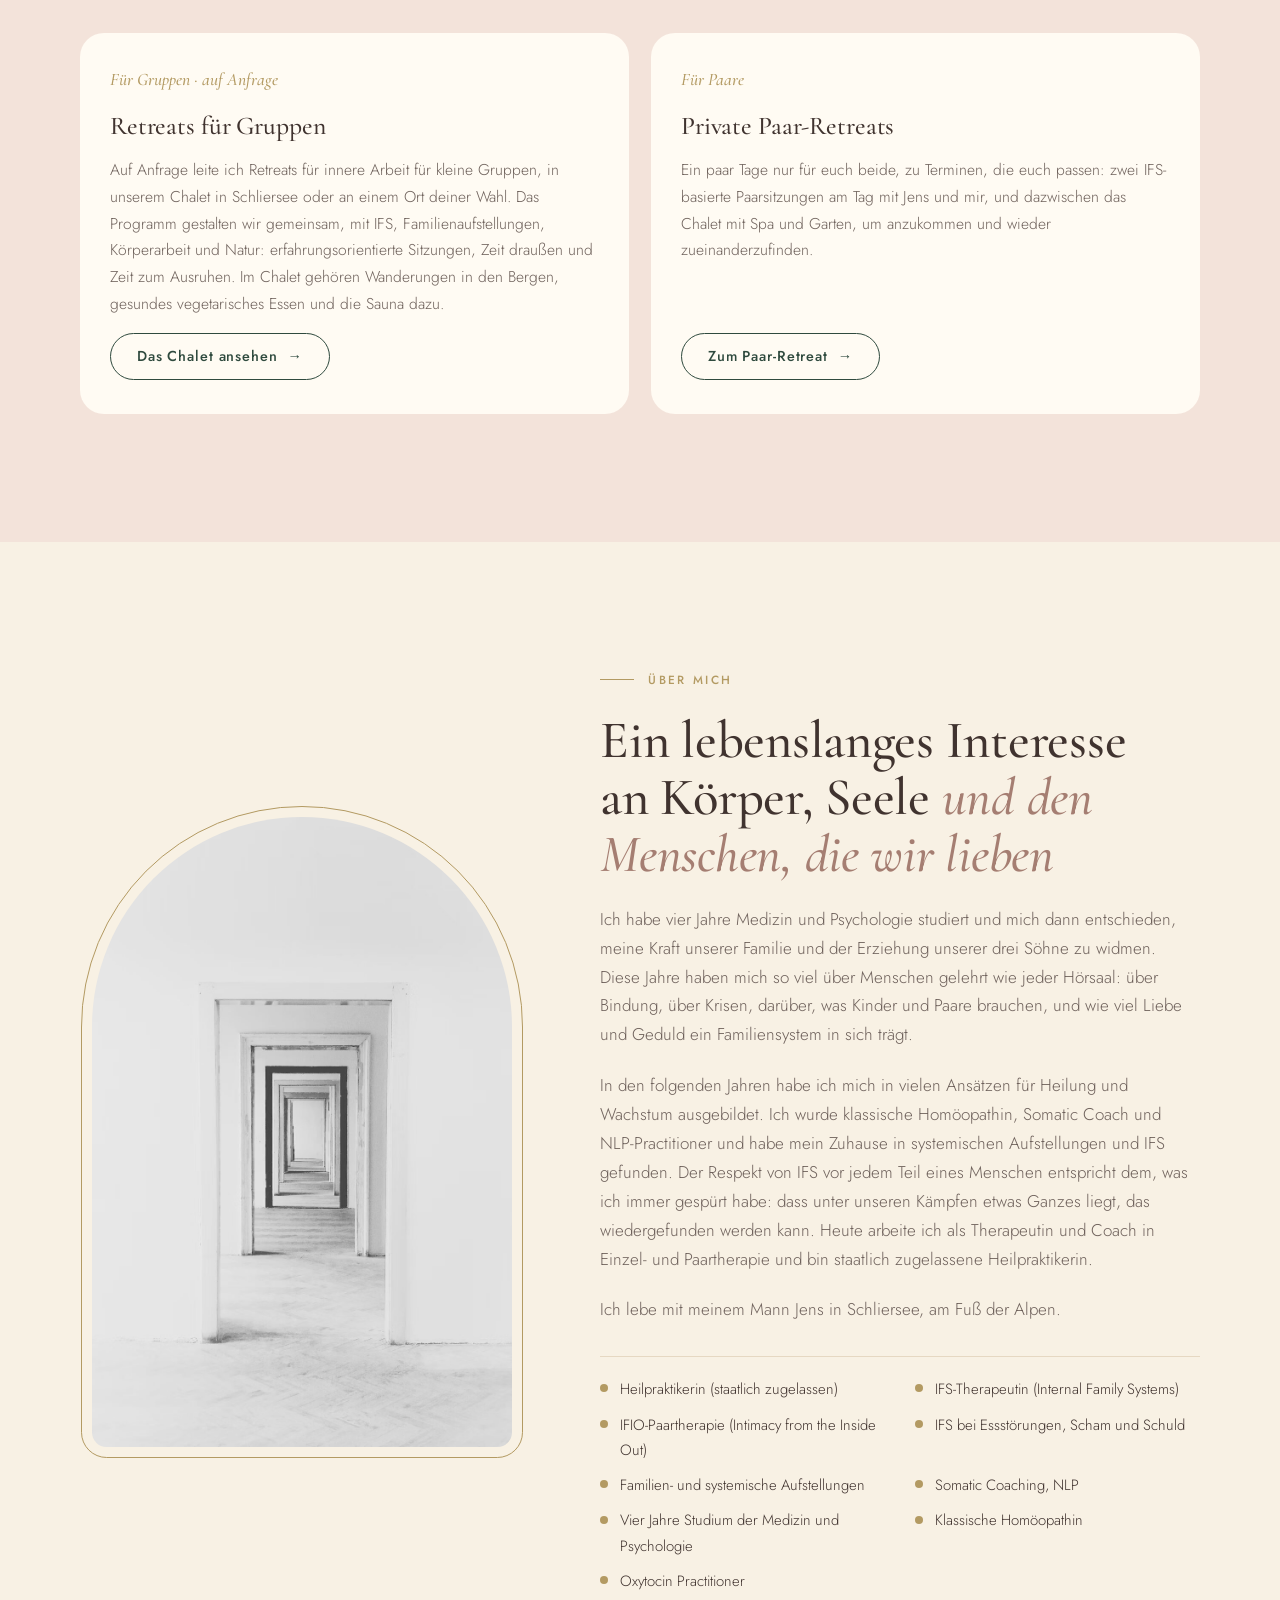
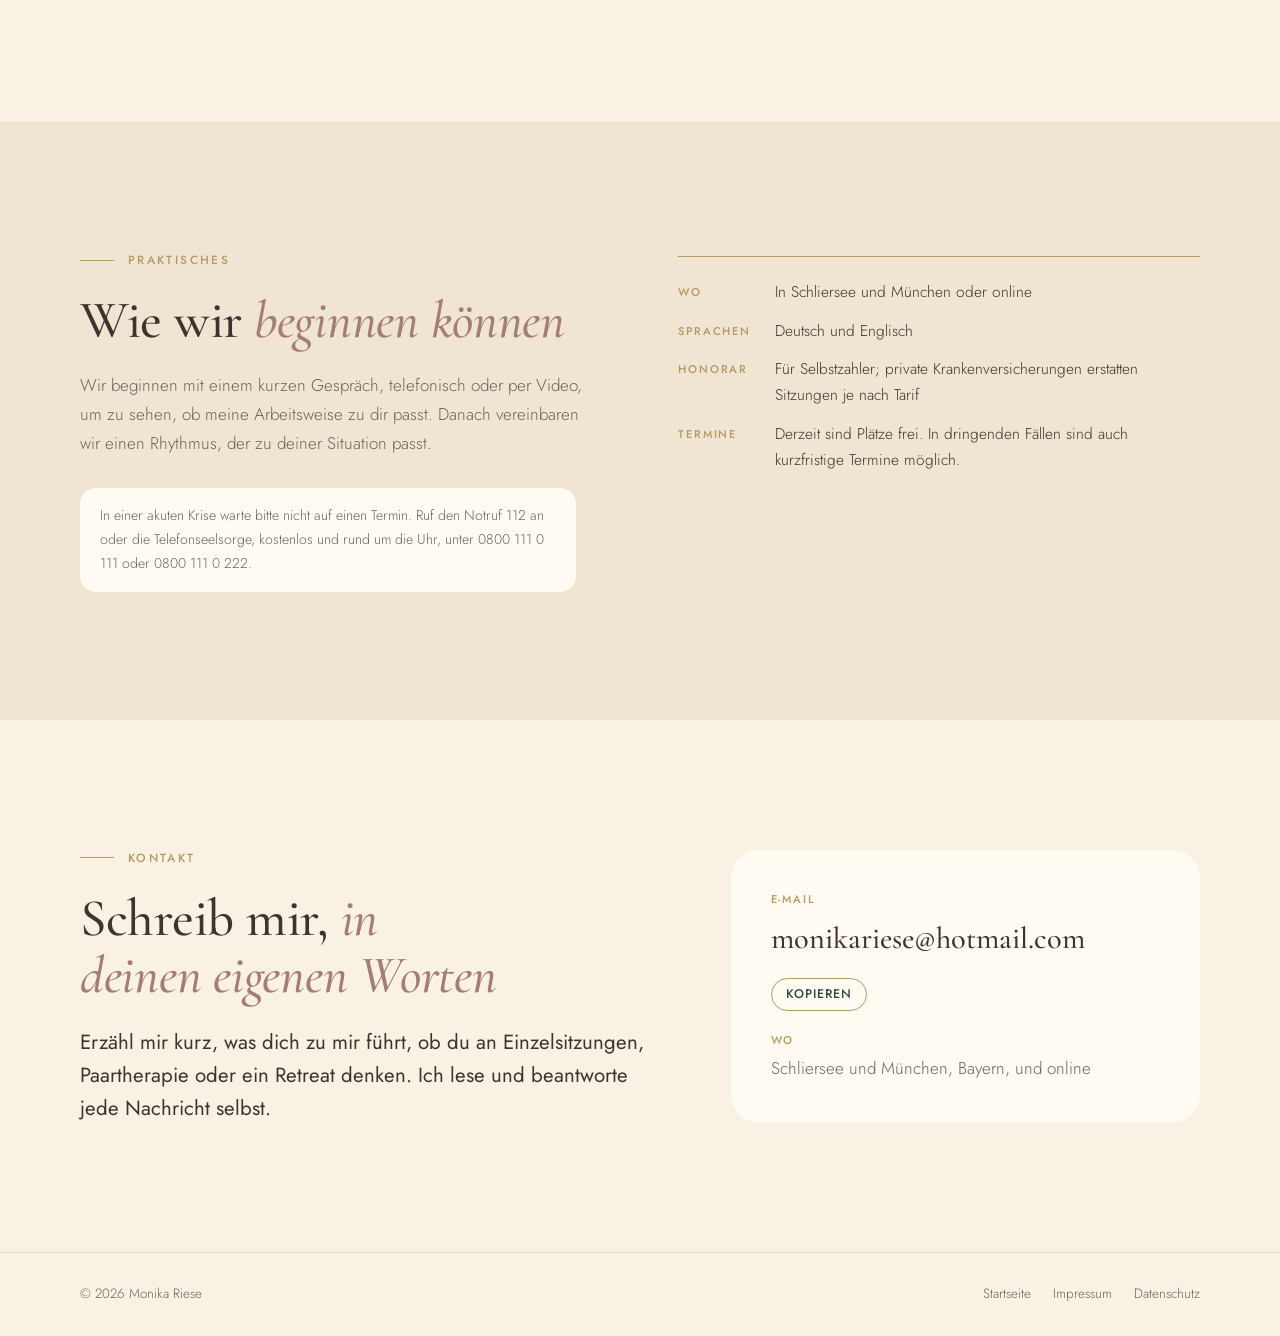
==== commit 546728dc: "Revert Munich street address on the site (keep Schliersee and Munich without address) Co-Authored-By" ====
--- a/de/index.html
+++ b/de/index.html
@@ -75,9 +75,9 @@
    "email": "monikariese@hotmail.com",
    "address": {
     "@type": "PostalAddress",
-    "streetAddress": "Claude-Lorrain-Str. 9",
-    "postalCode": "81543",
-    "addressLocality": "München",
+    "streetAddress": "Benzingstr. 5",
+    "postalCode": "83727",
+    "addressLocality": "Schliersee",
     "addressRegion": "Bayern",
     "addressCountry": "DE"
    },
@@ -105,33 +105,7 @@
    ],
    "founder": {
     "@id": "https://www.ifs-therapy.com/#monika"
-   },
-   "location": [
-    {
-     "@type": "Place",
-     "name": "Praxis München",
-     "address": {
-      "@type": "PostalAddress",
-      "streetAddress": "Claude-Lorrain-Str. 9",
-      "postalCode": "81543",
-      "addressLocality": "München",
-      "addressRegion": "Bayern",
-      "addressCountry": "DE"
-     }
-    },
-    {
-     "@type": "Place",
-     "name": "Praxis Schliersee",
-     "address": {
-      "@type": "PostalAddress",
-      "streetAddress": "Benzingstr. 5",
-      "postalCode": "83727",
-      "addressLocality": "Schliersee",
-      "addressRegion": "Bayern",
-      "addressCountry": "DE"
-     }
-    }
-   ]
+   }
   },
   {
    "@type": "WebSite",
@@ -380,7 +354,7 @@
       <p class="crisis">In einer akuten Krise warte bitte nicht auf einen Termin. Ruf den Notruf 112 an oder die Telefonseelsorge, kostenlos und rund um die Uhr, unter 0800 111 0 111 oder 0800 111 0 222.</p>
     </div>
     <dl class="keyinfo">
-      <dt>Wo</dt><dd>Praxis in München (Claude-Lorrain-Str. 9, 81543 München), in Schliersee oder online</dd>
+      <dt>Wo</dt><dd>In Schliersee und München oder online</dd>
       <dt>Sprachen</dt><dd>Deutsch und Englisch</dd>
       <dt>Honorar</dt><dd>Für Selbstzahler; private Krankenversicherungen erstatten Sitzungen je nach Tarif</dd>
       <dt>Termine</dt><dd>Derzeit sind Plätze frei. In dringenden Fällen sind auch kurzfristige Termine möglich.</dd>
@@ -405,7 +379,7 @@
       </div>
       <div class="row">
         <span class="label">Wo</span>
-        <span>Claude-Lorrain-Str. 9, 81543 München · Schliersee · online</span>
+        <span>Schliersee und München, Bayern, und online</span>
       </div>
     </div>
   </div>
